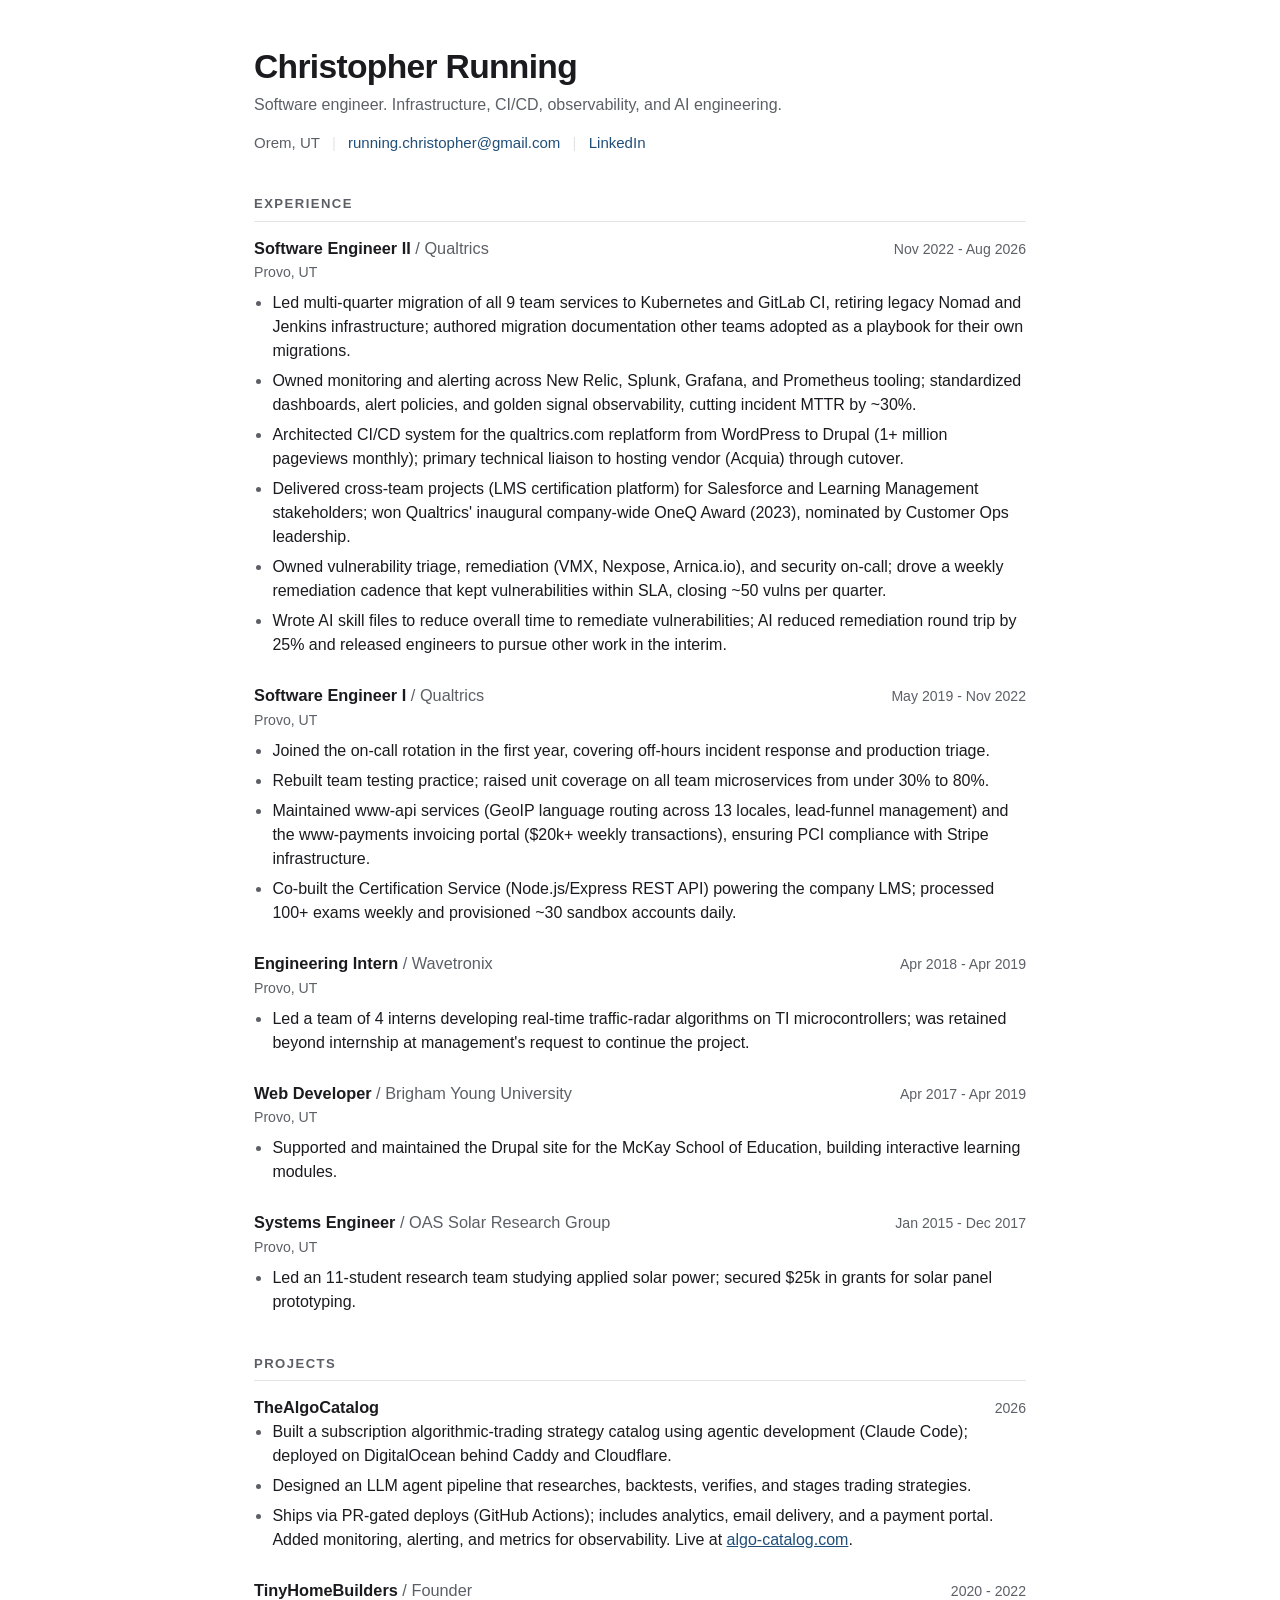
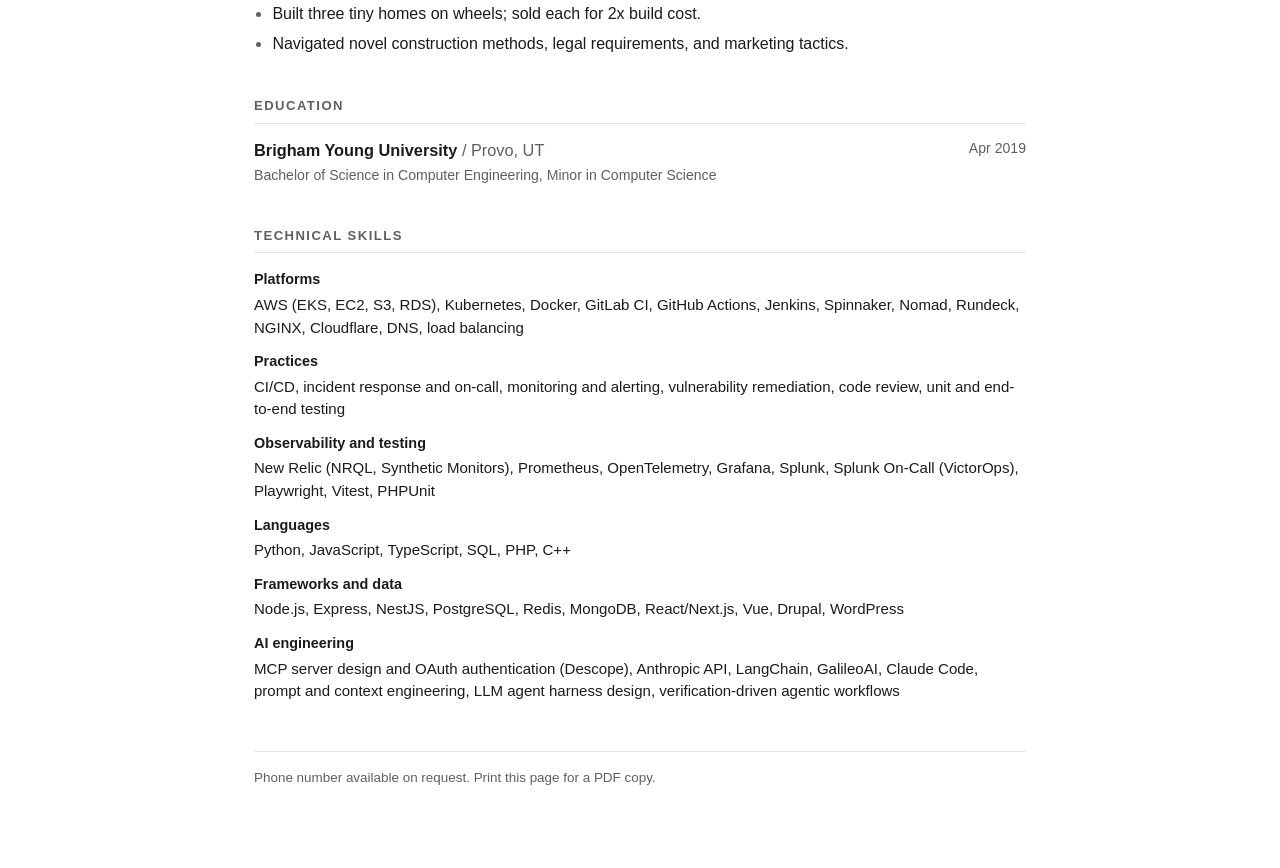
==== index.html @ c3f75f61 "Create index.html" ====
<!DOCTYPE html>
<html lang="en">
<head>
<meta charset="utf-8">
<meta name="viewport" content="width=device-width, initial-scale=1">
<title>Christopher Running - Software Engineer</title>
<meta name="description" content="Christopher Running, software engineer in Orem, UT. Kubernetes, CI/CD, observability, and AI engineering.">
<style>
  :root {
    --bg: #ffffff;
    --fg: #1b1b1f;
    --muted: #5c5f66;
    --rule: #e2e4e8;
    --accent: #1f4e79;
    --maxw: 820px;
  }
  @media (prefers-color-scheme: dark) {
    :root {
      --bg: #16181c;
      --fg: #e6e8ec;
      --muted: #9aa0aa;
      --rule: #2c3038;
      --accent: #7fb3e0;
    }
  }
  * { box-sizing: border-box; }
  html { -webkit-text-size-adjust: 100%; }
  body {
    margin: 0;
    background: var(--bg);
    color: var(--fg);
    font: 16px/1.5 -apple-system, BlinkMacSystemFont, "Segoe UI", Roboto, Helvetica, Arial, sans-serif;
  }
  .page {
    max-width: var(--maxw);
    margin: 0 auto;
    padding: 48px 24px 80px;
  }
  header { margin-bottom: 34px; }
  h1 {
    font-size: 2.1rem;
    line-height: 1.15;
    margin: 0 0 6px;
    letter-spacing: -0.02em;
  }
  .tagline {
    color: var(--muted);
    font-size: 1rem;
    margin: 0 0 12px;
  }
  .contact {
    font-size: 0.94rem;
    color: var(--muted);
  }
  .contact a { color: var(--accent); text-decoration: none; }
  .contact a:hover { text-decoration: underline; }
  .sep { padding: 0 8px; color: var(--rule); }

  h2 {
    font-size: 0.82rem;
    text-transform: uppercase;
    letter-spacing: 0.11em;
    color: var(--muted);
    font-weight: 600;
    margin: 40px 0 14px;
    padding-bottom: 7px;
    border-bottom: 1px solid var(--rule);
  }
  .job { margin-bottom: 26px; }
  .job-head {
    display: flex;
    justify-content: space-between;
    align-items: baseline;
    gap: 16px;
    flex-wrap: wrap;
  }
  .role { font-weight: 600; font-size: 1.02rem; margin: 0; }
  .org { font-weight: 400; color: var(--muted); }
  .dates {
    color: var(--muted);
    font-size: 0.88rem;
    white-space: nowrap;
    font-variant-numeric: tabular-nums;
  }
  .place {
    color: var(--muted);
    font-size: 0.88rem;
    margin: 2px 0 8px;
  }
  ul { margin: 0; padding-left: 1.15em; }
  li { margin-bottom: 6px; }
  li::marker { color: var(--muted); }

  .skills dt {
    font-weight: 600;
    font-size: 0.9rem;
    margin-top: 12px;
  }
  .skills dd {
    margin: 3px 0 0;
    color: var(--fg);
    font-size: 0.94rem;
  }
  .edu-line { display: flex; justify-content: space-between; gap: 16px; flex-wrap: wrap; }
  footer {
    margin-top: 48px;
    padding-top: 16px;
    border-top: 1px solid var(--rule);
    color: var(--muted);
    font-size: 0.84rem;
  }
  a { color: var(--accent); }

  @media (max-width: 560px) {
    .page { padding: 32px 18px 60px; }
    h1 { font-size: 1.7rem; }
    .dates { white-space: normal; }
  }

  @media print {
    :root { --bg: #fff; --fg: #000; --muted: #444; --rule: #bbb; --accent: #000; }
    body { font-size: 10.5pt; }
    .page { max-width: none; padding: 0; }
    h2 { margin: 18px 0 8px; }
    .job { margin-bottom: 14px; page-break-inside: avoid; }
    li { margin-bottom: 2px; }
    footer { display: none; }
    a { text-decoration: none; }
  }
</style>
</head>
<body>
<div class="page">

  <header>
    <h1>Christopher Running</h1>
    <p class="tagline">Software engineer. Infrastructure, CI/CD, observability, and AI engineering.</p>
    <p class="contact">
      Orem, UT
      <span class="sep">|</span>
      <a href="mailto:running.christopher@gmail.com">running.christopher@gmail.com</a>
      <span class="sep">|</span>
      <a href="https://linkedin.com/in/christopher-running" rel="noopener">LinkedIn</a>
    </p>
  </header>

  <section>
    <h2>Experience</h2>

    <div class="job">
      <div class="job-head">
        <p class="role">Software Engineer II <span class="org">/ Qualtrics</span></p>
        <span class="dates">Nov 2022 - Aug 2026</span>
      </div>
      <p class="place">Provo, UT</p>
      <ul>
        <li>Led multi-quarter migration of all 9 team services to Kubernetes and GitLab CI, retiring legacy Nomad and Jenkins infrastructure; authored migration documentation other teams adopted as a playbook for their own migrations.</li>
        <li>Owned monitoring and alerting across New Relic, Splunk, Grafana, and Prometheus tooling; standardized dashboards, alert policies, and golden signal observability, cutting incident MTTR by ~30%.</li>
        <li>Architected CI/CD system for the qualtrics.com replatform from WordPress to Drupal (1+ million pageviews monthly); primary technical liaison to hosting vendor (Acquia) through cutover.</li>
        <li>Delivered cross-team projects (LMS certification platform) for Salesforce and Learning Management stakeholders; won Qualtrics' inaugural company-wide OneQ Award (2023), nominated by Customer Ops leadership.</li>
        <li>Owned vulnerability triage, remediation (VMX, Nexpose, Arnica.io), and security on-call; drove a weekly remediation cadence that kept vulnerabilities within SLA, closing ~50 vulns per quarter.</li>
        <li>Wrote AI skill files to reduce overall time to remediate vulnerabilities; AI reduced remediation round trip by 25% and released engineers to pursue other work in the interim.</li>
      </ul>
    </div>

    <div class="job">
      <div class="job-head">
        <p class="role">Software Engineer I <span class="org">/ Qualtrics</span></p>
        <span class="dates">May 2019 - Nov 2022</span>
      </div>
      <p class="place">Provo, UT</p>
      <ul>
        <li>Joined the on-call rotation in the first year, covering off-hours incident response and production triage.</li>
        <li>Rebuilt team testing practice; raised unit coverage on all team microservices from under 30% to 80%.</li>
        <li>Maintained www-api services (GeoIP language routing across 13 locales, lead-funnel management) and the www-payments invoicing portal ($20k+ weekly transactions), ensuring PCI compliance with Stripe infrastructure.</li>
        <li>Co-built the Certification Service (Node.js/Express REST API) powering the company LMS; processed 100+ exams weekly and provisioned ~30 sandbox accounts daily.</li>
      </ul>
    </div>

    <div class="job">
      <div class="job-head">
        <p class="role">Engineering Intern <span class="org">/ Wavetronix</span></p>
        <span class="dates">Apr 2018 - Apr 2019</span>
      </div>
      <p class="place">Provo, UT</p>
      <ul>
        <li>Led a team of 4 interns developing real-time traffic-radar algorithms on TI microcontrollers; was retained beyond internship at management's request to continue the project.</li>
      </ul>
    </div>

    <div class="job">
      <div class="job-head">
        <p class="role">Web Developer <span class="org">/ Brigham Young University</span></p>
        <span class="dates">Apr 2017 - Apr 2019</span>
      </div>
      <p class="place">Provo, UT</p>
      <ul>
        <li>Supported and maintained the Drupal site for the McKay School of Education, building interactive learning modules.</li>
      </ul>
    </div>

    <div class="job">
      <div class="job-head">
        <p class="role">Systems Engineer <span class="org">/ OAS Solar Research Group</span></p>
        <span class="dates">Jan 2015 - Dec 2017</span>
      </div>
      <p class="place">Provo, UT</p>
      <ul>
        <li>Led an 11-student research team studying applied solar power; secured $25k in grants for solar panel prototyping.</li>
      </ul>
    </div>
  </section>

  <section>
    <h2>Projects</h2>

    <div class="job">
      <div class="job-head">
        <p class="role">TheAlgoCatalog</p>
        <span class="dates">2026</span>
      </div>
      <ul>
        <li>Built a subscription algorithmic-trading strategy catalog using agentic development (Claude Code); deployed on DigitalOcean behind Caddy and Cloudflare.</li>
        <li>Designed an LLM agent pipeline that researches, backtests, verifies, and stages trading strategies.</li>
        <li>Ships via PR-gated deploys (GitHub Actions); includes analytics, email delivery, and a payment portal. Added monitoring, alerting, and metrics for observability. Live at <a href="https://algo-catalog.com" rel="noopener">algo-catalog.com</a>.</li>
      </ul>
    </div>

    <div class="job">
      <div class="job-head">
        <p class="role">TinyHomeBuilders <span class="org">/ Founder</span></p>
        <span class="dates">2020 - 2022</span>
      </div>
      <ul>
        <li>Built three tiny homes on wheels; sold each for 2x build cost.</li>
        <li>Navigated novel construction methods, legal requirements, and marketing tactics.</li>
      </ul>
    </div>
  </section>

  <section>
    <h2>Education</h2>
    <div class="job">
      <div class="edu-line">
        <p class="role">Brigham Young University <span class="org">/ Provo, UT</span></p>
        <span class="dates">Apr 2019</span>
      </div>
      <p class="place">Bachelor of Science in Computer Engineering, Minor in Computer Science</p>
    </div>
  </section>

  <section>
    <h2>Technical Skills</h2>
    <dl class="skills">
      <dt>Platforms</dt>
      <dd>AWS (EKS, EC2, S3, RDS), Kubernetes, Docker, GitLab CI, GitHub Actions, Jenkins, Spinnaker, Nomad, Rundeck, NGINX, Cloudflare, DNS, load balancing</dd>

      <dt>Practices</dt>
      <dd>CI/CD, incident response and on-call, monitoring and alerting, vulnerability remediation, code review, unit and end-to-end testing</dd>

      <dt>Observability and testing</dt>
      <dd>New Relic (NRQL, Synthetic Monitors), Prometheus, OpenTelemetry, Grafana, Splunk, Splunk On-Call (VictorOps), Playwright, Vitest, PHPUnit</dd>

      <dt>Languages</dt>
      <dd>Python, JavaScript, TypeScript, SQL, PHP, C++</dd>

      <dt>Frameworks and data</dt>
      <dd>Node.js, Express, NestJS, PostgreSQL, Redis, MongoDB, React/Next.js, Vue, Drupal, WordPress</dd>

      <dt>AI engineering</dt>
      <dd>MCP server design and OAuth authentication (Descope), Anthropic API, LangChain, GalileoAI, Claude Code, prompt and context engineering, LLM agent harness design, verification-driven agentic workflows</dd>
    </dl>
  </section>

  <footer>
    Phone number available on request. Print this page for a PDF copy.
  </footer>

</div>
</body>
</html>
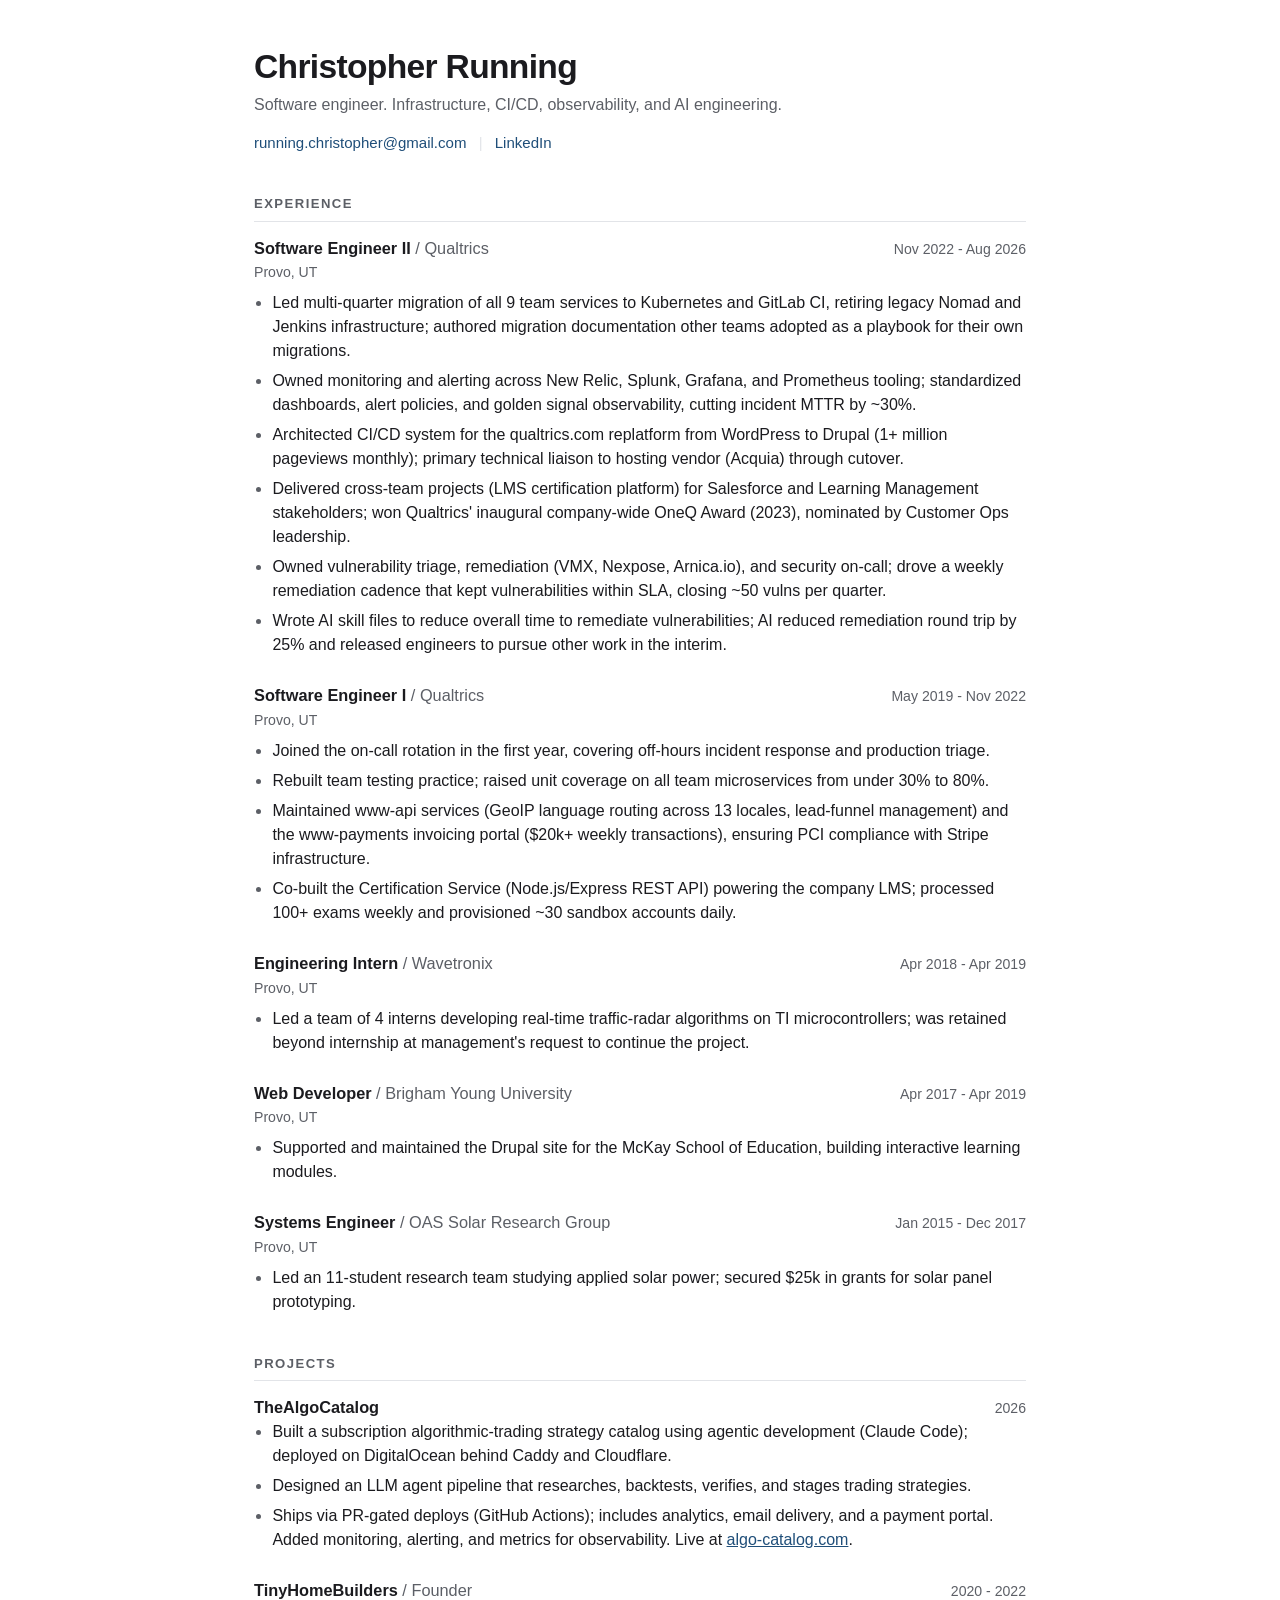
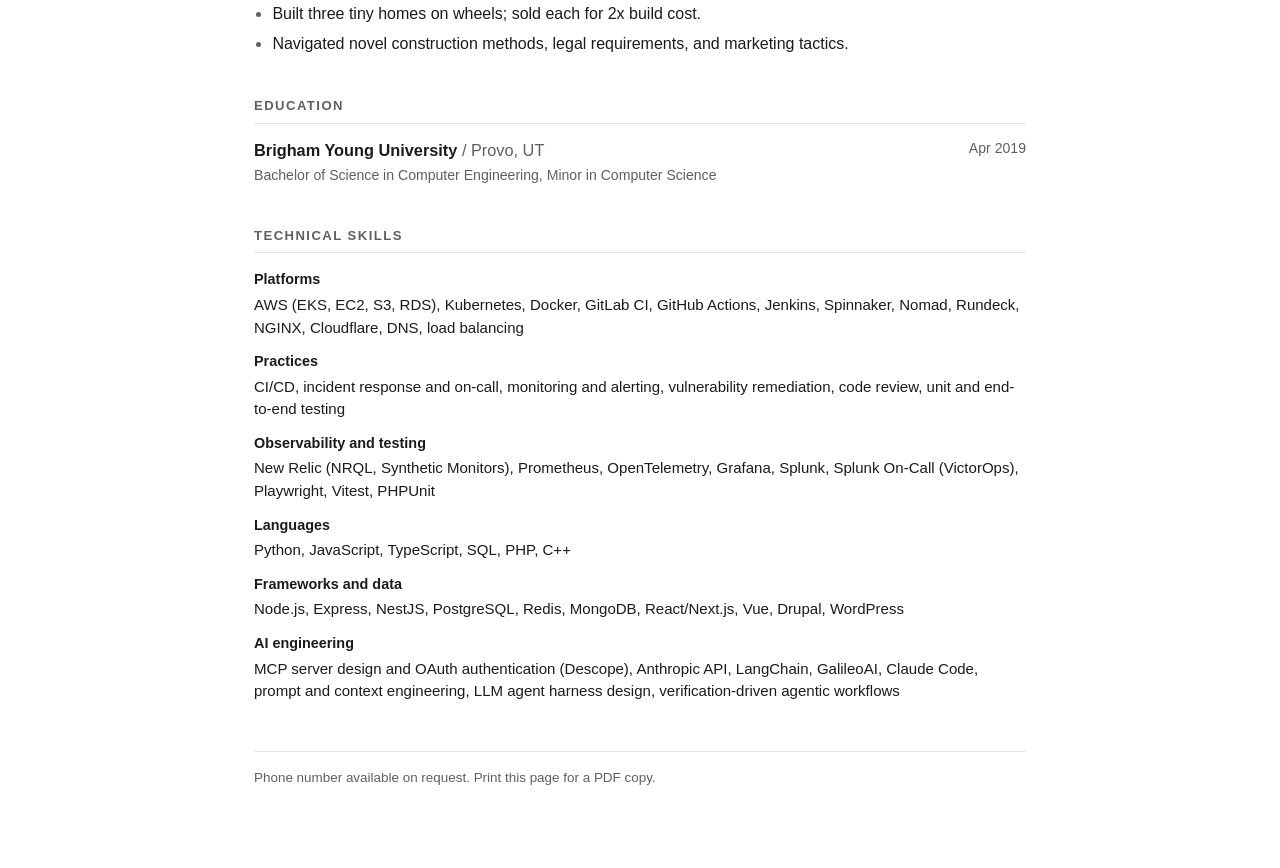
==== commit 81825319: "Remove city and state from contact line" ====
--- a/index.html
+++ b/index.html
@@ -4,7 +4,7 @@
 <meta charset="utf-8">
 <meta name="viewport" content="width=device-width, initial-scale=1">
 <title>Christopher Running - Software Engineer</title>
-<meta name="description" content="Christopher Running, software engineer in Orem, UT. Kubernetes, CI/CD, observability, and AI engineering.">
+<meta name="description" content="Christopher Running, software engineer. Kubernetes, CI/CD, observability, and AI engineering.">
 <style>
   :root {
     --bg: #ffffff;
@@ -136,8 +136,6 @@
     <h1>Christopher Running</h1>
     <p class="tagline">Software engineer. Infrastructure, CI/CD, observability, and AI engineering.</p>
     <p class="contact">
-      Orem, UT
-      <span class="sep">|</span>
       <a href="mailto:running.christopher@gmail.com">running.christopher@gmail.com</a>
       <span class="sep">|</span>
       <a href="https://linkedin.com/in/christopher-running" rel="noopener">LinkedIn</a>
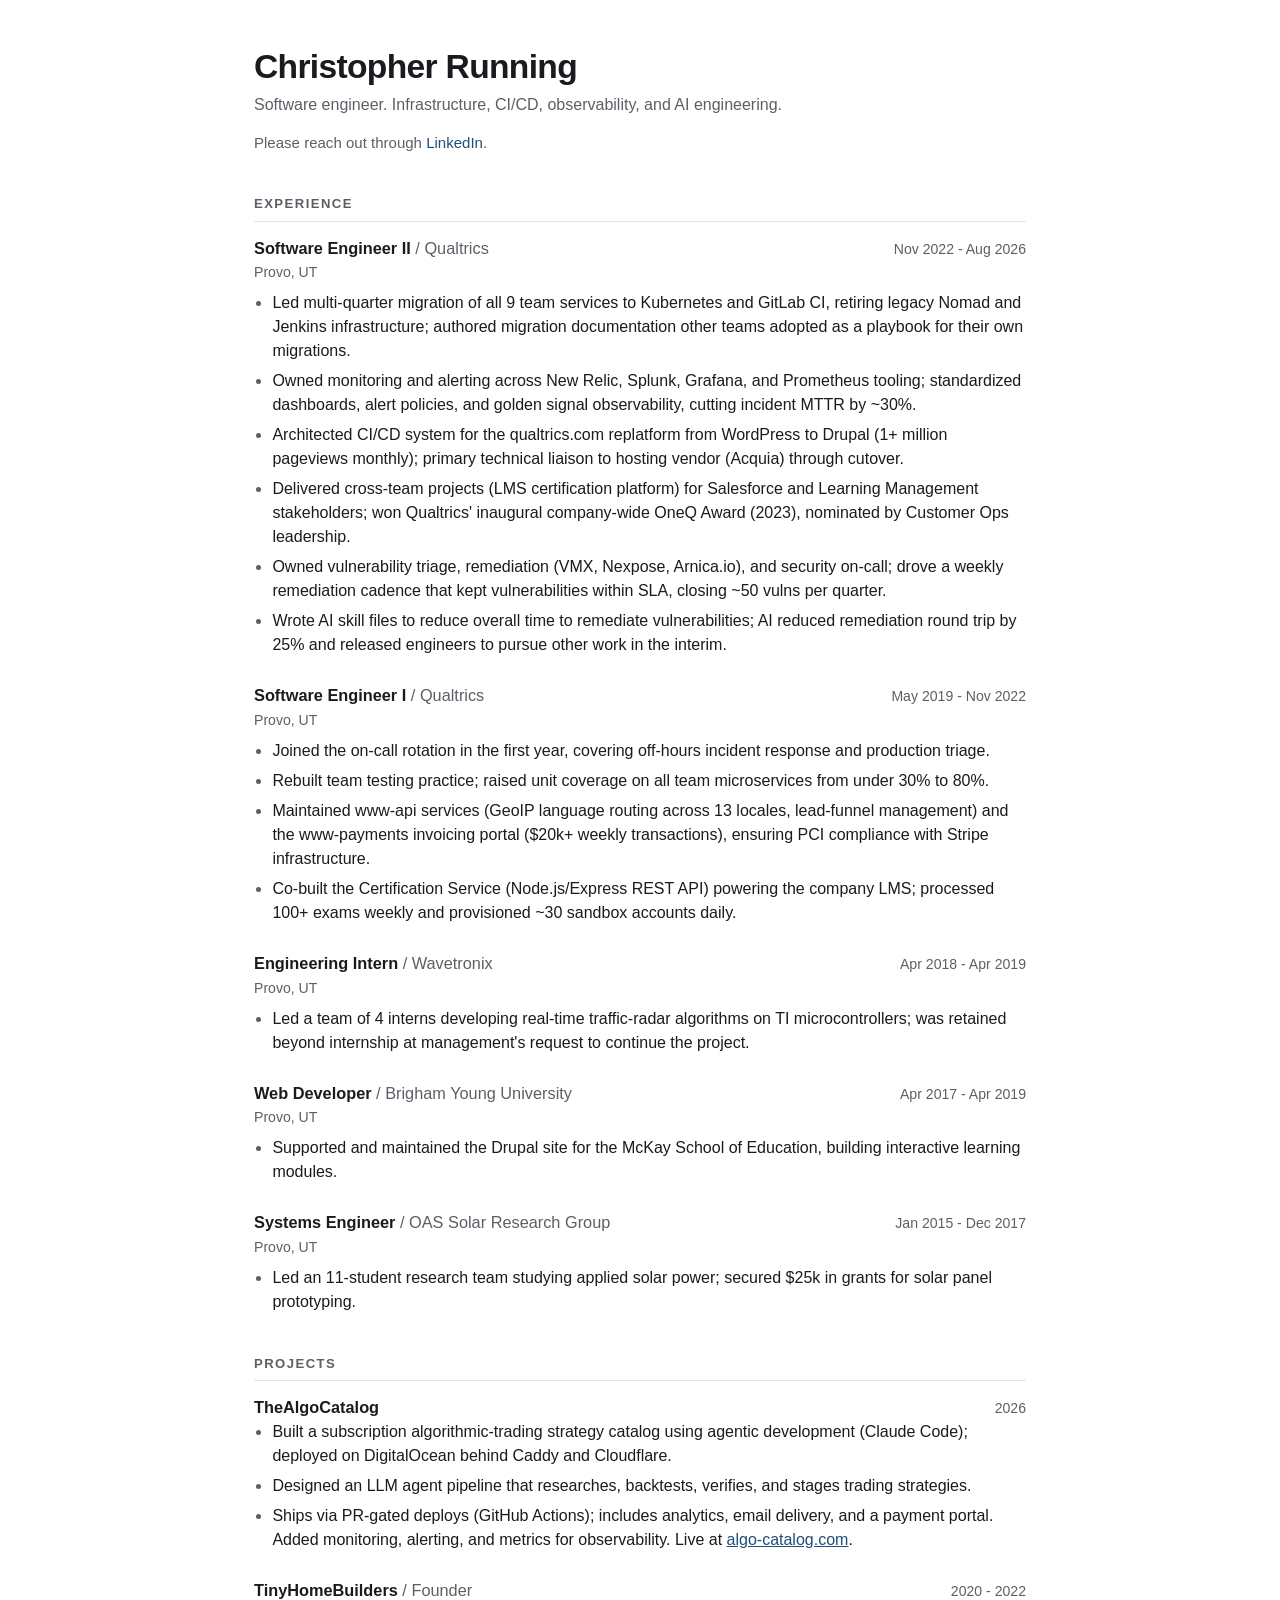
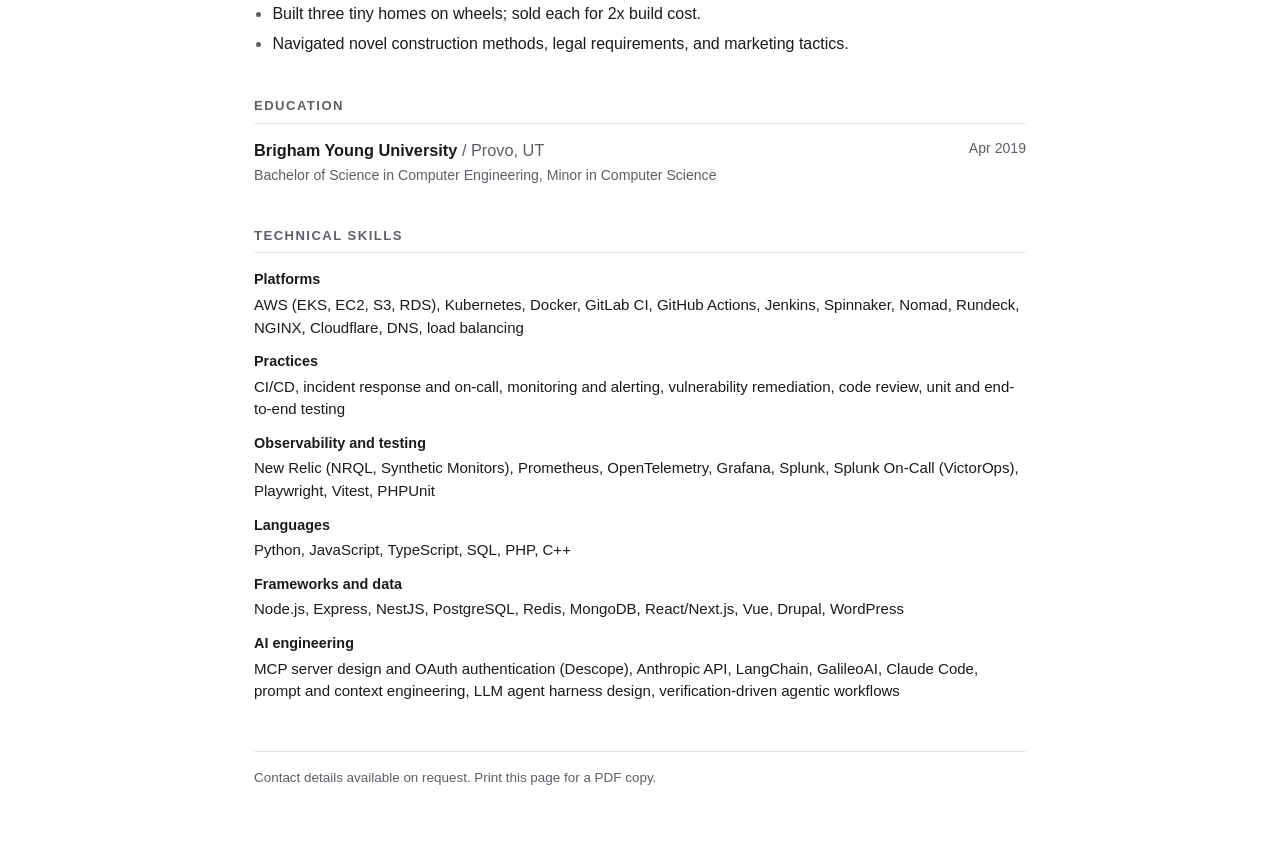
==== commit 23fe33a2: "Route contact through LinkedIn only" ====
--- a/index.html
+++ b/index.html
@@ -136,9 +136,8 @@
     <h1>Christopher Running</h1>
     <p class="tagline">Software engineer. Infrastructure, CI/CD, observability, and AI engineering.</p>
     <p class="contact">
-      <a href="mailto:running.christopher@gmail.com">running.christopher@gmail.com</a>
-      <span class="sep">|</span>
-      <a href="https://linkedin.com/in/christopher-running" rel="noopener">LinkedIn</a>
+      Please reach out through
+      <a href="https://linkedin.com/in/christopher-running" rel="noopener">LinkedIn</a>.
     </p>
   </header>
 
@@ -271,7 +270,7 @@
   </section>
 
   <footer>
-    Phone number available on request. Print this page for a PDF copy.
+    Contact details available on request. Print this page for a PDF copy.
   </footer>
 
 </div>
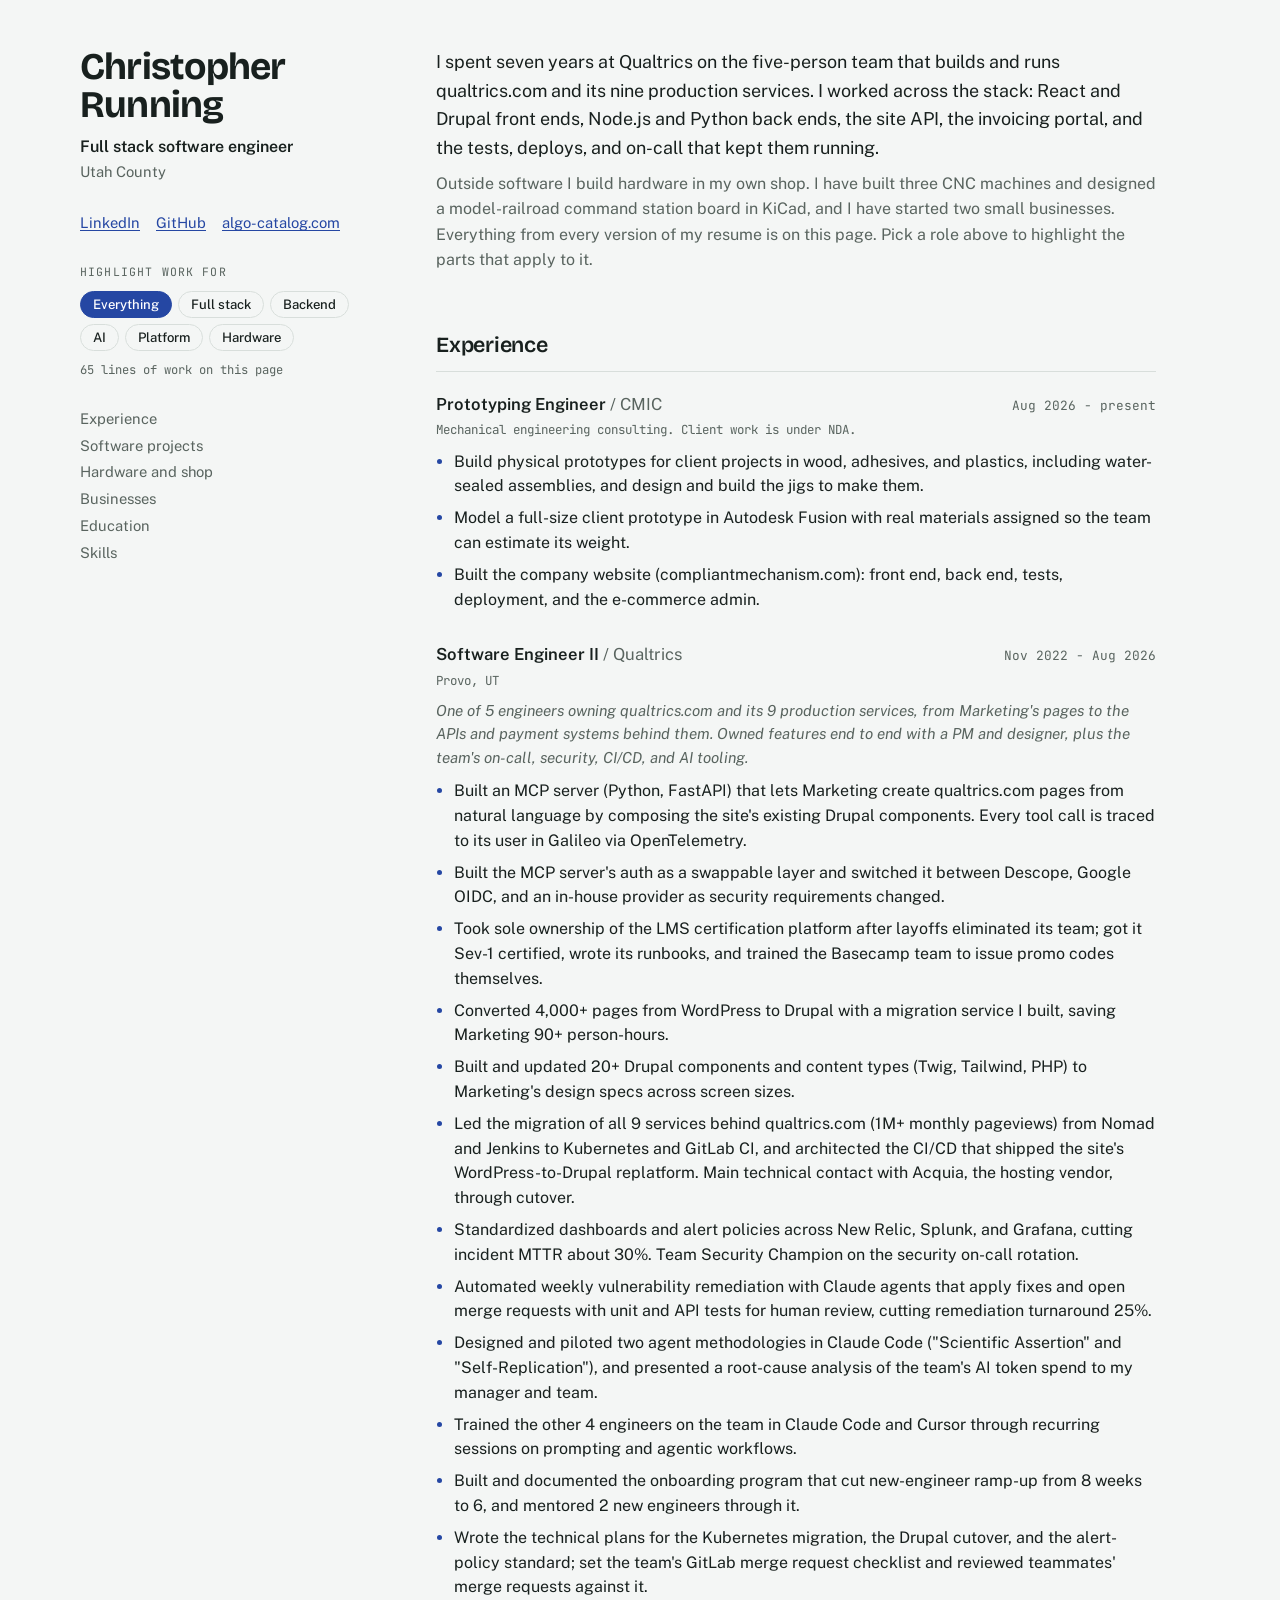
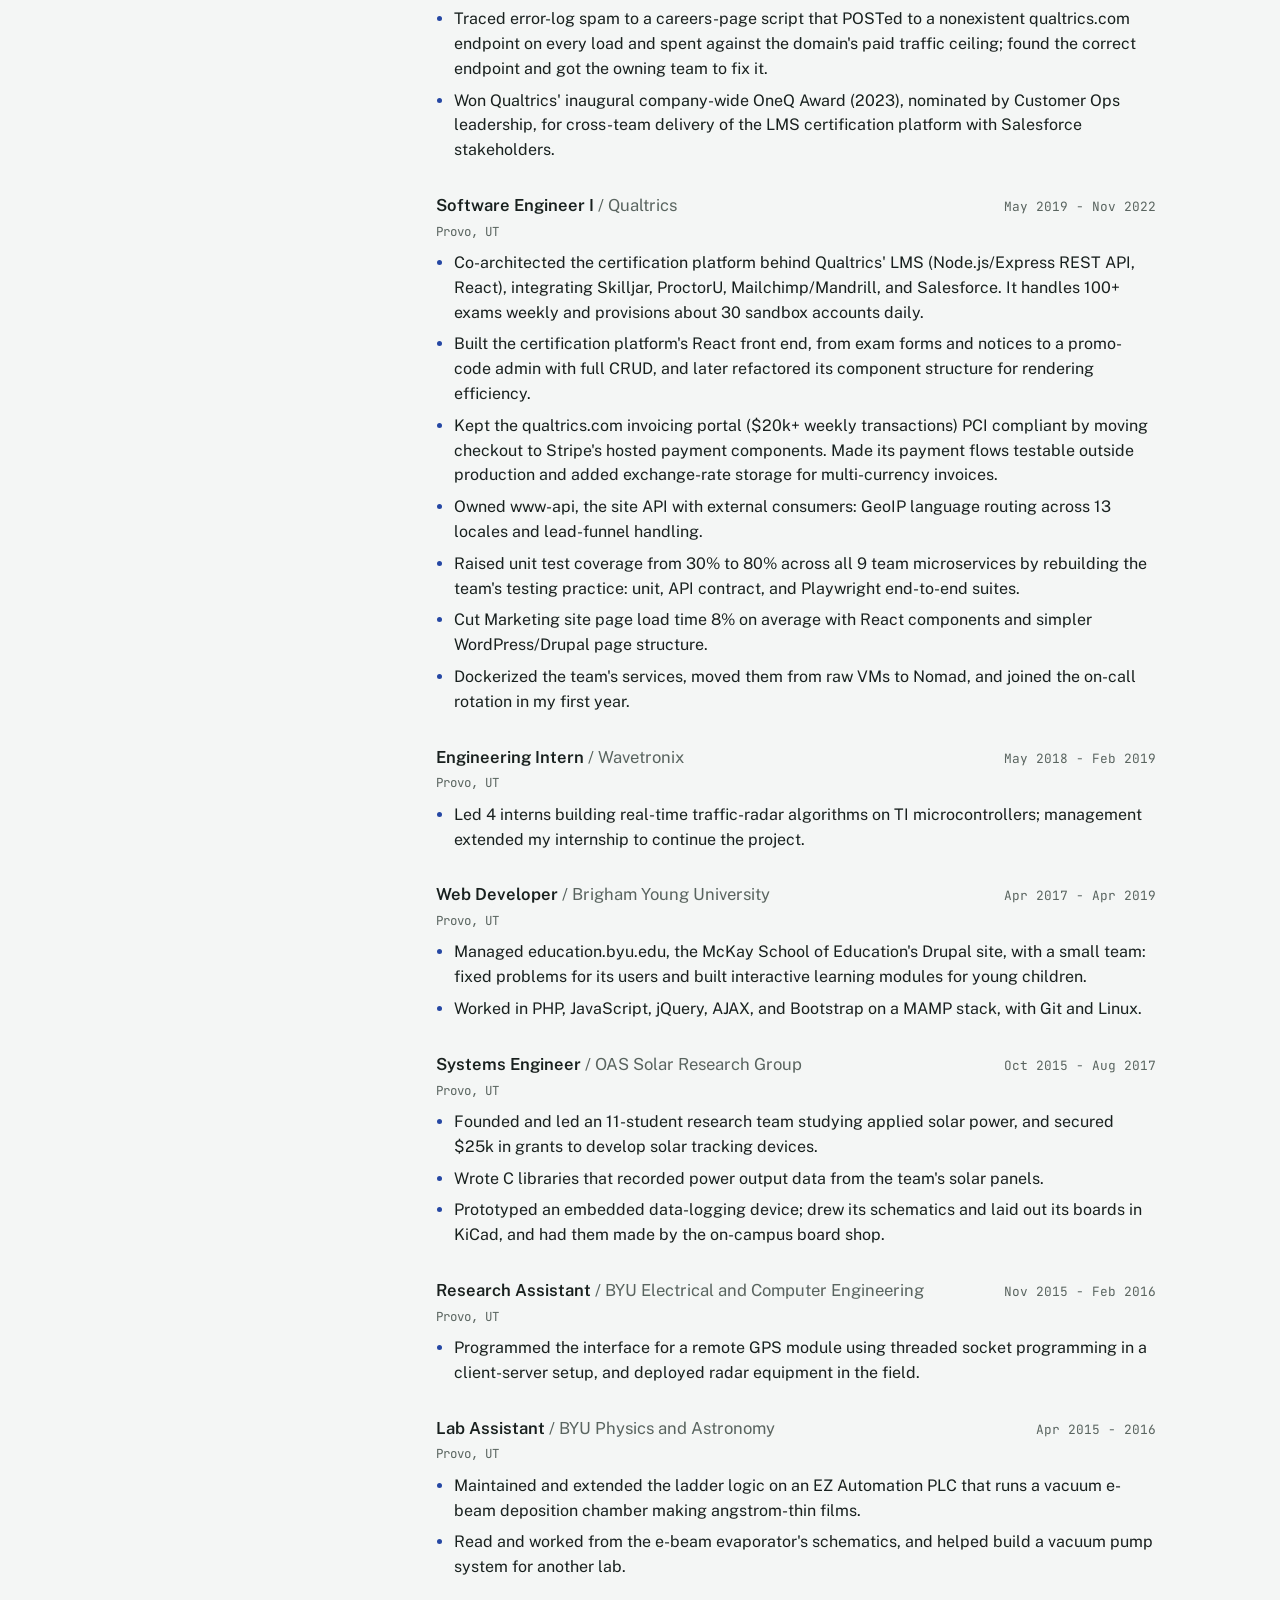
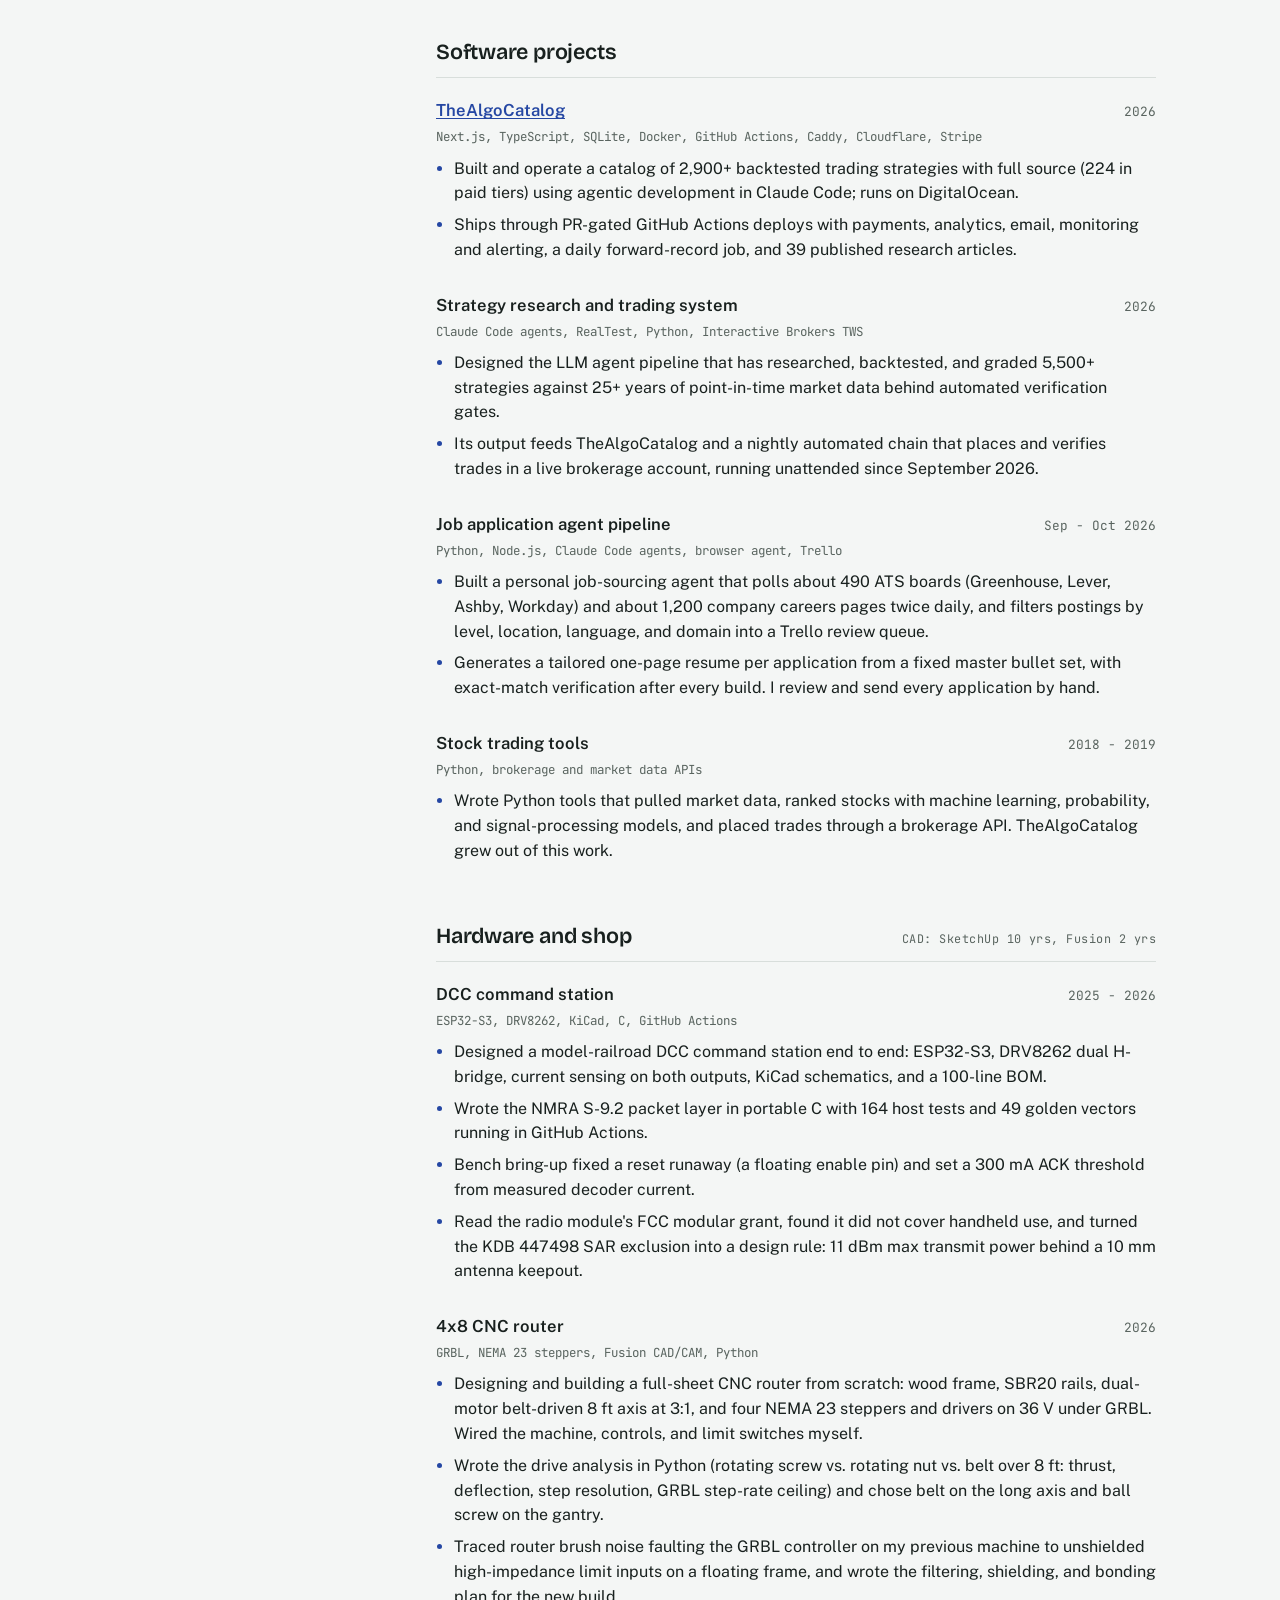
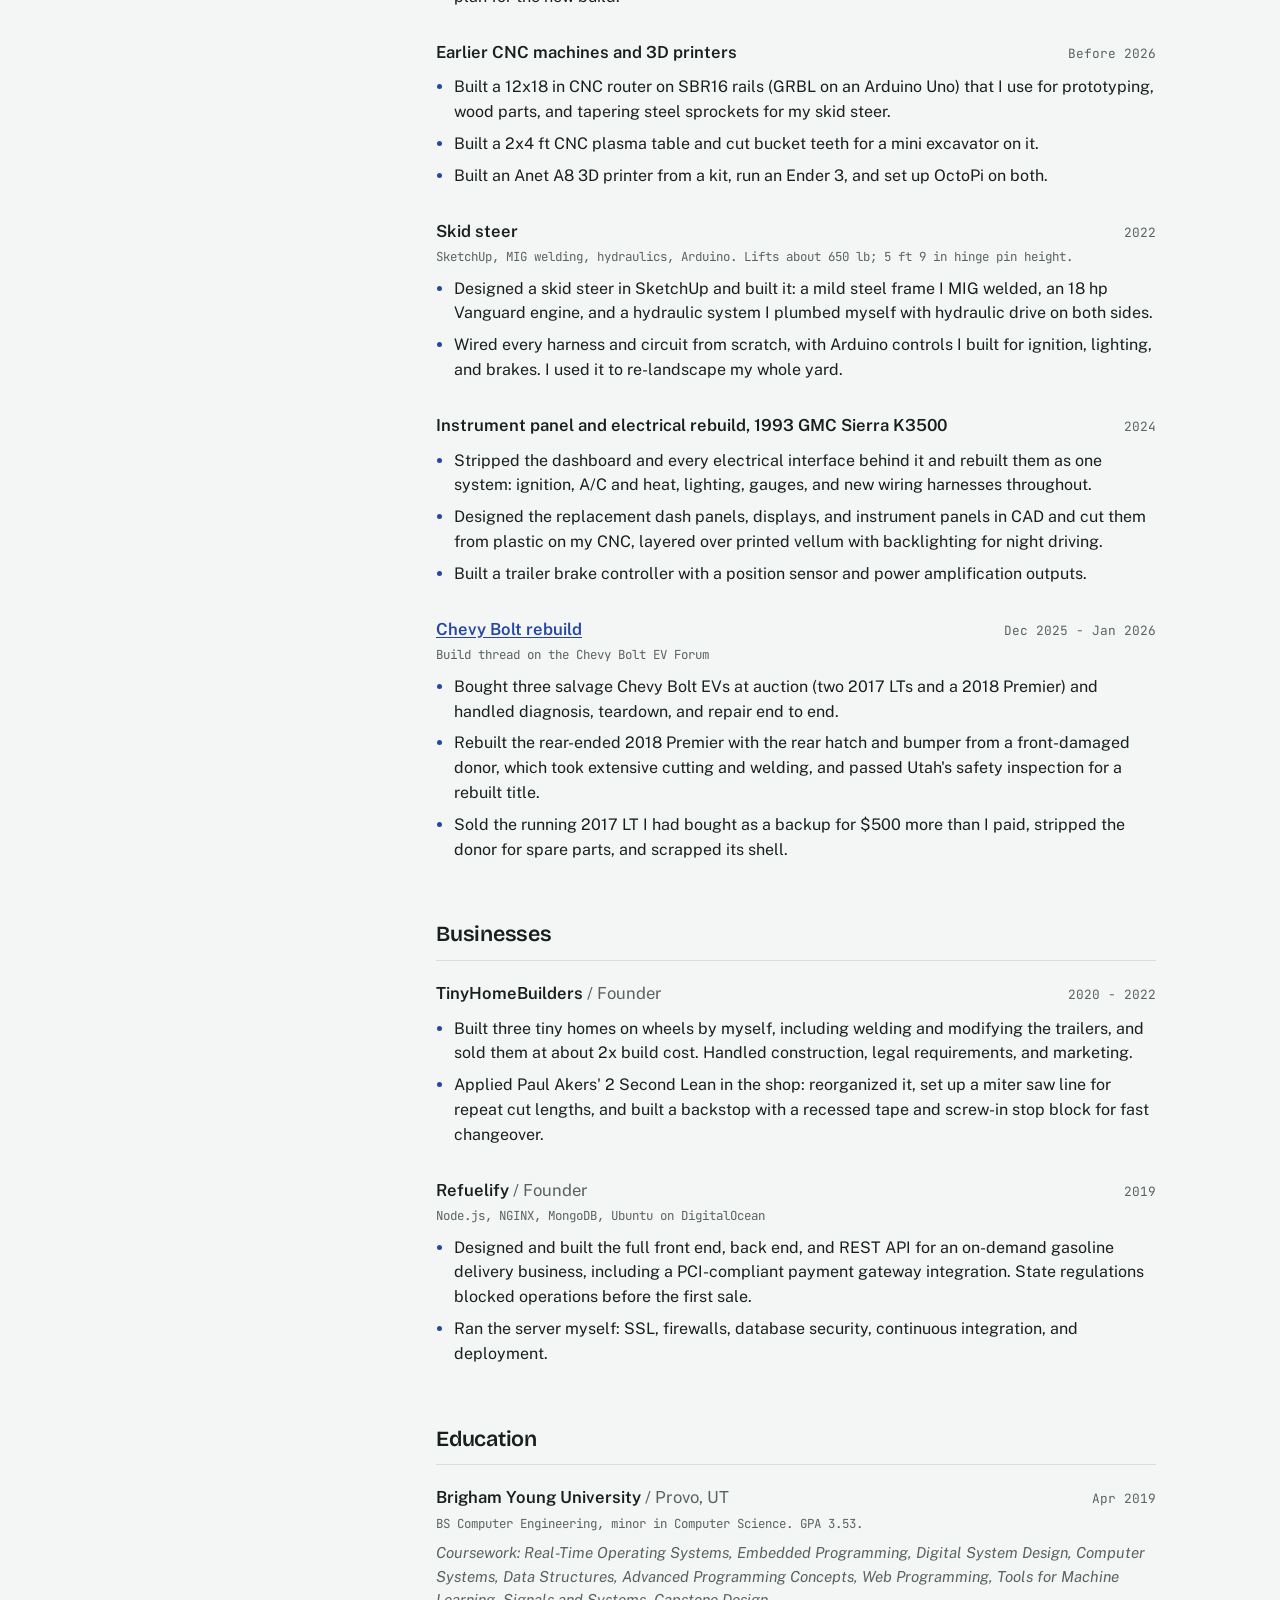
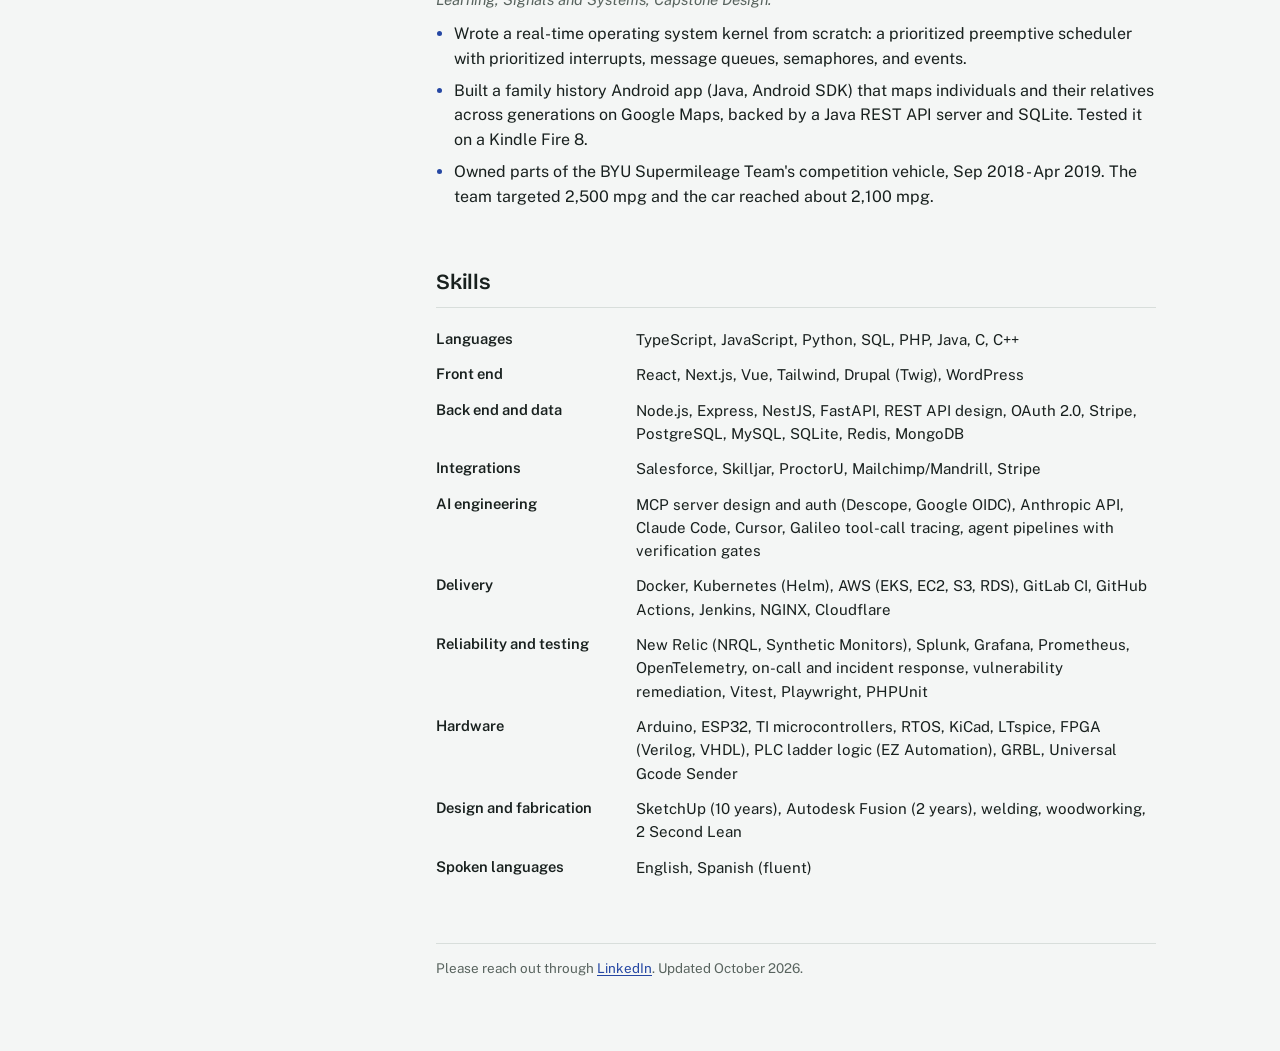
==== commit 5e6db0b6: "Rebuild site as a complete resume with role filters Every job, project, and skill from all resume ve" ====
--- a/index.html
+++ b/index.html
@@ -2,277 +2,599 @@
 <html lang="en">
 <head>
 <meta charset="utf-8">
-<meta name="viewport" content="width=device-width, initial-scale=1">
-<title>Christopher Running - Software Engineer</title>
-<meta name="description" content="Christopher Running, software engineer. Kubernetes, CI/CD, observability, and AI engineering.">
+<meta name="viewport" content="width=device-width, initial-scale=1, viewport-fit=cover">
+<title>Christopher Running</title>
+<meta name="description" content="Christopher Running, full stack software engineer in Utah. Seven years at Qualtrics on qualtrics.com, plus software and hardware projects.">
+<link rel="preconnect" href="https://fonts.googleapis.com">
+<link rel="preconnect" href="https://fonts.gstatic.com" crossorigin>
+<link rel="stylesheet" href="https://fonts.googleapis.com/css2?family=Bricolage+Grotesque:opsz,wght@12..96,600;12..96,700&family=Public+Sans:ital,wght@0,400;0,600;1,400&family=JetBrains+Mono:wght@400;500&display=swap">
 <style>
-  :root {
-    --bg: #ffffff;
-    --fg: #1b1b1f;
-    --muted: #5c5f66;
-    --rule: #e2e4e8;
-    --accent: #1f4e79;
-    --maxw: 820px;
+html { -webkit-text-size-adjust: 100%; }
+body { margin: 0; }
+img { max-width: 100%; }
+[hidden] { display: none !important; }
+/* Layout: sticky left rail (identity + lens filter + section nav), one reading column on the right; stacks to one column on phones. */
+:root {
+  --paper: #f4f6f5;
+  --sheet: #ffffff;
+  --ink: #18201e;
+  --muted: #59645f;
+  --rule: #d8dedb;
+  --accent: #2547a3;
+  --accent-soft: #e4e9f6;
+  --font-display: "Bricolage Grotesque", "Segoe UI", system-ui, sans-serif;
+  --font-body: "Public Sans", "Segoe UI", system-ui, -apple-system, sans-serif;
+  --font-mono: "JetBrains Mono", ui-monospace, "Cascadia Mono", Consolas, monospace;
+}
+@media (prefers-color-scheme: dark) {
+  :root:not([data-theme="light"]) {
+    --paper: #111514; --sheet: #171c1b; --ink: #e3e8e6; --muted: #98a39f;
+    --rule: #2a3230; --accent: #93abf0; --accent-soft: #1d2643; color-scheme: dark;
   }
-  @media (prefers-color-scheme: dark) {
-    :root {
-      --bg: #16181c;
-      --fg: #e6e8ec;
-      --muted: #9aa0aa;
-      --rule: #2c3038;
-      --accent: #7fb3e0;
-    }
-  }
-  * { box-sizing: border-box; }
-  html { -webkit-text-size-adjust: 100%; }
-  body {
-    margin: 0;
-    background: var(--bg);
-    color: var(--fg);
-    font: 16px/1.5 -apple-system, BlinkMacSystemFont, "Segoe UI", Roboto, Helvetica, Arial, sans-serif;
-  }
-  .page {
-    max-width: var(--maxw);
-    margin: 0 auto;
-    padding: 48px 24px 80px;
-  }
-  header { margin-bottom: 34px; }
-  h1 {
-    font-size: 2.1rem;
-    line-height: 1.15;
-    margin: 0 0 6px;
-    letter-spacing: -0.02em;
-  }
-  .tagline {
-    color: var(--muted);
-    font-size: 1rem;
-    margin: 0 0 12px;
-  }
-  .contact {
-    font-size: 0.94rem;
-    color: var(--muted);
-  }
-  .contact a { color: var(--accent); text-decoration: none; }
-  .contact a:hover { text-decoration: underline; }
-  .sep { padding: 0 8px; color: var(--rule); }
-
-  h2 {
-    font-size: 0.82rem;
-    text-transform: uppercase;
-    letter-spacing: 0.11em;
-    color: var(--muted);
-    font-weight: 600;
-    margin: 40px 0 14px;
-    padding-bottom: 7px;
-    border-bottom: 1px solid var(--rule);
-  }
-  .job { margin-bottom: 26px; }
-  .job-head {
-    display: flex;
-    justify-content: space-between;
-    align-items: baseline;
-    gap: 16px;
-    flex-wrap: wrap;
-  }
-  .role { font-weight: 600; font-size: 1.02rem; margin: 0; }
-  .org { font-weight: 400; color: var(--muted); }
-  .dates {
-    color: var(--muted);
-    font-size: 0.88rem;
-    white-space: nowrap;
-    font-variant-numeric: tabular-nums;
-  }
-  .place {
-    color: var(--muted);
-    font-size: 0.88rem;
-    margin: 2px 0 8px;
-  }
-  ul { margin: 0; padding-left: 1.15em; }
-  li { margin-bottom: 6px; }
-  li::marker { color: var(--muted); }
-
-  .skills dt {
-    font-weight: 600;
-    font-size: 0.9rem;
-    margin-top: 12px;
-  }
-  .skills dd {
-    margin: 3px 0 0;
-    color: var(--fg);
-    font-size: 0.94rem;
-  }
-  .edu-line { display: flex; justify-content: space-between; gap: 16px; flex-wrap: wrap; }
-  footer {
-    margin-top: 48px;
-    padding-top: 16px;
-    border-top: 1px solid var(--rule);
-    color: var(--muted);
-    font-size: 0.84rem;
-  }
-  a { color: var(--accent); }
-
-  @media (max-width: 560px) {
-    .page { padding: 32px 18px 60px; }
-    h1 { font-size: 1.7rem; }
-    .dates { white-space: normal; }
-  }
-
-  @media print {
-    :root { --bg: #fff; --fg: #000; --muted: #444; --rule: #bbb; --accent: #000; }
-    body { font-size: 10.5pt; }
-    .page { max-width: none; padding: 0; }
-    h2 { margin: 18px 0 8px; }
-    .job { margin-bottom: 14px; page-break-inside: avoid; }
-    li { margin-bottom: 2px; }
-    footer { display: none; }
-    a { text-decoration: none; }
-  }
+}
+:root[data-theme="dark"] {
+  --paper: #111514; --sheet: #171c1b; --ink: #e3e8e6; --muted: #98a39f;
+  --rule: #2a3230; --accent: #93abf0; --accent-soft: #1d2643; color-scheme: dark;
+}
+
+* { box-sizing: border-box; }
+body {
+  background: var(--paper);
+  color: var(--ink);
+  font: 16px/1.55 var(--font-body);
+  padding-inline: 16px;
+}
+a { color: var(--accent); text-underline-offset: 2px; }
+a:focus-visible, button:focus-visible { outline: 2px solid var(--accent); outline-offset: 2px; border-radius: 3px; }
+
+.wrap {
+  max-width: 1120px;
+  margin: 0 auto;
+  padding-block: 48px 72px;
+  display: grid;
+  grid-template-columns: 300px minmax(0, 1fr);
+  gap: 56px;
+}
+
+/* Rail */
+.rail { position: sticky; top: calc(env(safe-area-inset-top, 0px) + 32px); align-self: start; display: grid; gap: 28px; }
+.name {
+  font-family: var(--font-display);
+  font-weight: 700;
+  font-size: 2.35rem;
+  line-height: 1.02;
+  letter-spacing: -0.02em;
+  margin: 0;
+  text-wrap: balance;
+}
+.role { margin: 10px 0 0; font-weight: 600; }
+.loc { margin: 2px 0 0; color: var(--muted); font-size: 0.92rem; }
+.links { display: flex; flex-wrap: wrap; gap: 6px 16px; font-size: 0.92rem; margin: 0; padding: 0; list-style: none; }
+
+.label {
+  font-family: var(--font-mono);
+  font-size: 0.72rem;
+  letter-spacing: 0.1em;
+  text-transform: uppercase;
+  color: var(--muted);
+  margin: 0 0 10px;
+}
+.lens-chips { display: flex; flex-wrap: wrap; gap: 6px; }
+.chip {
+  font: 500 0.82rem var(--font-body);
+  color: var(--ink);
+  background: transparent;
+  border: 1px solid var(--rule);
+  border-radius: 999px;
+  padding: 5px 12px;
+  cursor: pointer;
+}
+.chip:hover { border-color: var(--accent); }
+.chip[aria-pressed="true"] { background: var(--accent); border-color: var(--accent); color: var(--sheet); }
+.lens-count { margin: 10px 0 0; font-family: var(--font-mono); font-size: 0.76rem; color: var(--muted); font-variant-numeric: tabular-nums; }
+
+.toc { list-style: none; margin: 0; padding: 0; display: grid; gap: 4px; font-size: 0.92rem; }
+.toc a { color: var(--muted); text-decoration: none; }
+.toc a:hover { color: var(--accent); }
+
+/* Main column */
+main { min-width: 0; max-width: 720px; }
+.intro { font-size: 1.12rem; line-height: 1.6; margin: 0 0 8px; }
+.intro + .intro { font-size: 1rem; color: var(--muted); }
+
+section { margin-top: 56px; }
+section > h2 {
+  font-family: var(--font-display);
+  font-weight: 600;
+  font-size: 1.35rem;
+  letter-spacing: -0.01em;
+  margin: 0 0 20px;
+  padding-bottom: 8px;
+  border-bottom: 1px solid var(--rule);
+  display: flex;
+  justify-content: space-between;
+  align-items: baseline;
+  gap: 12px;
+}
+section > h2 small { font: 400 0.74rem var(--font-mono); color: var(--muted); letter-spacing: 0.04em; }
+
+.entries { display: grid; gap: 30px; }
+.entry { transition: opacity 0.2s; }
+.entry-head { display: flex; justify-content: space-between; align-items: baseline; gap: 4px 16px; flex-wrap: wrap; }
+.entry h3 { font-size: 1.04rem; font-weight: 600; margin: 0; text-wrap: balance; }
+.entry h3 .org { font-weight: 400; color: var(--muted); }
+.dates { font-family: var(--font-mono); font-size: 0.8rem; color: var(--muted); white-space: nowrap; font-variant-numeric: tabular-nums; }
+.meta { margin: 3px 0 0; font-family: var(--font-mono); font-size: 0.78rem; color: var(--muted); }
+.scope { margin: 8px 0 0; font-style: italic; color: var(--muted); font-size: 0.95rem; }
+.entry ul { margin: 10px 0 0; padding-left: 1.1em; display: grid; gap: 7px; }
+.entry li { transition: opacity 0.2s; }
+.entry li::marker { color: var(--accent); }
+.entry li.hit { background: var(--accent-soft); box-shadow: -1.1em 0 0 var(--accent-soft), 6px 0 0 var(--accent-soft); border-radius: 2px; }
+
+.dim { opacity: 0.32; }
+
+.subhead { font-family: var(--font-mono); font-size: 0.74rem; letter-spacing: 0.08em; text-transform: uppercase; color: var(--muted); margin: 36px 0 16px; }
+
+.skills { display: grid; grid-template-columns: 180px minmax(0, 1fr); gap: 12px 20px; margin: 0; }
+.skills dt { font-weight: 600; font-size: 0.92rem; transition: opacity 0.2s; }
+.skills dd { margin: 0; font-size: 0.94rem; transition: opacity 0.2s; }
+
+footer { margin-top: 64px; padding-top: 14px; border-top: 1px solid var(--rule); color: var(--muted); font-size: 0.84rem; }
+
+@media (max-width: 880px) {
+  .wrap { grid-template-columns: minmax(0, 1fr); gap: 32px; padding-block: 28px 56px; }
+  .rail { position: static; gap: 20px; }
+  .toc { display: none; }
+  .name { font-size: 2rem; }
+}
+@media (max-width: 520px) {
+  .skills { grid-template-columns: minmax(0, 1fr); gap: 2px; }
+  .skills dd { margin-bottom: 10px; }
+  .dates { white-space: normal; }
+}
+@media (prefers-reduced-motion: reduce) { .entry, .entry li, .skills dt, .skills dd { transition: none; } }
+@media print {
+  body { background: #fff; color: #000; padding: 0; font-size: 10pt; }
+  .wrap { display: block; padding: 0; }
+  .rail { position: static; }
+  .lens, .toc, footer { display: none; }
+  .dim { opacity: 1; }
+  .entry li.hit { background: none; box-shadow: none; }
+  section { margin-top: 18px; }
+  .entry { break-inside: avoid; }
+}
 </style>
 </head>
 <body>
-<div class="page">
-
-  <header>
-    <h1>Christopher Running</h1>
-    <p class="tagline">Software engineer. Infrastructure, CI/CD, observability, and AI engineering.</p>
-    <p class="contact">
-      Please reach out through
-      <a href="https://linkedin.com/in/christopher-running" rel="noopener">LinkedIn</a>.
-    </p>
-  </header>
-
-  <section>
-    <h2>Experience</h2>
-
-    <div class="job">
-      <div class="job-head">
-        <p class="role">Software Engineer II <span class="org">/ Qualtrics</span></p>
-        <span class="dates">Nov 2022 - Aug 2026</span>
+
+<div class="wrap">
+  <aside class="rail">
+    <div>
+      <h1 class="name">Christopher Running</h1>
+      <p class="role">Full stack software engineer</p>
+      <p class="loc">Utah County</p>
+    </div>
+    <ul class="links">
+      <li><a href="https://linkedin.com/in/christopher-running" rel="noopener">LinkedIn</a></li>
+      <li><a href="https://github.com/runningc1" rel="noopener">GitHub</a></li>
+      <li><a href="https://algo-catalog.com" rel="noopener">algo-catalog.com</a></li>
+    </ul>
+    <div class="lens">
+      <p class="label" id="lens-label">Highlight work for</p>
+      <div class="lens-chips" role="group" aria-labelledby="lens-label">
+        <button class="chip" id="lens-all" data-lens="all" aria-pressed="true">Everything</button>
+        <button class="chip" id="lens-fullstack" data-lens="fullstack" aria-pressed="false">Full stack</button>
+        <button class="chip" id="lens-backend" data-lens="backend" aria-pressed="false">Backend</button>
+        <button class="chip" id="lens-ai" data-lens="ai" aria-pressed="false">AI</button>
+        <button class="chip" id="lens-platform" data-lens="platform" aria-pressed="false">Platform</button>
+        <button class="chip" id="lens-hardware" data-lens="hardware" aria-pressed="false">Hardware</button>
       </div>
-      <p class="place">Provo, UT</p>
-      <ul>
-        <li>Led multi-quarter migration of all 9 team services to Kubernetes and GitLab CI, retiring legacy Nomad and Jenkins infrastructure; authored migration documentation other teams adopted as a playbook for their own migrations.</li>
-        <li>Owned monitoring and alerting across New Relic, Splunk, Grafana, and Prometheus tooling; standardized dashboards, alert policies, and golden signal observability, cutting incident MTTR by ~30%.</li>
-        <li>Architected CI/CD system for the qualtrics.com replatform from WordPress to Drupal (1+ million pageviews monthly); primary technical liaison to hosting vendor (Acquia) through cutover.</li>
-        <li>Delivered cross-team projects (LMS certification platform) for Salesforce and Learning Management stakeholders; won Qualtrics' inaugural company-wide OneQ Award (2023), nominated by Customer Ops leadership.</li>
-        <li>Owned vulnerability triage, remediation (VMX, Nexpose, Arnica.io), and security on-call; drove a weekly remediation cadence that kept vulnerabilities within SLA, closing ~50 vulns per quarter.</li>
-        <li>Wrote AI skill files to reduce overall time to remediate vulnerabilities; AI reduced remediation round trip by 25% and released engineers to pursue other work in the interim.</li>
+      <p class="lens-count" id="lens-count" aria-live="polite"></p>
+    </div>
+    <nav aria-label="Sections">
+      <ul class="toc">
+        <li><a href="#experience">Experience</a></li>
+        <li><a href="#software">Software projects</a></li>
+        <li><a href="#hardware">Hardware and shop</a></li>
+        <li><a href="#ventures">Businesses</a></li>
+        <li><a href="#education">Education</a></li>
+        <li><a href="#skills">Skills</a></li>
       </ul>
-    </div>
-
-    <div class="job">
-      <div class="job-head">
-        <p class="role">Software Engineer I <span class="org">/ Qualtrics</span></p>
-        <span class="dates">May 2019 - Nov 2022</span>
+    </nav>
+  </aside>
+
+  <main>
+    <p class="intro">I spent seven years at Qualtrics on the five-person team that builds and runs qualtrics.com and its nine production services. I worked across the stack: React and Drupal front ends, Node.js and Python back ends, the site API, the invoicing portal, and the tests, deploys, and on-call that kept them running.</p>
+    <p class="intro">Outside software I build hardware in my own shop. I have built three CNC machines and designed a model-railroad command station board in KiCad, and I have started two small businesses. Everything from every version of my resume is on this page. Pick a role above to highlight the parts that apply to it.</p>
+
+    <section id="experience">
+      <h2>Experience</h2>
+      <div class="entries">
+
+        <article class="entry">
+          <div class="entry-head">
+            <h3>Prototyping Engineer <span class="org">/ CMIC</span></h3>
+            <span class="dates">Aug 2026 - present</span>
+          </div>
+          <p class="meta">Mechanical engineering consulting. Client work is under NDA.</p>
+          <ul>
+            <li data-t="hardware">Build physical prototypes for client projects in wood, adhesives, and plastics, including water-sealed assemblies, and design and build the jigs to make them.</li>
+            <li data-t="hardware">Model a full-size client prototype in Autodesk Fusion with real materials assigned so the team can estimate its weight.</li>
+            <li data-t="fullstack backend platform">Built the company website (compliantmechanism.com): front end, back end, tests, deployment, and the e-commerce admin.</li>
+          </ul>
+        </article>
+
+        <article class="entry">
+          <div class="entry-head">
+            <h3>Software Engineer II <span class="org">/ Qualtrics</span></h3>
+            <span class="dates">Nov 2022 - Aug 2026</span>
+          </div>
+          <p class="meta">Provo, UT</p>
+          <p class="scope">One of 5 engineers owning qualtrics.com and its 9 production services, from Marketing's pages to the APIs and payment systems behind them. Owned features end to end with a PM and designer, plus the team's on-call, security, CI/CD, and AI tooling.</p>
+          <ul>
+            <li data-t="ai backend fullstack">Built an MCP server (Python, FastAPI) that lets Marketing create qualtrics.com pages from natural language by composing the site's existing Drupal components. Every tool call is traced to its user in Galileo via OpenTelemetry.</li>
+            <li data-t="ai backend">Built the MCP server's auth as a swappable layer and switched it between Descope, Google OIDC, and an in-house provider as security requirements changed.</li>
+            <li data-t="backend fullstack">Took sole ownership of the LMS certification platform after layoffs eliminated its team; got it Sev-1 certified, wrote its runbooks, and trained the Basecamp team to issue promo codes themselves.</li>
+            <li data-t="fullstack backend">Converted 4,000+ pages from WordPress to Drupal with a migration service I built, saving Marketing 90+ person-hours.</li>
+            <li data-t="fullstack">Built and updated 20+ Drupal components and content types (Twig, Tailwind, PHP) to Marketing's design specs across screen sizes.</li>
+            <li data-t="platform backend fullstack">Led the migration of all 9 services behind qualtrics.com (1M+ monthly pageviews) from Nomad and Jenkins to Kubernetes and GitLab CI, and architected the CI/CD that shipped the site's WordPress-to-Drupal replatform. Main technical contact with Acquia, the hosting vendor, through cutover.</li>
+            <li data-t="platform backend">Standardized dashboards and alert policies across New Relic, Splunk, and Grafana, cutting incident MTTR about 30%. Team Security Champion on the security on-call rotation.</li>
+            <li data-t="ai platform">Automated weekly vulnerability remediation with Claude agents that apply fixes and open merge requests with unit and API tests for human review, cutting remediation turnaround 25%.</li>
+            <li data-t="ai">Designed and piloted two agent methodologies in Claude Code ("Scientific Assertion" and "Self-Replication"), and presented a root-cause analysis of the team's AI token spend to my manager and team.</li>
+            <li data-t="ai fullstack backend">Trained the other 4 engineers on the team in Claude Code and Cursor through recurring sessions on prompting and agentic workflows.</li>
+            <li data-t="fullstack backend platform">Built and documented the onboarding program that cut new-engineer ramp-up from 8 weeks to 6, and mentored 2 new engineers through it.</li>
+            <li data-t="backend platform">Wrote the technical plans for the Kubernetes migration, the Drupal cutover, and the alert-policy standard; set the team's GitLab merge request checklist and reviewed teammates' merge requests against it.</li>
+            <li data-t="backend platform">Traced error-log spam to a careers-page script that POSTed to a nonexistent qualtrics.com endpoint on every load and spent against the domain's paid traffic ceiling; found the correct endpoint and got the owning team to fix it.</li>
+            <li data-t="fullstack backend ai platform hardware">Won Qualtrics' inaugural company-wide OneQ Award (2023), nominated by Customer Ops leadership, for cross-team delivery of the LMS certification platform with Salesforce stakeholders.</li>
+          </ul>
+        </article>
+
+        <article class="entry">
+          <div class="entry-head">
+            <h3>Software Engineer I <span class="org">/ Qualtrics</span></h3>
+            <span class="dates">May 2019 - Nov 2022</span>
+          </div>
+          <p class="meta">Provo, UT</p>
+          <ul>
+            <li data-t="fullstack backend">Co-architected the certification platform behind Qualtrics' LMS (Node.js/Express REST API, React), integrating Skilljar, ProctorU, Mailchimp/Mandrill, and Salesforce. It handles 100+ exams weekly and provisions about 30 sandbox accounts daily.</li>
+            <li data-t="fullstack">Built the certification platform's React front end, from exam forms and notices to a promo-code admin with full CRUD, and later refactored its component structure for rendering efficiency.</li>
+            <li data-t="fullstack backend">Kept the qualtrics.com invoicing portal ($20k+ weekly transactions) PCI compliant by moving checkout to Stripe's hosted payment components. Made its payment flows testable outside production and added exchange-rate storage for multi-currency invoices.</li>
+            <li data-t="backend">Owned www-api, the site API with external consumers: GeoIP language routing across 13 locales and lead-funnel handling.</li>
+            <li data-t="fullstack backend platform">Raised unit test coverage from 30% to 80% across all 9 team microservices by rebuilding the team's testing practice: unit, API contract, and Playwright end-to-end suites.</li>
+            <li data-t="fullstack">Cut Marketing site page load time 8% on average with React components and simpler WordPress/Drupal page structure.</li>
+            <li data-t="platform backend">Dockerized the team's services, moved them from raw VMs to Nomad, and joined the on-call rotation in my first year.</li>
+          </ul>
+        </article>
+
+        <article class="entry">
+          <div class="entry-head">
+            <h3>Engineering Intern <span class="org">/ Wavetronix</span></h3>
+            <span class="dates">May 2018 - Feb 2019</span>
+          </div>
+          <p class="meta">Provo, UT</p>
+          <ul>
+            <li data-t="hardware">Led 4 interns building real-time traffic-radar algorithms on TI microcontrollers; management extended my internship to continue the project.</li>
+          </ul>
+        </article>
+
+        <article class="entry">
+          <div class="entry-head">
+            <h3>Web Developer <span class="org">/ Brigham Young University</span></h3>
+            <span class="dates">Apr 2017 - Apr 2019</span>
+          </div>
+          <p class="meta">Provo, UT</p>
+          <ul>
+            <li data-t="fullstack">Managed education.byu.edu, the McKay School of Education's Drupal site, with a small team: fixed problems for its users and built interactive learning modules for young children.</li>
+            <li data-t="fullstack backend">Worked in PHP, JavaScript, jQuery, AJAX, and Bootstrap on a MAMP stack, with Git and Linux.</li>
+          </ul>
+        </article>
+
+        <article class="entry">
+          <div class="entry-head">
+            <h3>Systems Engineer <span class="org">/ OAS Solar Research Group</span></h3>
+            <span class="dates">Oct 2015 - Aug 2017</span>
+          </div>
+          <p class="meta">Provo, UT</p>
+          <ul>
+            <li data-t="hardware">Founded and led an 11-student research team studying applied solar power, and secured $25k in grants to develop solar tracking devices.</li>
+            <li data-t="hardware">Wrote C libraries that recorded power output data from the team's solar panels.</li>
+            <li data-t="hardware">Prototyped an embedded data-logging device; drew its schematics and laid out its boards in KiCad, and had them made by the on-campus board shop.</li>
+          </ul>
+        </article>
+
+        <article class="entry">
+          <div class="entry-head">
+            <h3>Research Assistant <span class="org">/ BYU Electrical and Computer Engineering</span></h3>
+            <span class="dates">Nov 2015 - Feb 2016</span>
+          </div>
+          <p class="meta">Provo, UT</p>
+          <ul>
+            <li data-t="hardware backend">Programmed the interface for a remote GPS module using threaded socket programming in a client-server setup, and deployed radar equipment in the field.</li>
+          </ul>
+        </article>
+
+        <article class="entry">
+          <div class="entry-head">
+            <h3>Lab Assistant <span class="org">/ BYU Physics and Astronomy</span></h3>
+            <span class="dates">Apr 2015 - 2016</span>
+          </div>
+          <p class="meta">Provo, UT</p>
+          <ul>
+            <li data-t="hardware">Maintained and extended the ladder logic on an EZ Automation PLC that runs a vacuum e-beam deposition chamber making angstrom-thin films.</li>
+            <li data-t="hardware">Read and worked from the e-beam evaporator's schematics, and helped build a vacuum pump system for another lab.</li>
+          </ul>
+        </article>
+
       </div>
-      <p class="place">Provo, UT</p>
-      <ul>
-        <li>Joined the on-call rotation in the first year, covering off-hours incident response and production triage.</li>
-        <li>Rebuilt team testing practice; raised unit coverage on all team microservices from under 30% to 80%.</li>
-        <li>Maintained www-api services (GeoIP language routing across 13 locales, lead-funnel management) and the www-payments invoicing portal ($20k+ weekly transactions), ensuring PCI compliance with Stripe infrastructure.</li>
-        <li>Co-built the Certification Service (Node.js/Express REST API) powering the company LMS; processed 100+ exams weekly and provisioned ~30 sandbox accounts daily.</li>
-      </ul>
-    </div>
-
-    <div class="job">
-      <div class="job-head">
-        <p class="role">Engineering Intern <span class="org">/ Wavetronix</span></p>
-        <span class="dates">Apr 2018 - Apr 2019</span>
+    </section>
+
+    <section id="software">
+      <h2>Software projects</h2>
+      <div class="entries">
+
+        <article class="entry">
+          <div class="entry-head">
+            <h3><a href="https://algo-catalog.com" rel="noopener">TheAlgoCatalog</a></h3>
+            <span class="dates">2026</span>
+          </div>
+          <p class="meta">Next.js, TypeScript, SQLite, Docker, GitHub Actions, Caddy, Cloudflare, Stripe</p>
+          <ul>
+            <li data-t="fullstack ai">Built and operate a catalog of 2,900+ backtested trading strategies with full source (224 in paid tiers) using agentic development in Claude Code; runs on DigitalOcean.</li>
+            <li data-t="fullstack platform">Ships through PR-gated GitHub Actions deploys with payments, analytics, email, monitoring and alerting, a daily forward-record job, and 39 published research articles.</li>
+          </ul>
+        </article>
+
+        <article class="entry">
+          <div class="entry-head">
+            <h3>Strategy research and trading system</h3>
+            <span class="dates">2026</span>
+          </div>
+          <p class="meta">Claude Code agents, RealTest, Python, Interactive Brokers TWS</p>
+          <ul>
+            <li data-t="ai backend">Designed the LLM agent pipeline that has researched, backtested, and graded 5,500+ strategies against 25+ years of point-in-time market data behind automated verification gates.</li>
+            <li data-t="ai backend">Its output feeds TheAlgoCatalog and a nightly automated chain that places and verifies trades in a live brokerage account, running unattended since September 2026.</li>
+          </ul>
+        </article>
+
+        <article class="entry">
+          <div class="entry-head">
+            <h3>Job application agent pipeline</h3>
+            <span class="dates">Sep - Oct 2026</span>
+          </div>
+          <p class="meta">Python, Node.js, Claude Code agents, browser agent, Trello</p>
+          <ul>
+            <li data-t="ai backend">Built a personal job-sourcing agent that polls about 490 ATS boards (Greenhouse, Lever, Ashby, Workday) and about 1,200 company careers pages twice daily, and filters postings by level, location, language, and domain into a Trello review queue.</li>
+            <li data-t="ai">Generates a tailored one-page resume per application from a fixed master bullet set, with exact-match verification after every build. I review and send every application by hand.</li>
+          </ul>
+        </article>
+
+        <article class="entry">
+          <div class="entry-head">
+            <h3>Stock trading tools</h3>
+            <span class="dates">2018 - 2019</span>
+          </div>
+          <p class="meta">Python, brokerage and market data APIs</p>
+          <ul>
+            <li data-t="ai backend">Wrote Python tools that pulled market data, ranked stocks with machine learning, probability, and signal-processing models, and placed trades through a brokerage API. TheAlgoCatalog grew out of this work.</li>
+          </ul>
+        </article>
+
       </div>
-      <p class="place">Provo, UT</p>
-      <ul>
-        <li>Led a team of 4 interns developing real-time traffic-radar algorithms on TI microcontrollers; was retained beyond internship at management's request to continue the project.</li>
-      </ul>
-    </div>
-
-    <div class="job">
-      <div class="job-head">
-        <p class="role">Web Developer <span class="org">/ Brigham Young University</span></p>
-        <span class="dates">Apr 2017 - Apr 2019</span>
+    </section>
+
+    <section id="hardware">
+      <h2>Hardware and shop <small>CAD: SketchUp 10 yrs, Fusion 2 yrs</small></h2>
+      <div class="entries">
+
+        <article class="entry">
+          <div class="entry-head">
+            <h3>DCC command station</h3>
+            <span class="dates">2025 - 2026</span>
+          </div>
+          <p class="meta">ESP32-S3, DRV8262, KiCad, C, GitHub Actions</p>
+          <ul>
+            <li data-t="hardware">Designed a model-railroad DCC command station end to end: ESP32-S3, DRV8262 dual H-bridge, current sensing on both outputs, KiCad schematics, and a 100-line BOM.</li>
+            <li data-t="hardware backend">Wrote the NMRA S-9.2 packet layer in portable C with 164 host tests and 49 golden vectors running in GitHub Actions.</li>
+            <li data-t="hardware">Bench bring-up fixed a reset runaway (a floating enable pin) and set a 300 mA ACK threshold from measured decoder current.</li>
+            <li data-t="hardware">Read the radio module's FCC modular grant, found it did not cover handheld use, and turned the KDB 447498 SAR exclusion into a design rule: 11 dBm max transmit power behind a 10 mm antenna keepout.</li>
+          </ul>
+        </article>
+
+        <article class="entry">
+          <div class="entry-head">
+            <h3>4x8 CNC router</h3>
+            <span class="dates">2026</span>
+          </div>
+          <p class="meta">GRBL, NEMA 23 steppers, Fusion CAD/CAM, Python</p>
+          <ul>
+            <li data-t="hardware">Designing and building a full-sheet CNC router from scratch: wood frame, SBR20 rails, dual-motor belt-driven 8 ft axis at 3:1, and four NEMA 23 steppers and drivers on 36 V under GRBL. Wired the machine, controls, and limit switches myself.</li>
+            <li data-t="hardware">Wrote the drive analysis in Python (rotating screw vs. rotating nut vs. belt over 8 ft: thrust, deflection, step resolution, GRBL step-rate ceiling) and chose belt on the long axis and ball screw on the gantry.</li>
+            <li data-t="hardware">Traced router brush noise faulting the GRBL controller on my previous machine to unshielded high-impedance limit inputs on a floating frame, and wrote the filtering, shielding, and bonding plan for the new build.</li>
+          </ul>
+        </article>
+
+        <article class="entry">
+          <div class="entry-head">
+            <h3>Earlier CNC machines and 3D printers</h3>
+            <span class="dates">Before 2026</span>
+          </div>
+          <ul>
+            <li data-t="hardware">Built a 12x18 in CNC router on SBR16 rails (GRBL on an Arduino Uno) that I use for prototyping, wood parts, and tapering steel sprockets for my skid steer.</li>
+            <li data-t="hardware">Built a 2x4 ft CNC plasma table and cut bucket teeth for a mini excavator on it.</li>
+            <li data-t="hardware">Built an Anet A8 3D printer from a kit, run an Ender 3, and set up OctoPi on both.</li>
+          </ul>
+        </article>
+
+        <article class="entry">
+          <div class="entry-head">
+            <h3>Skid steer</h3>
+            <span class="dates">2022</span>
+          </div>
+          <p class="meta">SketchUp, MIG welding, hydraulics, Arduino. Lifts about 650 lb; 5 ft 9 in hinge pin height.</p>
+          <ul>
+            <li data-t="hardware">Designed a skid steer in SketchUp and built it: a mild steel frame I MIG welded, an 18 hp Vanguard engine, and a hydraulic system I plumbed myself with hydraulic drive on both sides.</li>
+            <li data-t="hardware">Wired every harness and circuit from scratch, with Arduino controls I built for ignition, lighting, and brakes. I used it to re-landscape my whole yard.</li>
+          </ul>
+        </article>
+
+        <article class="entry">
+          <div class="entry-head">
+            <h3>Instrument panel and electrical rebuild, 1993 GMC Sierra K3500</h3>
+            <span class="dates">2024</span>
+          </div>
+          <ul>
+            <li data-t="hardware">Stripped the dashboard and every electrical interface behind it and rebuilt them as one system: ignition, A/C and heat, lighting, gauges, and new wiring harnesses throughout.</li>
+            <li data-t="hardware">Designed the replacement dash panels, displays, and instrument panels in CAD and cut them from plastic on my CNC, layered over printed vellum with backlighting for night driving.</li>
+            <li data-t="hardware">Built a trailer brake controller with a position sensor and power amplification outputs.</li>
+          </ul>
+        </article>
+
+        <article class="entry">
+          <div class="entry-head">
+            <h3><a href="https://www.chevybolt.org/threads/the-tale-of-the-3-bolts-and-1-2-a-brain-how-i-got-my-bolt.61337/" rel="noopener">Chevy Bolt rebuild</a></h3>
+            <span class="dates">Dec 2025 - Jan 2026</span>
+          </div>
+          <p class="meta">Build thread on the Chevy Bolt EV Forum</p>
+          <ul>
+            <li data-t="hardware">Bought three salvage Chevy Bolt EVs at auction (two 2017 LTs and a 2018 Premier) and handled diagnosis, teardown, and repair end to end.</li>
+            <li data-t="hardware">Rebuilt the rear-ended 2018 Premier with the rear hatch and bumper from a front-damaged donor, which took extensive cutting and welding, and passed Utah's safety inspection for a rebuilt title.</li>
+            <li data-t="hardware">Sold the running 2017 LT I had bought as a backup for $500 more than I paid, stripped the donor for spare parts, and scrapped its shell.</li>
+          </ul>
+        </article>
+
       </div>
-      <p class="place">Provo, UT</p>
-      <ul>
-        <li>Supported and maintained the Drupal site for the McKay School of Education, building interactive learning modules.</li>
-      </ul>
-    </div>
-
-    <div class="job">
-      <div class="job-head">
-        <p class="role">Systems Engineer <span class="org">/ OAS Solar Research Group</span></p>
-        <span class="dates">Jan 2015 - Dec 2017</span>
+    </section>
+
+    <section id="ventures">
+      <h2>Businesses</h2>
+      <div class="entries">
+
+        <article class="entry">
+          <div class="entry-head">
+            <h3>TinyHomeBuilders <span class="org">/ Founder</span></h3>
+            <span class="dates">2020 - 2022</span>
+          </div>
+          <ul>
+            <li data-t="hardware">Built three tiny homes on wheels by myself, including welding and modifying the trailers, and sold them at about 2x build cost. Handled construction, legal requirements, and marketing.</li>
+            <li data-t="hardware">Applied Paul Akers' 2 Second Lean in the shop: reorganized it, set up a miter saw line for repeat cut lengths, and built a backstop with a recessed tape and screw-in stop block for fast changeover.</li>
+          </ul>
+        </article>
+
+        <article class="entry">
+          <div class="entry-head">
+            <h3>Refuelify <span class="org">/ Founder</span></h3>
+            <span class="dates">2019</span>
+          </div>
+          <p class="meta">Node.js, NGINX, MongoDB, Ubuntu on DigitalOcean</p>
+          <ul>
+            <li data-t="fullstack backend">Designed and built the full front end, back end, and REST API for an on-demand gasoline delivery business, including a PCI-compliant payment gateway integration. State regulations blocked operations before the first sale.</li>
+            <li data-t="platform backend">Ran the server myself: SSL, firewalls, database security, continuous integration, and deployment.</li>
+          </ul>
+        </article>
+
       </div>
-      <p class="place">Provo, UT</p>
-      <ul>
-        <li>Led an 11-student research team studying applied solar power; secured $25k in grants for solar panel prototyping.</li>
-      </ul>
-    </div>
-  </section>
-
-  <section>
-    <h2>Projects</h2>
-
-    <div class="job">
-      <div class="job-head">
-        <p class="role">TheAlgoCatalog</p>
-        <span class="dates">2026</span>
+    </section>
+
+    <section id="education">
+      <h2>Education</h2>
+      <div class="entries">
+        <article class="entry">
+          <div class="entry-head">
+            <h3>Brigham Young University <span class="org">/ Provo, UT</span></h3>
+            <span class="dates">Apr 2019</span>
+          </div>
+          <p class="meta">BS Computer Engineering, minor in Computer Science. GPA 3.53.</p>
+          <p class="scope">Coursework: Real-Time Operating Systems, Embedded Programming, Digital System Design, Computer Systems, Data Structures, Advanced Programming Concepts, Web Programming, Tools for Machine Learning, Signals and Systems, Capstone Design.</p>
+          <ul>
+            <li data-t="hardware backend">Wrote a real-time operating system kernel from scratch: a prioritized preemptive scheduler with prioritized interrupts, message queues, semaphores, and events.</li>
+            <li data-t="backend fullstack">Built a family history Android app (Java, Android SDK) that maps individuals and their relatives across generations on Google Maps, backed by a Java REST API server and SQLite. Tested it on a Kindle Fire 8.</li>
+            <li data-t="hardware">Owned parts of the BYU Supermileage Team's competition vehicle, Sep 2018 - Apr 2019. The team targeted 2,500 mpg and the car reached about 2,100 mpg.</li>
+          </ul>
+        </article>
       </div>
-      <ul>
-        <li>Built a subscription algorithmic-trading strategy catalog using agentic development (Claude Code); deployed on DigitalOcean behind Caddy and Cloudflare.</li>
-        <li>Designed an LLM agent pipeline that researches, backtests, verifies, and stages trading strategies.</li>
-        <li>Ships via PR-gated deploys (GitHub Actions); includes analytics, email delivery, and a payment portal. Added monitoring, alerting, and metrics for observability. Live at <a href="https://algo-catalog.com" rel="noopener">algo-catalog.com</a>.</li>
-      </ul>
-    </div>
-
-    <div class="job">
-      <div class="job-head">
-        <p class="role">TinyHomeBuilders <span class="org">/ Founder</span></p>
-        <span class="dates">2020 - 2022</span>
-      </div>
-      <ul>
-        <li>Built three tiny homes on wheels; sold each for 2x build cost.</li>
-        <li>Navigated novel construction methods, legal requirements, and marketing tactics.</li>
-      </ul>
-    </div>
-  </section>
-
-  <section>
-    <h2>Education</h2>
-    <div class="job">
-      <div class="edu-line">
-        <p class="role">Brigham Young University <span class="org">/ Provo, UT</span></p>
-        <span class="dates">Apr 2019</span>
-      </div>
-      <p class="place">Bachelor of Science in Computer Engineering, Minor in Computer Science</p>
-    </div>
-  </section>
-
-  <section>
-    <h2>Technical Skills</h2>
-    <dl class="skills">
-      <dt>Platforms</dt>
-      <dd>AWS (EKS, EC2, S3, RDS), Kubernetes, Docker, GitLab CI, GitHub Actions, Jenkins, Spinnaker, Nomad, Rundeck, NGINX, Cloudflare, DNS, load balancing</dd>
-
-      <dt>Practices</dt>
-      <dd>CI/CD, incident response and on-call, monitoring and alerting, vulnerability remediation, code review, unit and end-to-end testing</dd>
-
-      <dt>Observability and testing</dt>
-      <dd>New Relic (NRQL, Synthetic Monitors), Prometheus, OpenTelemetry, Grafana, Splunk, Splunk On-Call (VictorOps), Playwright, Vitest, PHPUnit</dd>
-
-      <dt>Languages</dt>
-      <dd>Python, JavaScript, TypeScript, SQL, PHP, C++</dd>
-
-      <dt>Frameworks and data</dt>
-      <dd>Node.js, Express, NestJS, PostgreSQL, Redis, MongoDB, React/Next.js, Vue, Drupal, WordPress</dd>
-
-      <dt>AI engineering</dt>
-      <dd>MCP server design and OAuth authentication (Descope), Anthropic API, LangChain, GalileoAI, Claude Code, prompt and context engineering, LLM agent harness design, verification-driven agentic workflows</dd>
-    </dl>
-  </section>
-
-  <footer>
-    Contact details available on request. Print this page for a PDF copy.
-  </footer>
-
+    </section>
+
+    <section id="skills">
+      <h2>Skills</h2>
+      <dl class="skills">
+        <dt data-t="fullstack backend ai platform hardware">Languages</dt>
+        <dd data-t="fullstack backend ai platform hardware">TypeScript, JavaScript, Python, SQL, PHP, Java, C, C++</dd>
+        <dt data-t="fullstack">Front end</dt>
+        <dd data-t="fullstack">React, Next.js, Vue, Tailwind, Drupal (Twig), WordPress</dd>
+        <dt data-t="backend fullstack">Back end and data</dt>
+        <dd data-t="backend fullstack">Node.js, Express, NestJS, FastAPI, REST API design, OAuth 2.0, Stripe, PostgreSQL, MySQL, SQLite, Redis, MongoDB</dd>
+        <dt data-t="backend">Integrations</dt>
+        <dd data-t="backend">Salesforce, Skilljar, ProctorU, Mailchimp/Mandrill, Stripe</dd>
+        <dt data-t="ai">AI engineering</dt>
+        <dd data-t="ai">MCP server design and auth (Descope, Google OIDC), Anthropic API, Claude Code, Cursor, Galileo tool-call tracing, agent pipelines with verification gates</dd>
+        <dt data-t="platform backend">Delivery</dt>
+        <dd data-t="platform backend">Docker, Kubernetes (Helm), AWS (EKS, EC2, S3, RDS), GitLab CI, GitHub Actions, Jenkins, NGINX, Cloudflare</dd>
+        <dt data-t="platform backend fullstack">Reliability and testing</dt>
+        <dd data-t="platform backend fullstack">New Relic (NRQL, Synthetic Monitors), Splunk, Grafana, Prometheus, OpenTelemetry, on-call and incident response, vulnerability remediation, Vitest, Playwright, PHPUnit</dd>
+        <dt data-t="hardware">Hardware</dt>
+        <dd data-t="hardware">Arduino, ESP32, TI microcontrollers, RTOS, KiCad, LTspice, FPGA (Verilog, VHDL), PLC ladder logic (EZ Automation), GRBL, Universal Gcode Sender</dd>
+        <dt data-t="hardware">Design and fabrication</dt>
+        <dd data-t="hardware">SketchUp (10 years), Autodesk Fusion (2 years), welding, woodworking, 2 Second Lean</dd>
+        <dt data-t="fullstack backend ai platform hardware">Spoken languages</dt>
+        <dd data-t="fullstack backend ai platform hardware">English, Spanish (fluent)</dd>
+      </dl>
+    </section>
+
+    <footer>Please reach out through <a href="https://linkedin.com/in/christopher-running" rel="noopener">LinkedIn</a>. Updated October 2026.</footer>
+  </main>
 </div>
+
+<script>
+(function () {
+  var chips = Array.prototype.slice.call(document.querySelectorAll(".chip"));
+  var lines = Array.prototype.slice.call(document.querySelectorAll(".entry li[data-t]"));
+  var entries = Array.prototype.slice.call(document.querySelectorAll(".entry"));
+  var skillCells = Array.prototype.slice.call(document.querySelectorAll(".skills [data-t]"));
+  var count = document.getElementById("lens-count");
+  var names = { all: "", fullstack: "full stack", backend: "backend", ai: "AI", platform: "platform", hardware: "hardware" };
+
+  function has(el, lens) { return (el.getAttribute("data-t") || "").split(" ").indexOf(lens) !== -1; }
+
+  function apply(lens) {
+    if (!names.hasOwnProperty(lens)) lens = "all";
+    var all = lens === "all", hits = 0;
+    chips.forEach(function (c) { c.setAttribute("aria-pressed", String(c.getAttribute("data-lens") === lens)); });
+    lines.forEach(function (li) {
+      var on = all || has(li, lens);
+      if (on && !all) hits++;
+      li.classList.toggle("dim", !on);
+      li.classList.toggle("hit", on && !all);
+    });
+    entries.forEach(function (en) {
+      var items = en.querySelectorAll("li[data-t]");
+      if (!items.length) { en.classList.toggle("dim", !all); return; }
+      var any = all;
+      for (var i = 0; i < items.length && !any; i++) any = has(items[i], lens);
+      en.classList.toggle("dim", !any);
+      if (!any) for (var j = 0; j < items.length; j++) items[j].classList.remove("dim");
+    });
+    skillCells.forEach(function (s) { s.classList.toggle("dim", !(all || has(s, lens))); });
+    count.textContent = all
+      ? lines.length + " lines of work on this page"
+      : hits + " of " + lines.length + " lines apply to " + names[lens] + " roles";
+    try { localStorage.setItem("lens", lens); } catch (e) {}
+  }
+
+  chips.forEach(function (c) {
+    c.addEventListener("click", function () {
+      var lens = c.getAttribute("data-lens");
+      apply(lens);
+      try { history.replaceState(null, "", lens === "all" ? location.pathname : "#" + lens); } catch (e) {}
+    });
+  });
+
+  var start = (location.hash || "").replace("#", "");
+  if (!names.hasOwnProperty(start)) {
+    start = "all";
+    try { start = localStorage.getItem("lens") || "all"; } catch (e) {}
+  }
+  apply(start);
+})();
+</script>
 </body>
 </html>
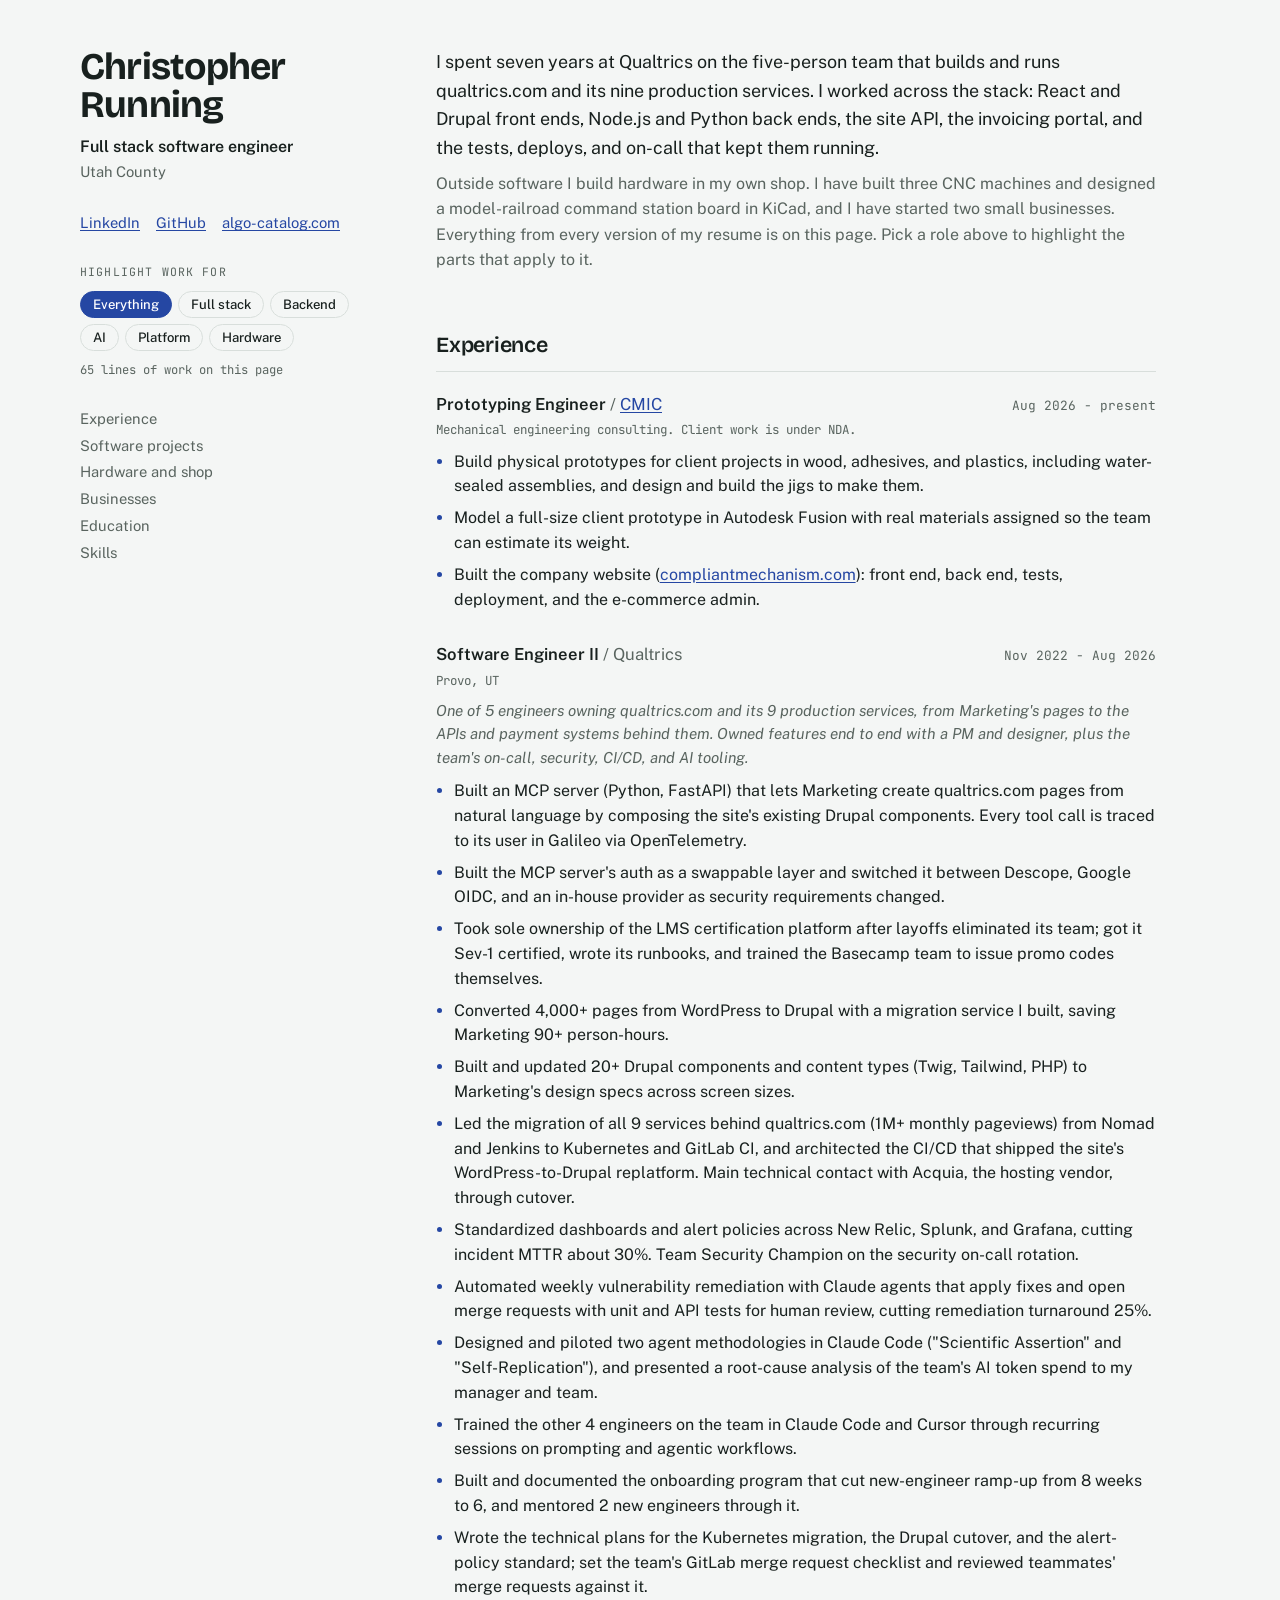
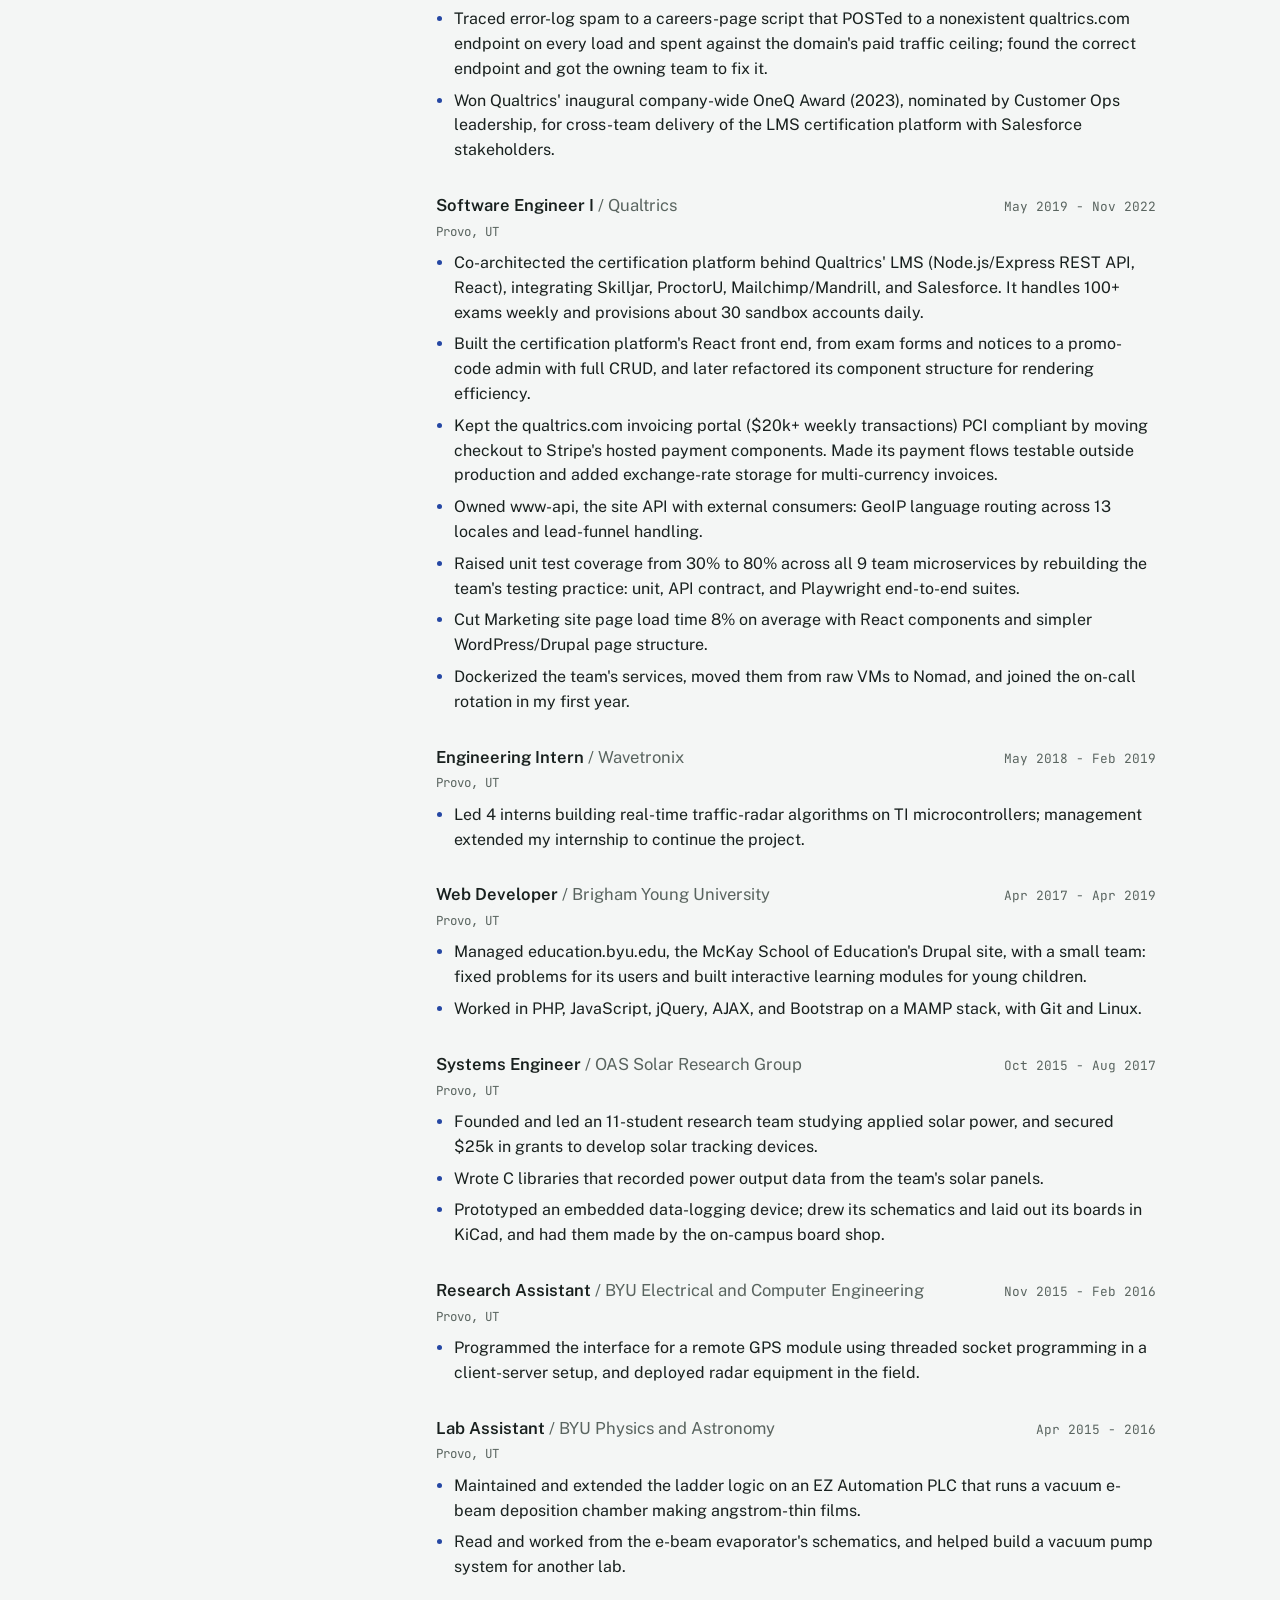
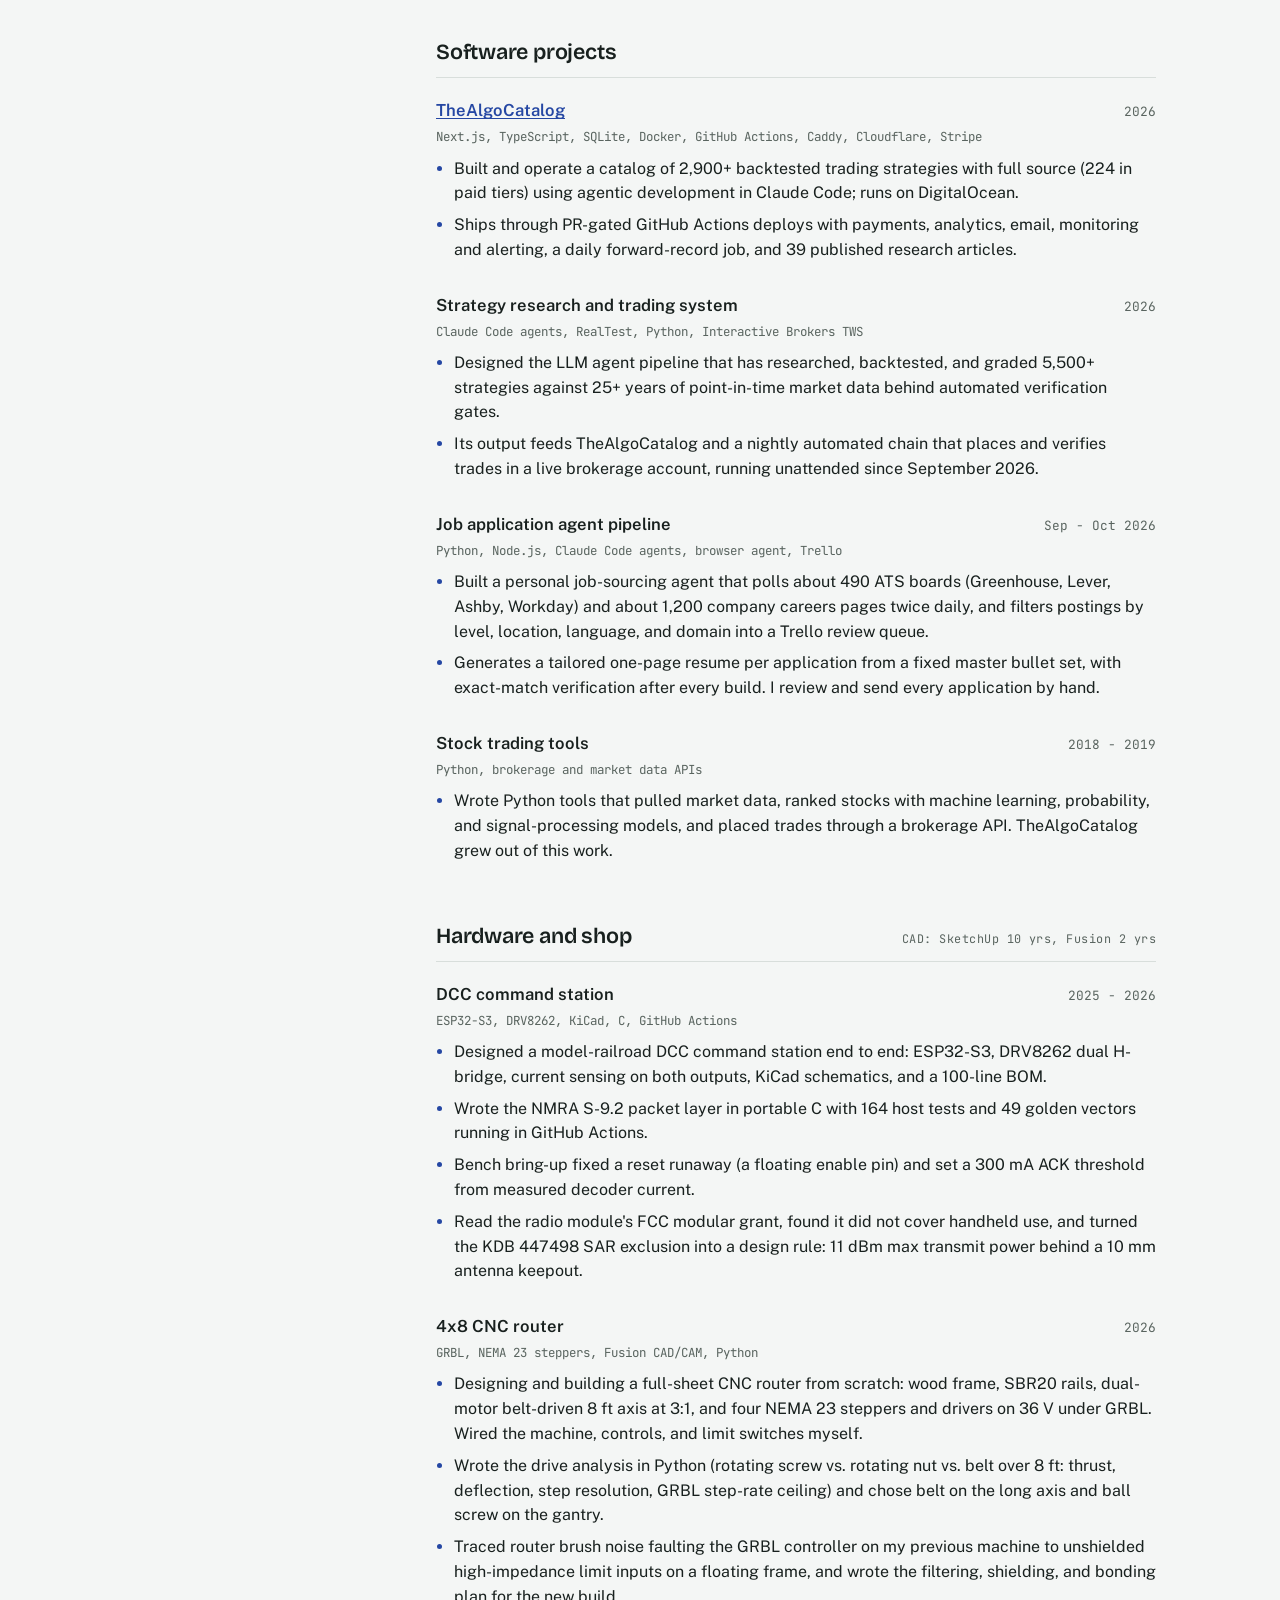
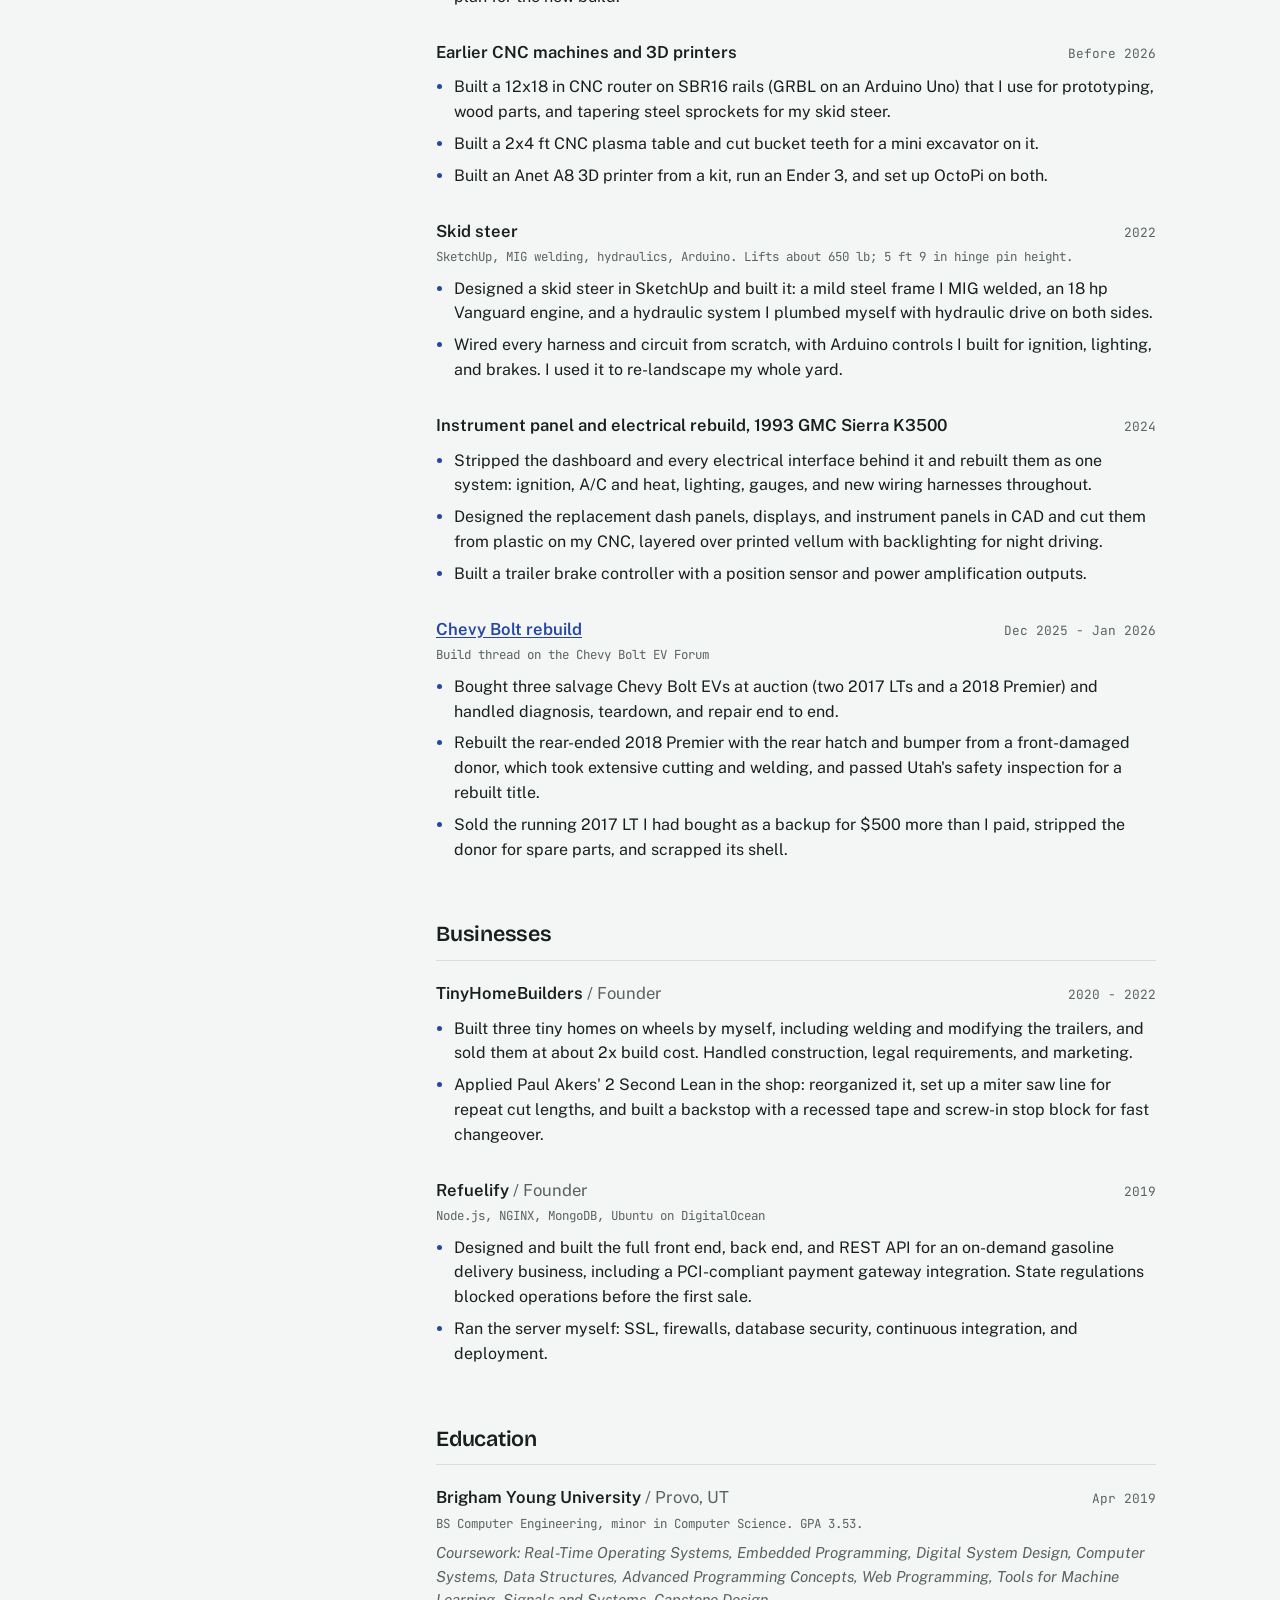
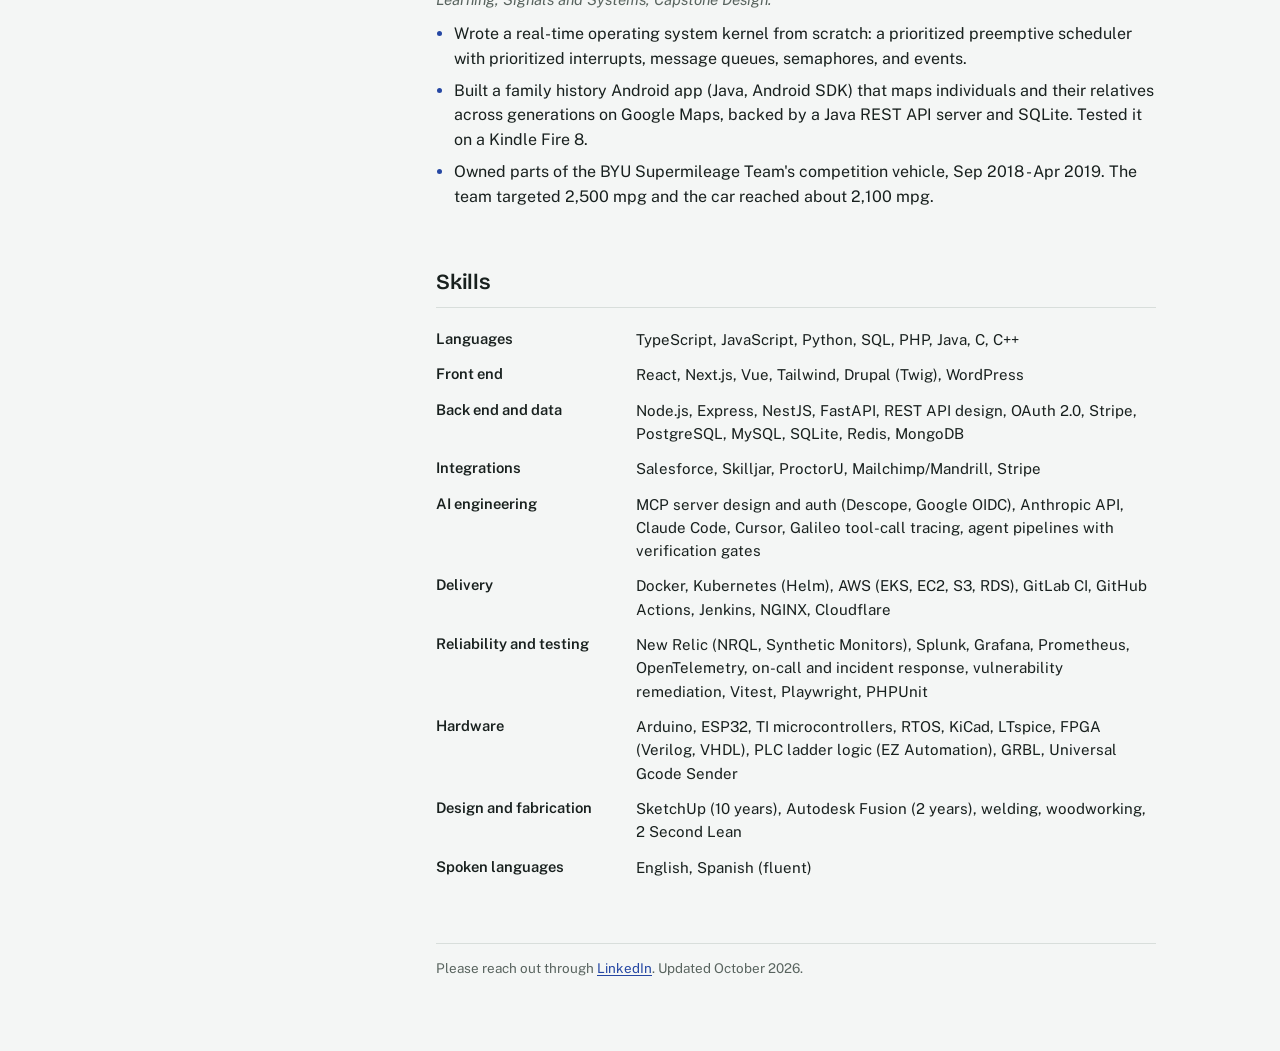
==== commit a96a02fe: "Link the CMIC website from the Prototyping Engineer entry Co-Authored-By: Claude Opus 5.5 <noreply@a" ====
--- a/index.html
+++ b/index.html
@@ -213,14 +213,14 @@
 
         <article class="entry">
           <div class="entry-head">
-            <h3>Prototyping Engineer <span class="org">/ CMIC</span></h3>
+            <h3>Prototyping Engineer <span class="org">/ <a href="https://compliantmechanism.com" rel="noopener">CMIC</a></span></h3>
             <span class="dates">Aug 2026 - present</span>
           </div>
           <p class="meta">Mechanical engineering consulting. Client work is under NDA.</p>
           <ul>
             <li data-t="hardware">Build physical prototypes for client projects in wood, adhesives, and plastics, including water-sealed assemblies, and design and build the jigs to make them.</li>
             <li data-t="hardware">Model a full-size client prototype in Autodesk Fusion with real materials assigned so the team can estimate its weight.</li>
-            <li data-t="fullstack backend platform">Built the company website (compliantmechanism.com): front end, back end, tests, deployment, and the e-commerce admin.</li>
+            <li data-t="fullstack backend platform">Built the company website (<a href="https://compliantmechanism.com" rel="noopener">compliantmechanism.com</a>): front end, back end, tests, deployment, and the e-commerce admin.</li>
           </ul>
         </article>
 
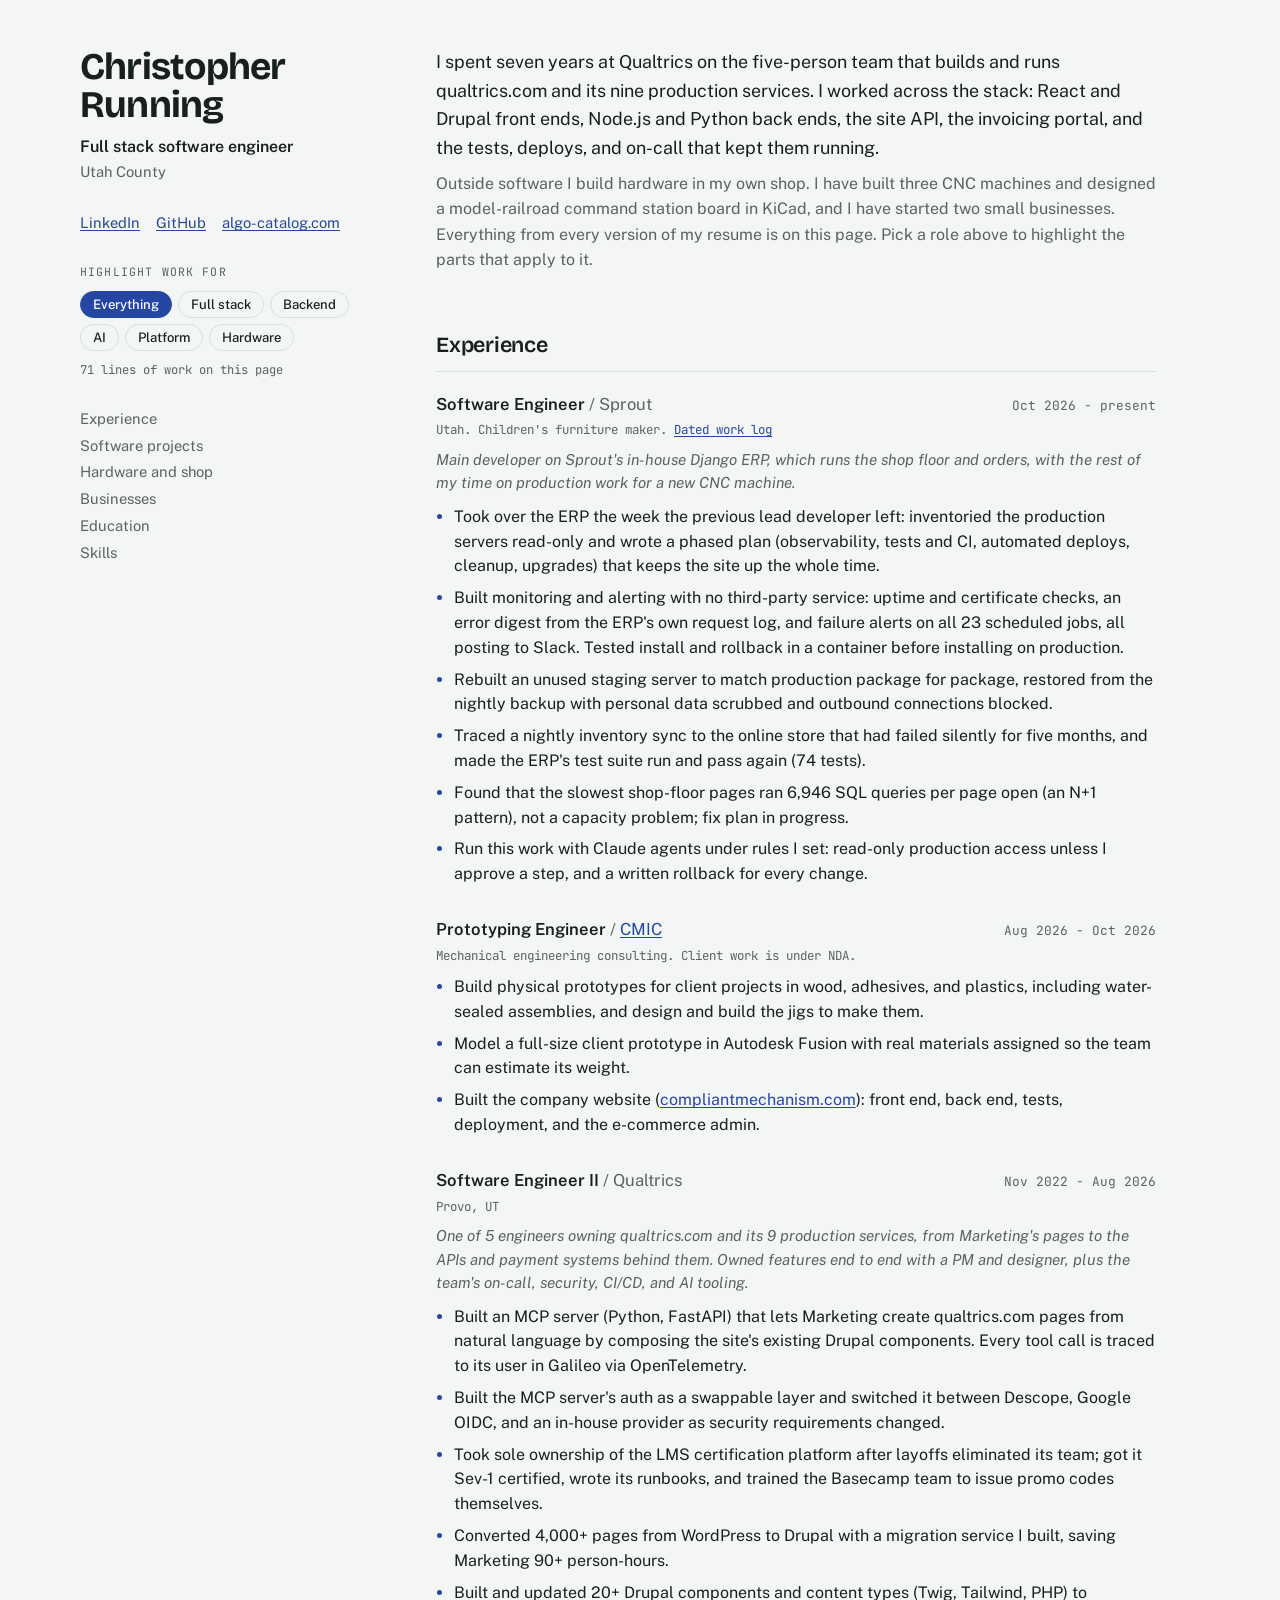
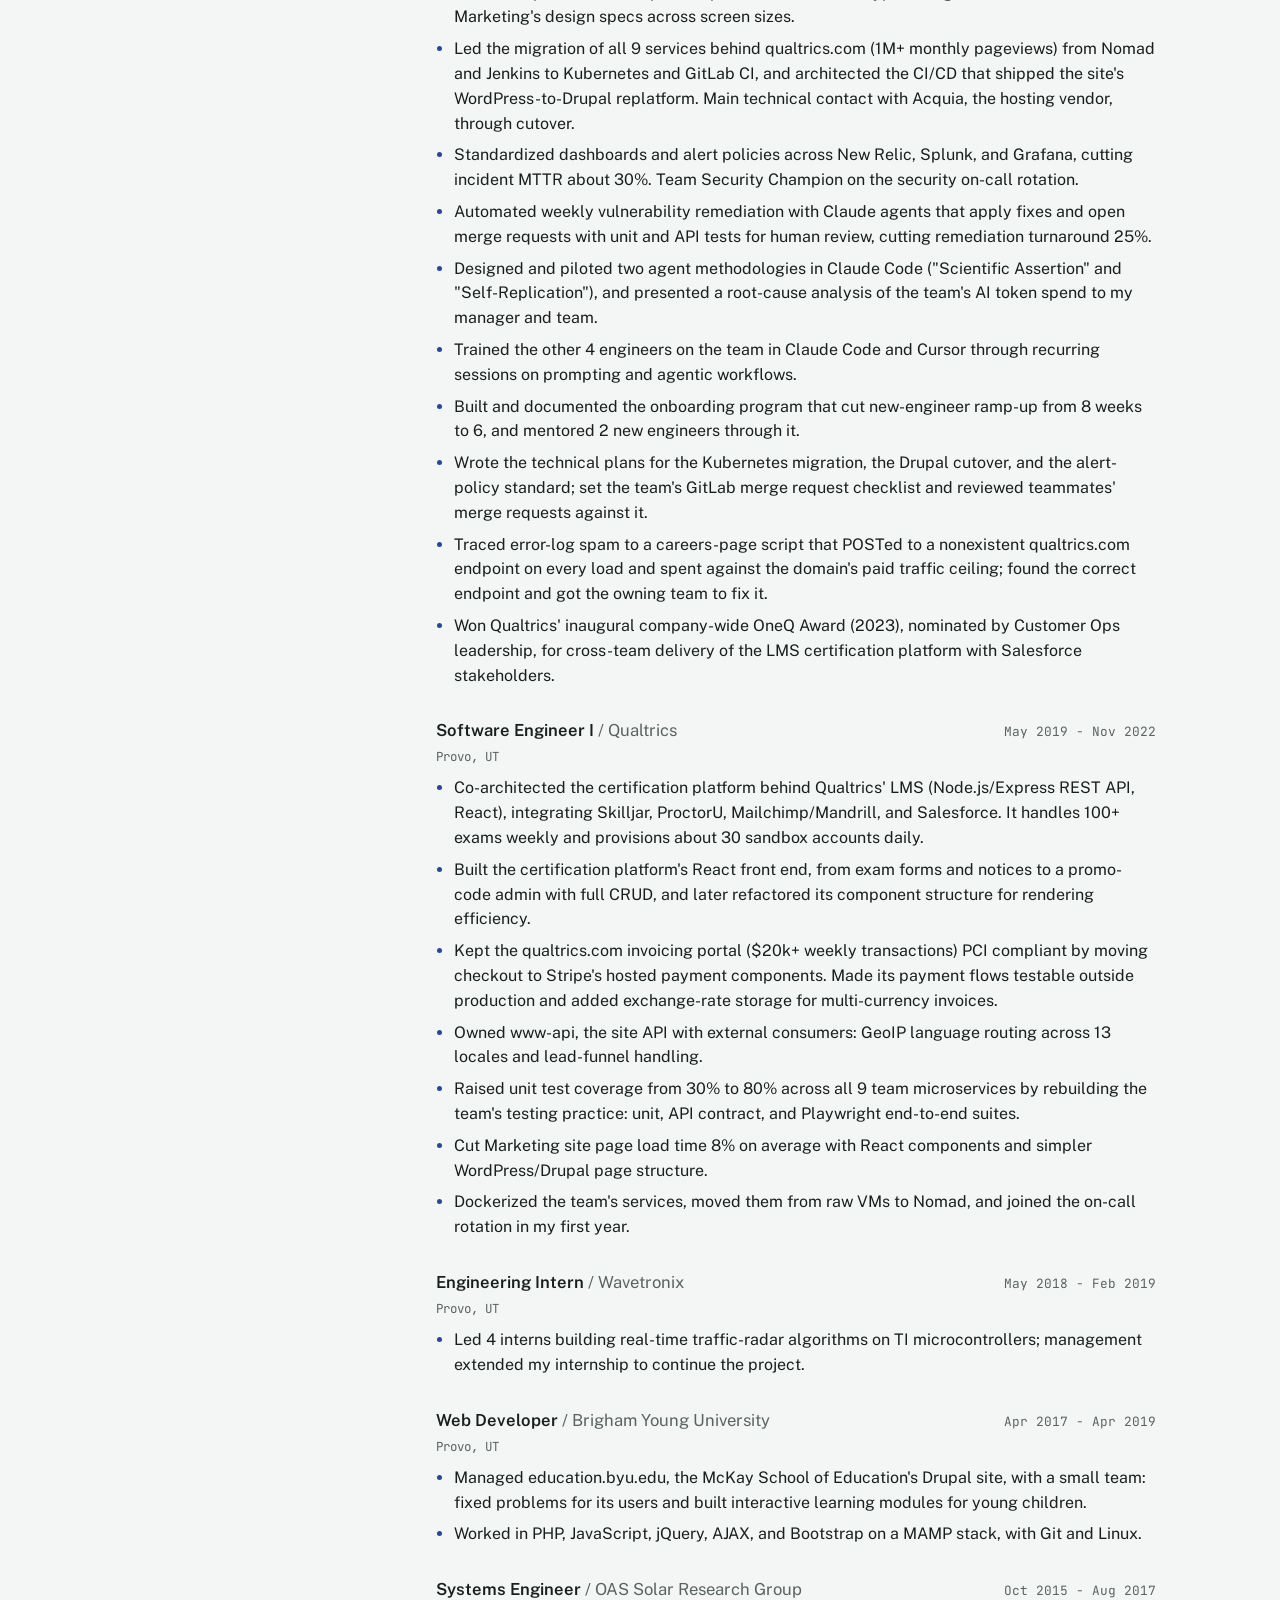
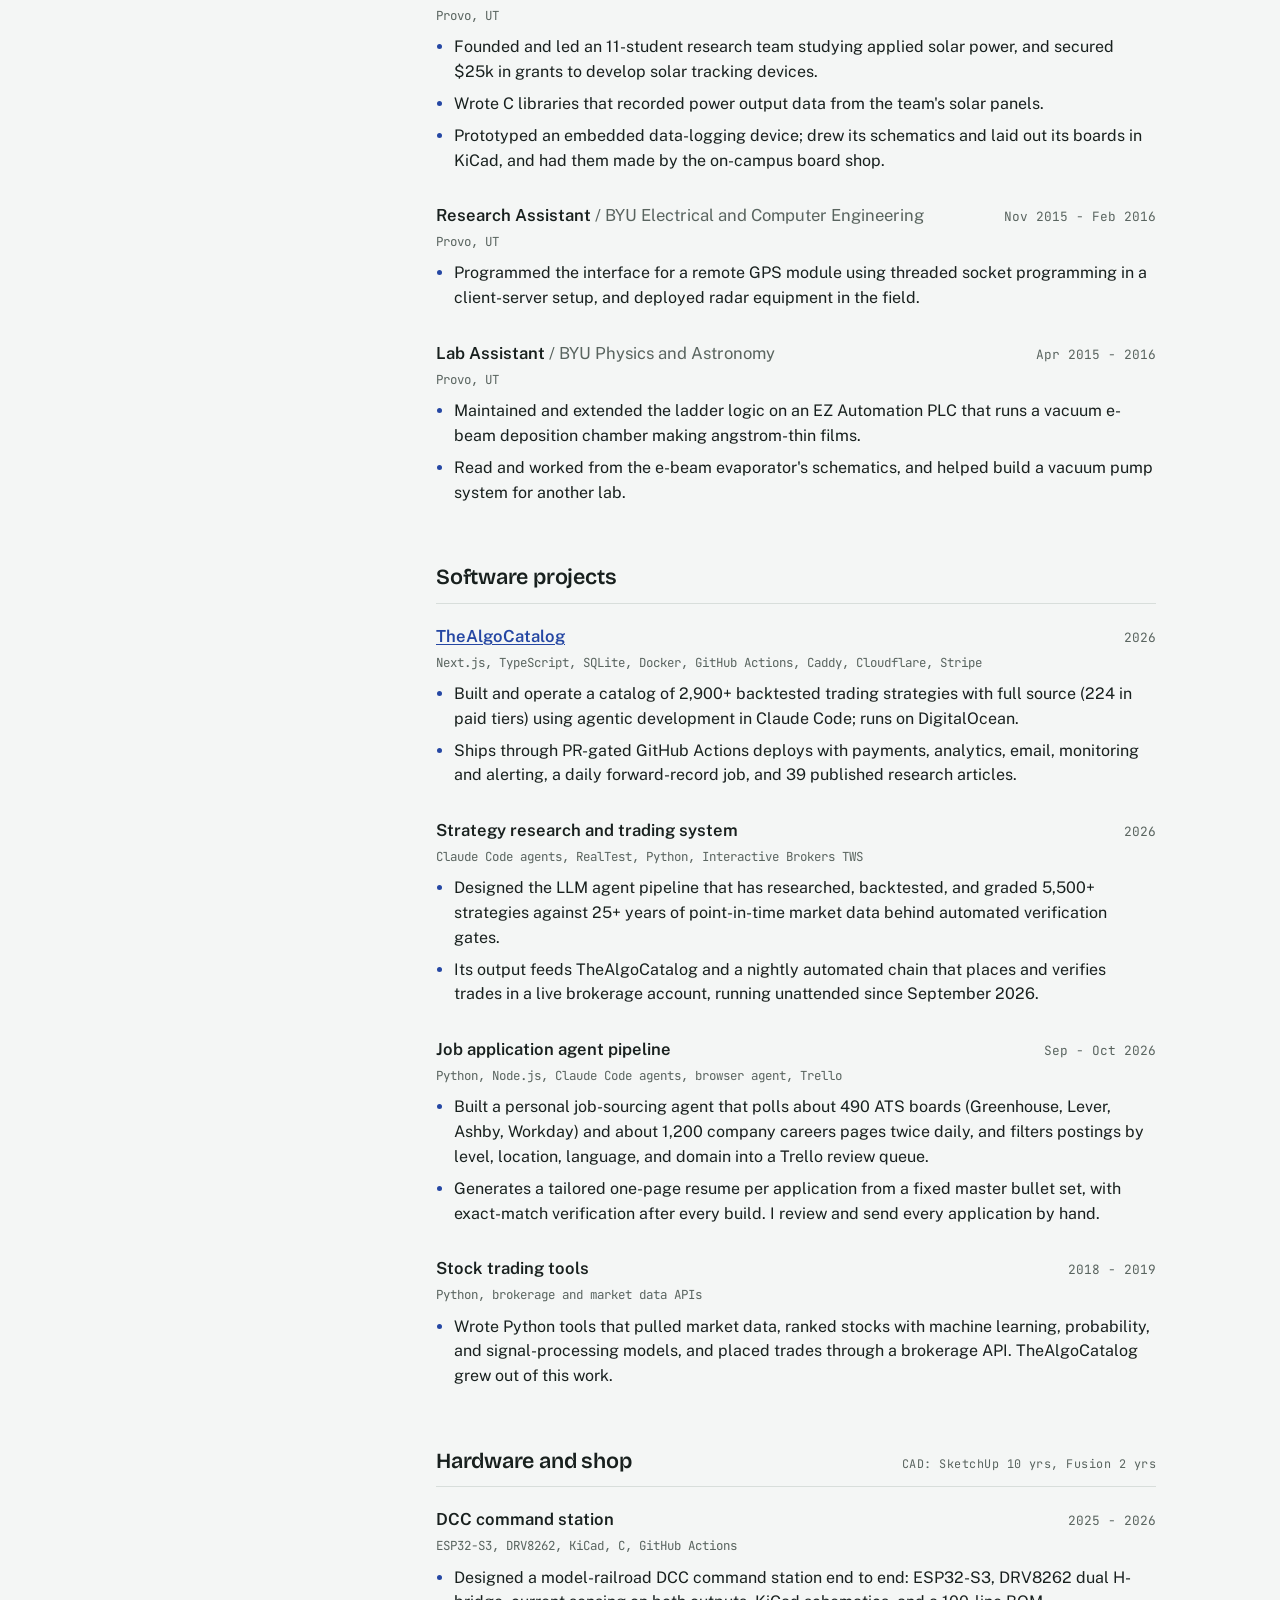
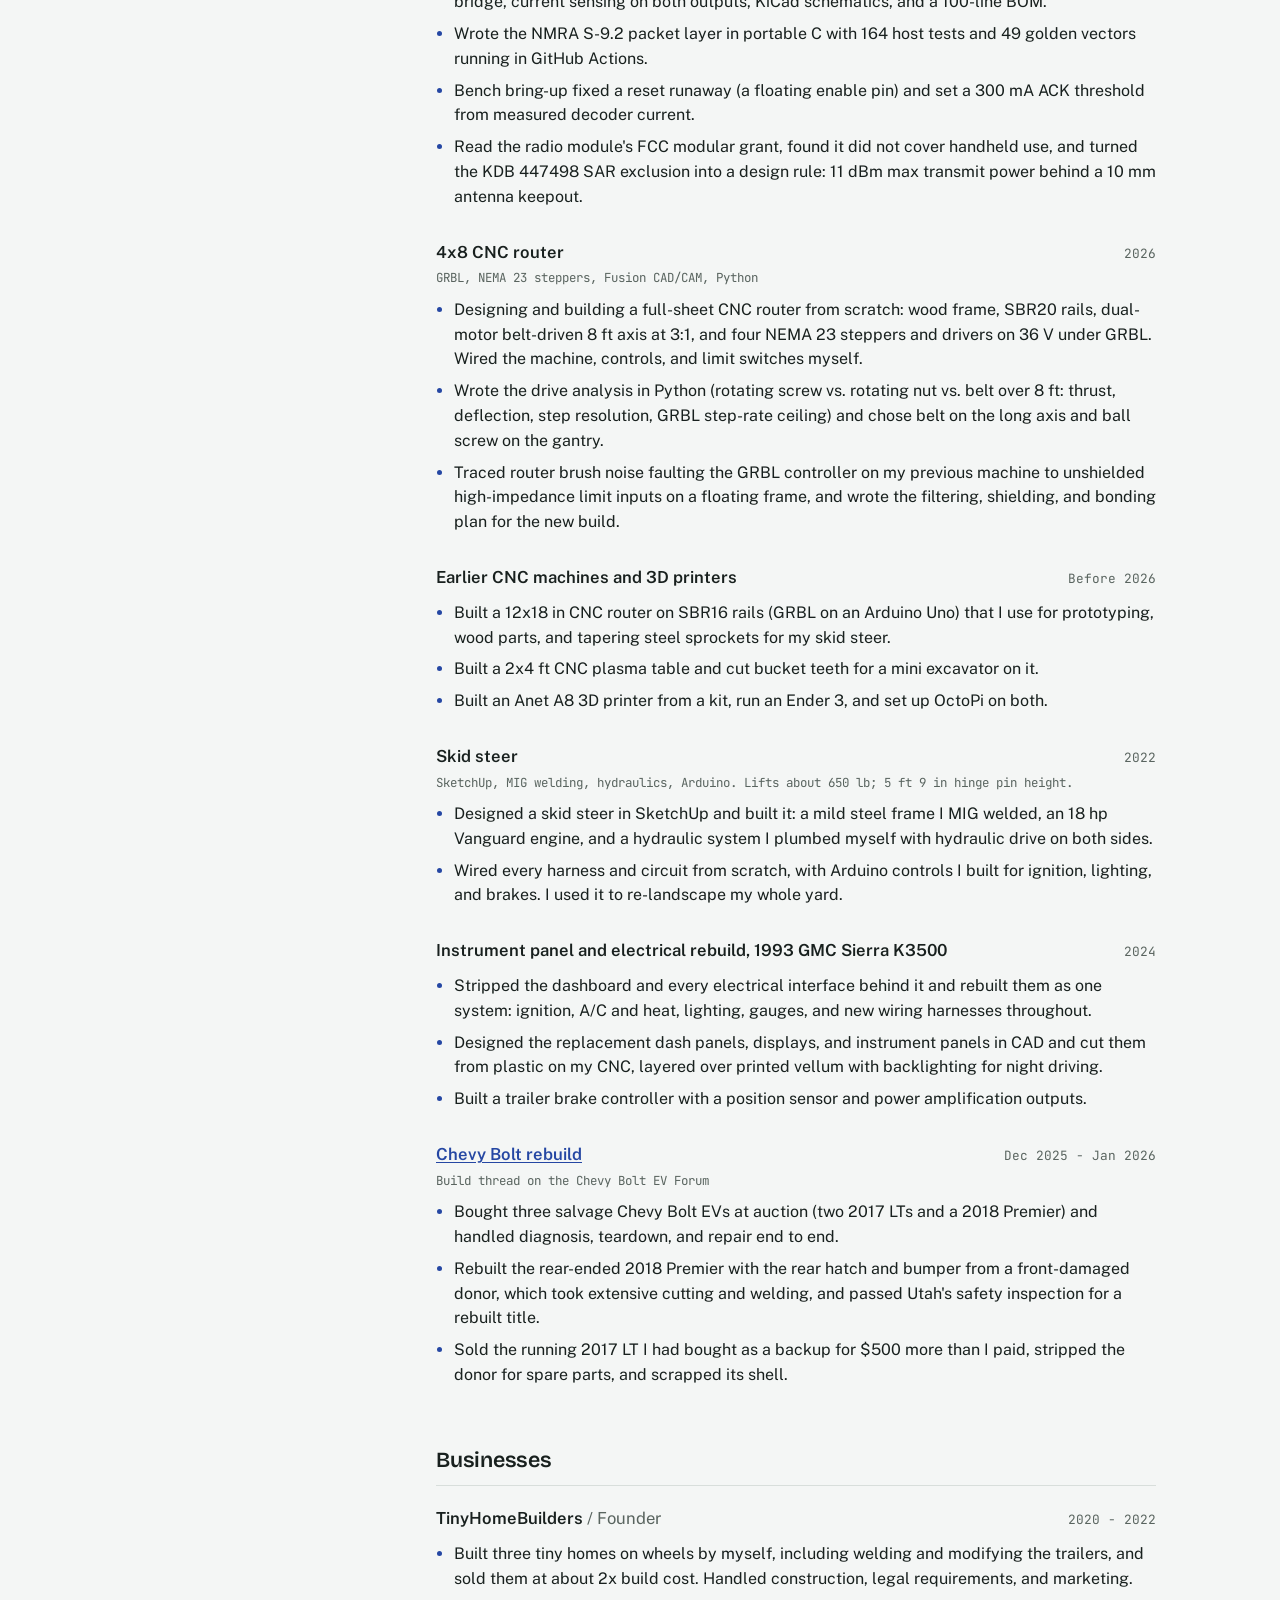
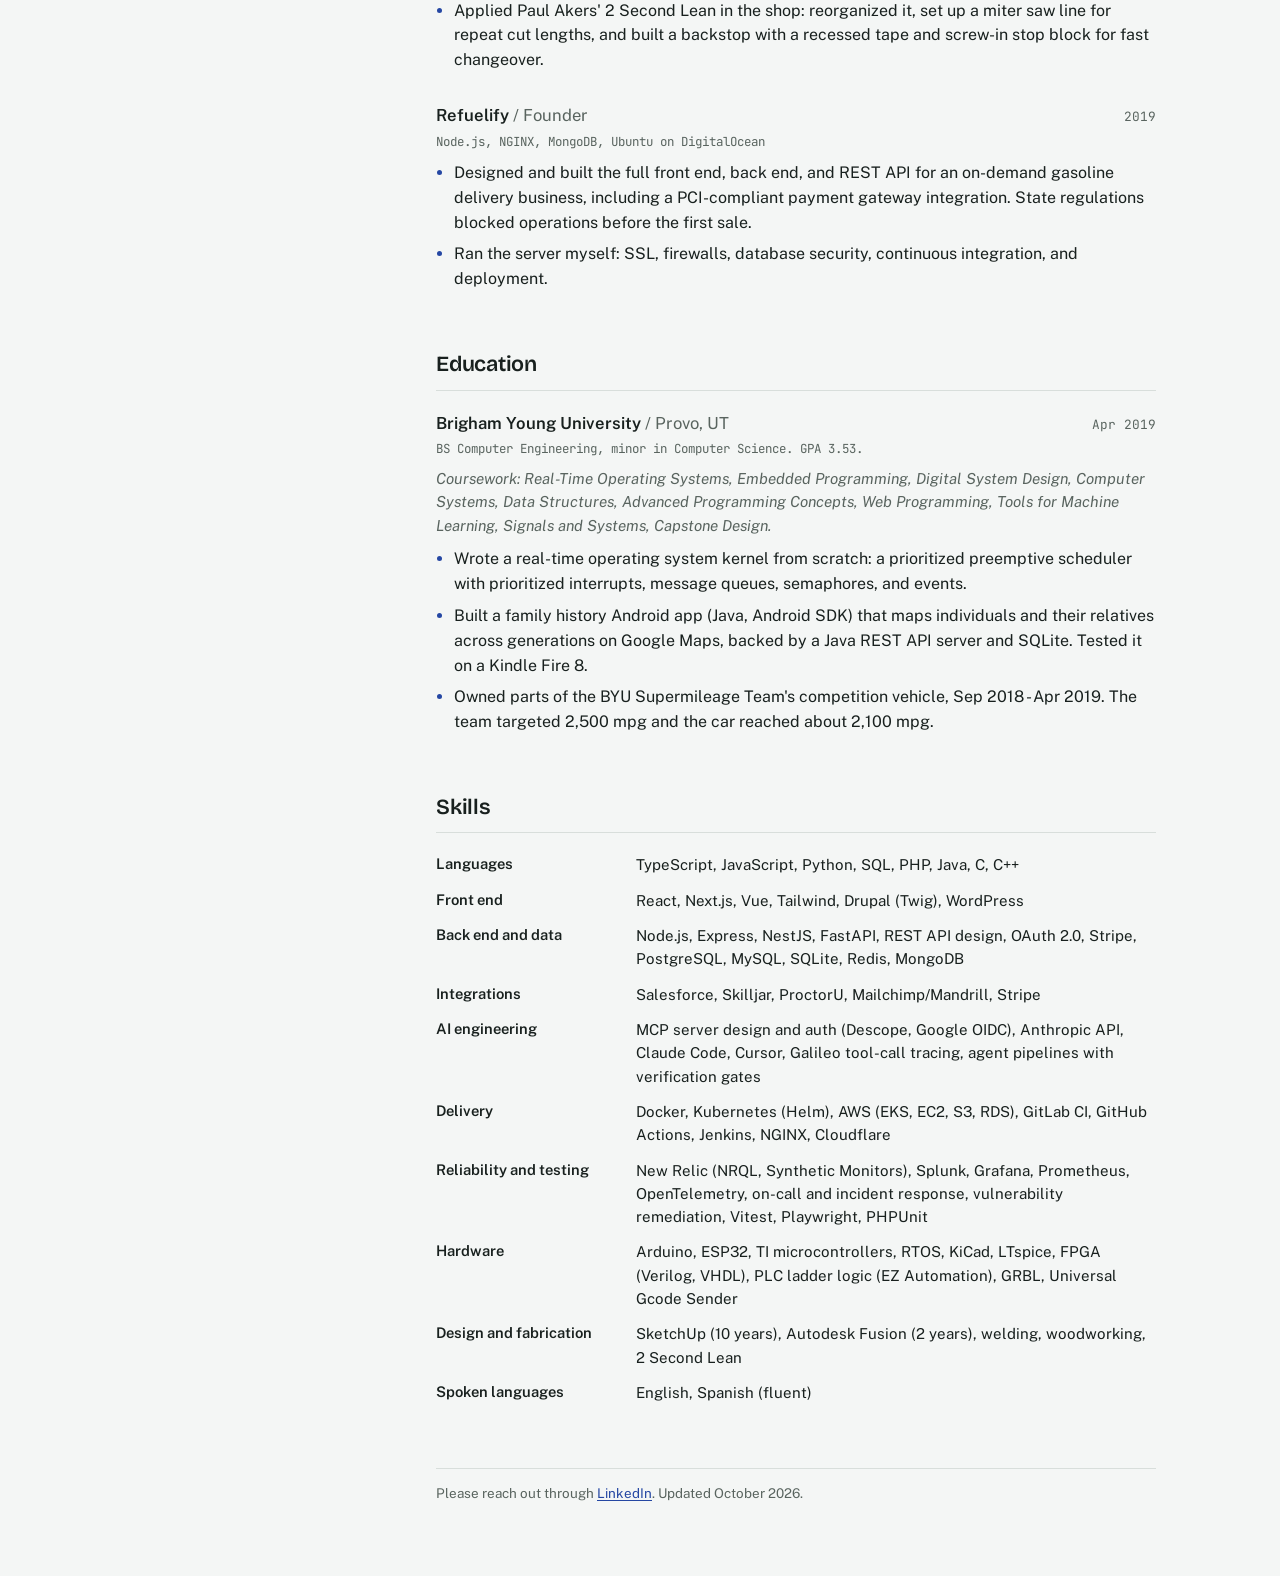
==== commit d211b4ed: "Add Sprout role and a dated Sprout work log page Adds the Sprout entry to Experience, ends the CMIC " ====
--- a/index.html
+++ b/index.html
@@ -213,8 +213,25 @@
 
         <article class="entry">
           <div class="entry-head">
+            <h3>Software Engineer <span class="org">/ Sprout</span></h3>
+            <span class="dates">Oct 2026 - present</span>
+          </div>
+          <p class="meta">Utah. Children's furniture maker. <a href="sprout/">Dated work log</a></p>
+          <p class="scope">Main developer on Sprout's in-house Django ERP, which runs the shop floor and orders, with the rest of my time on production work for a new CNC machine.</p>
+          <ul>
+            <li data-t="platform backend">Took over the ERP the week the previous lead developer left: inventoried the production servers read-only and wrote a phased plan (observability, tests and CI, automated deploys, cleanup, upgrades) that keeps the site up the whole time.</li>
+            <li data-t="platform backend">Built monitoring and alerting with no third-party service: uptime and certificate checks, an error digest from the ERP's own request log, and failure alerts on all 23 scheduled jobs, all posting to Slack. Tested install and rollback in a container before installing on production.</li>
+            <li data-t="platform backend">Rebuilt an unused staging server to match production package for package, restored from the nightly backup with personal data scrubbed and outbound connections blocked.</li>
+            <li data-t="backend">Traced a nightly inventory sync to the online store that had failed silently for five months, and made the ERP's test suite run and pass again (74 tests).</li>
+            <li data-t="backend fullstack">Found that the slowest shop-floor pages ran 6,946 SQL queries per page open (an N+1 pattern), not a capacity problem; fix plan in progress.</li>
+            <li data-t="ai platform">Run this work with Claude agents under rules I set: read-only production access unless I approve a step, and a written rollback for every change.</li>
+          </ul>
+        </article>
+
+        <article class="entry">
+          <div class="entry-head">
             <h3>Prototyping Engineer <span class="org">/ <a href="https://compliantmechanism.com" rel="noopener">CMIC</a></span></h3>
-            <span class="dates">Aug 2026 - present</span>
+            <span class="dates">Aug 2026 - Oct 2026</span>
           </div>
           <p class="meta">Mechanical engineering consulting. Client work is under NDA.</p>
           <ul>
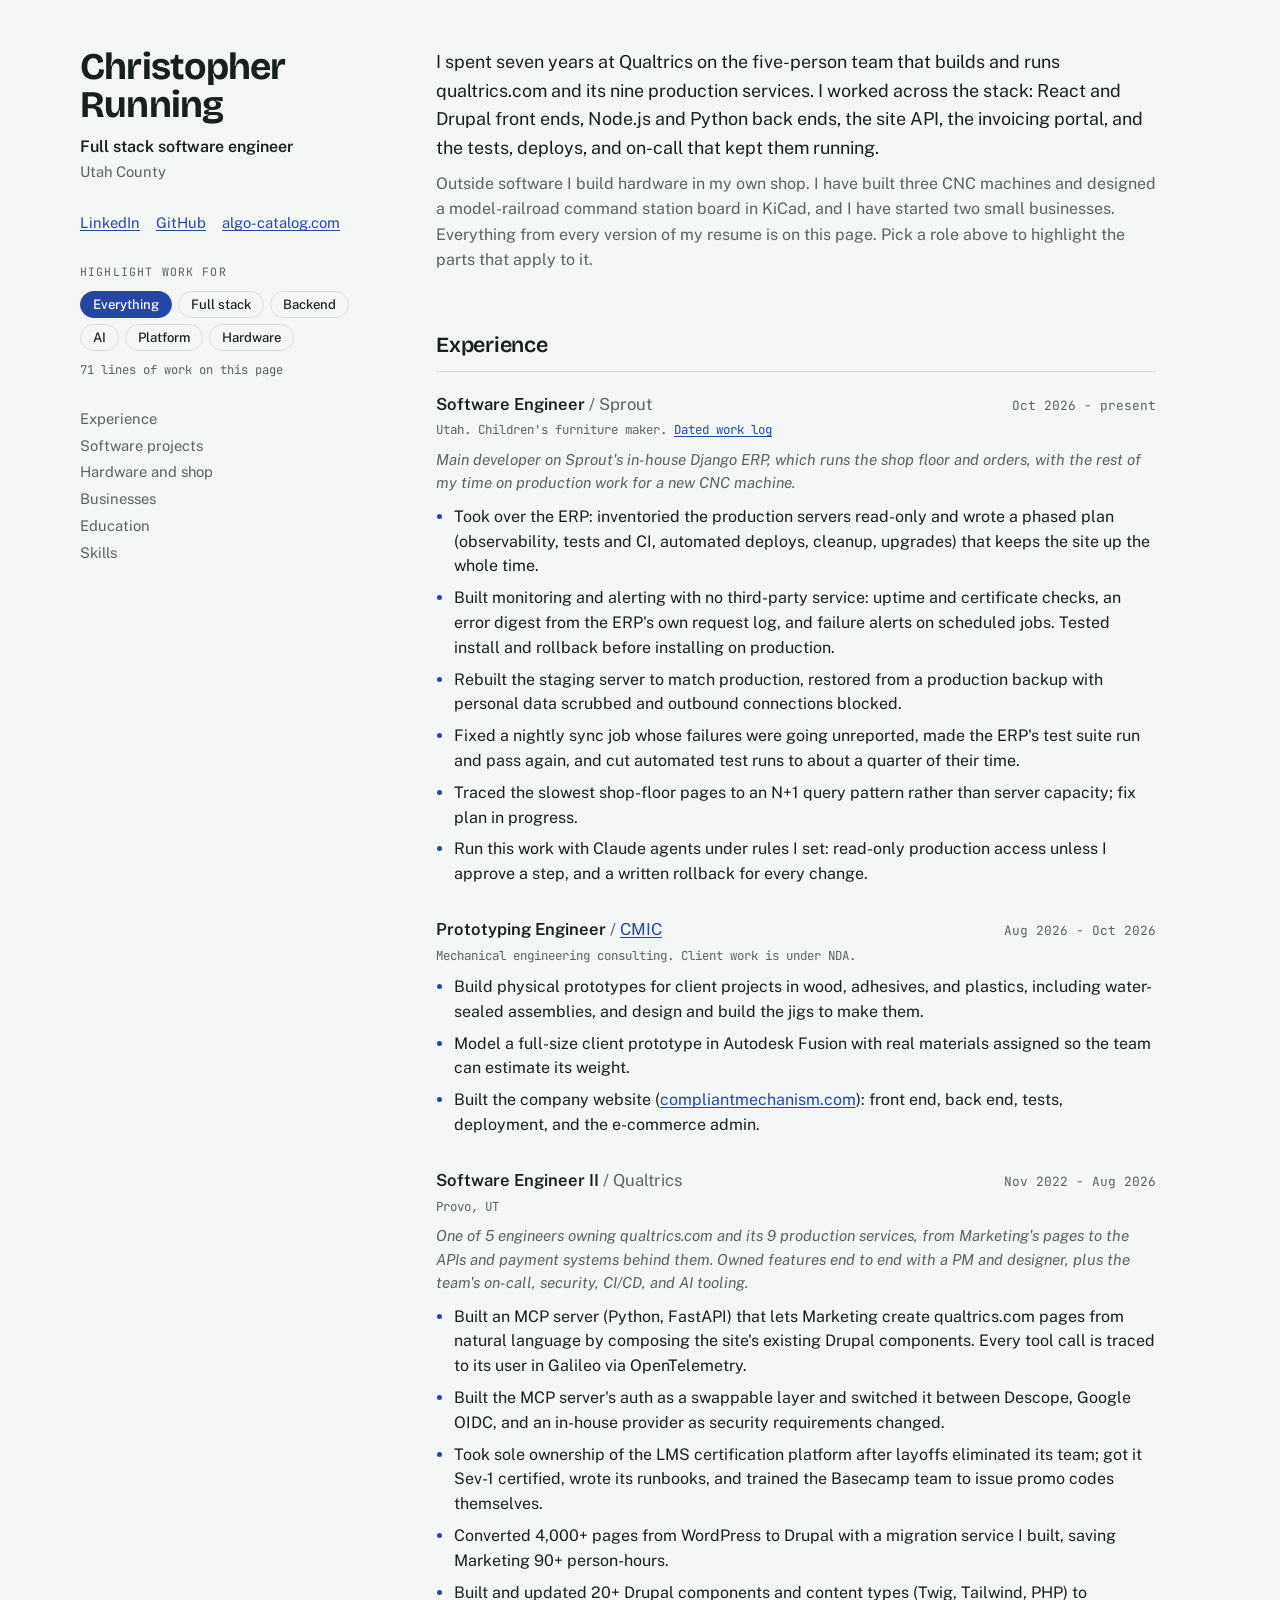
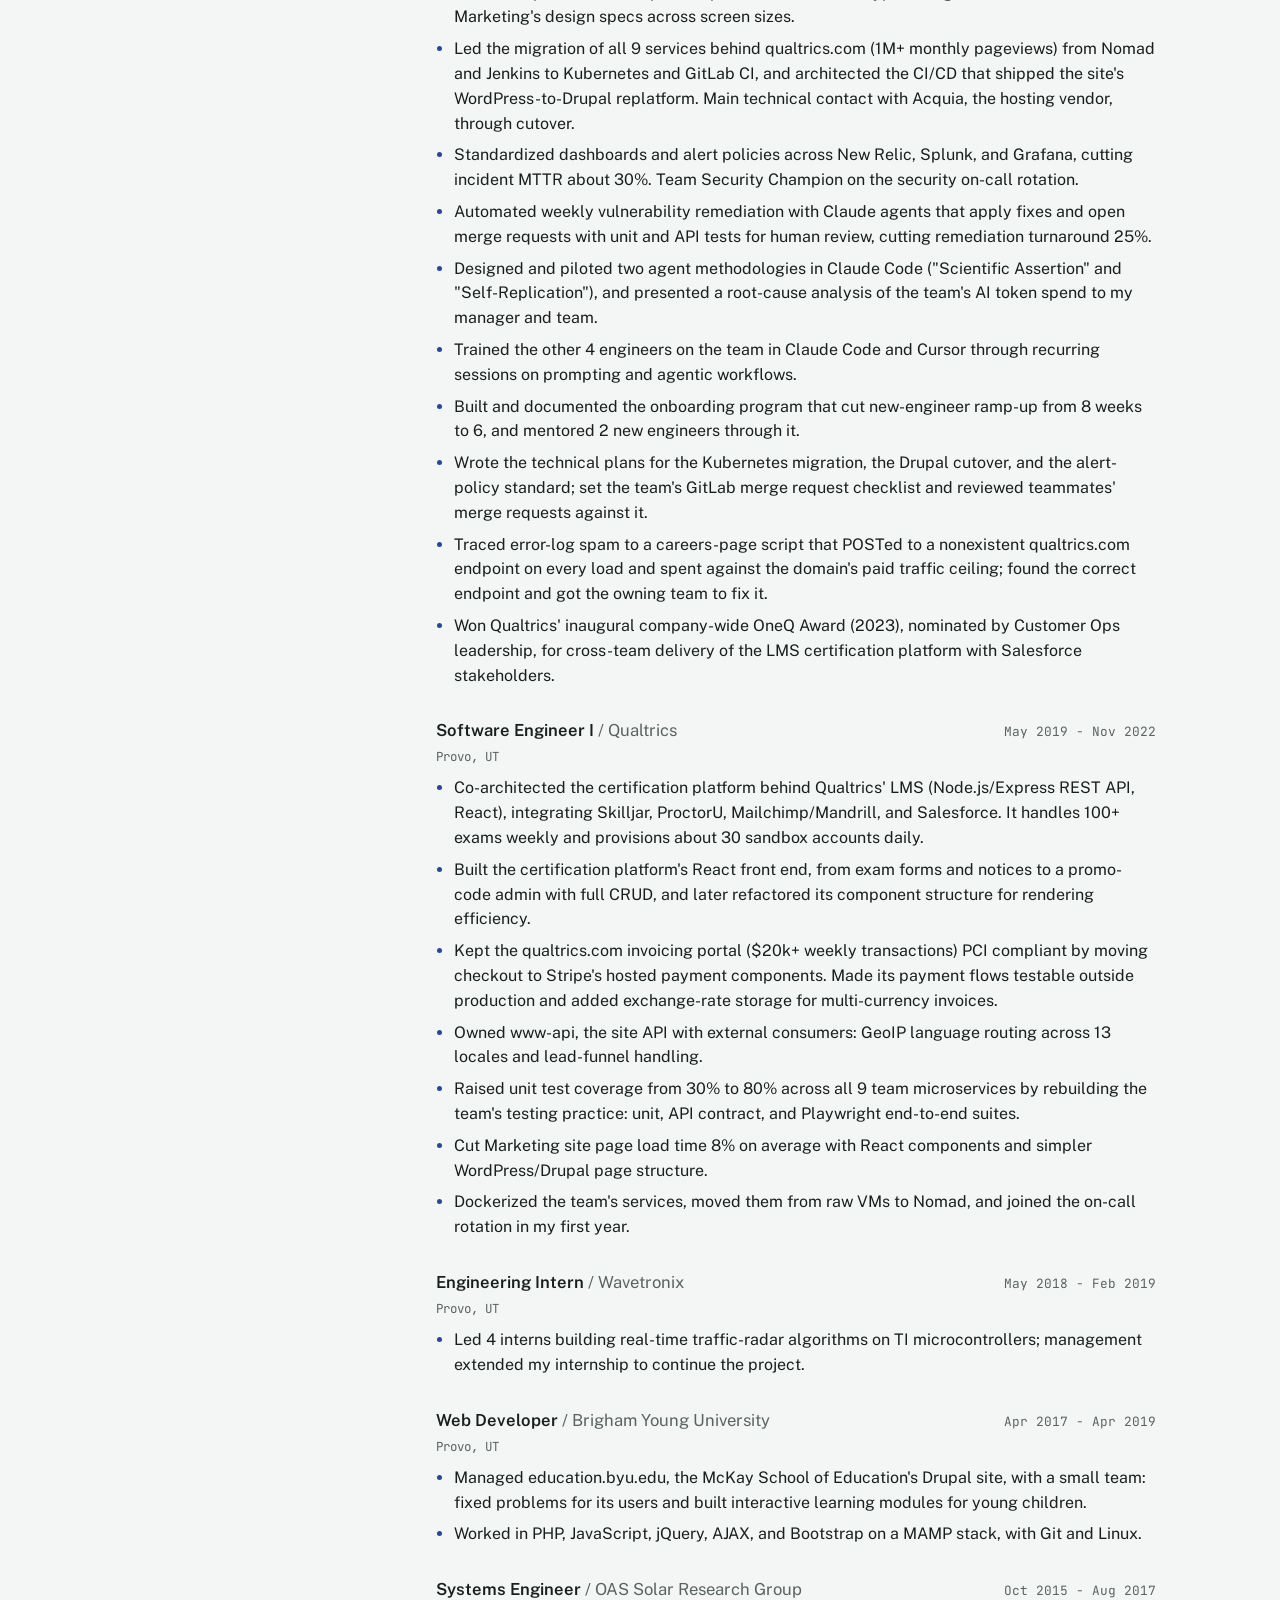
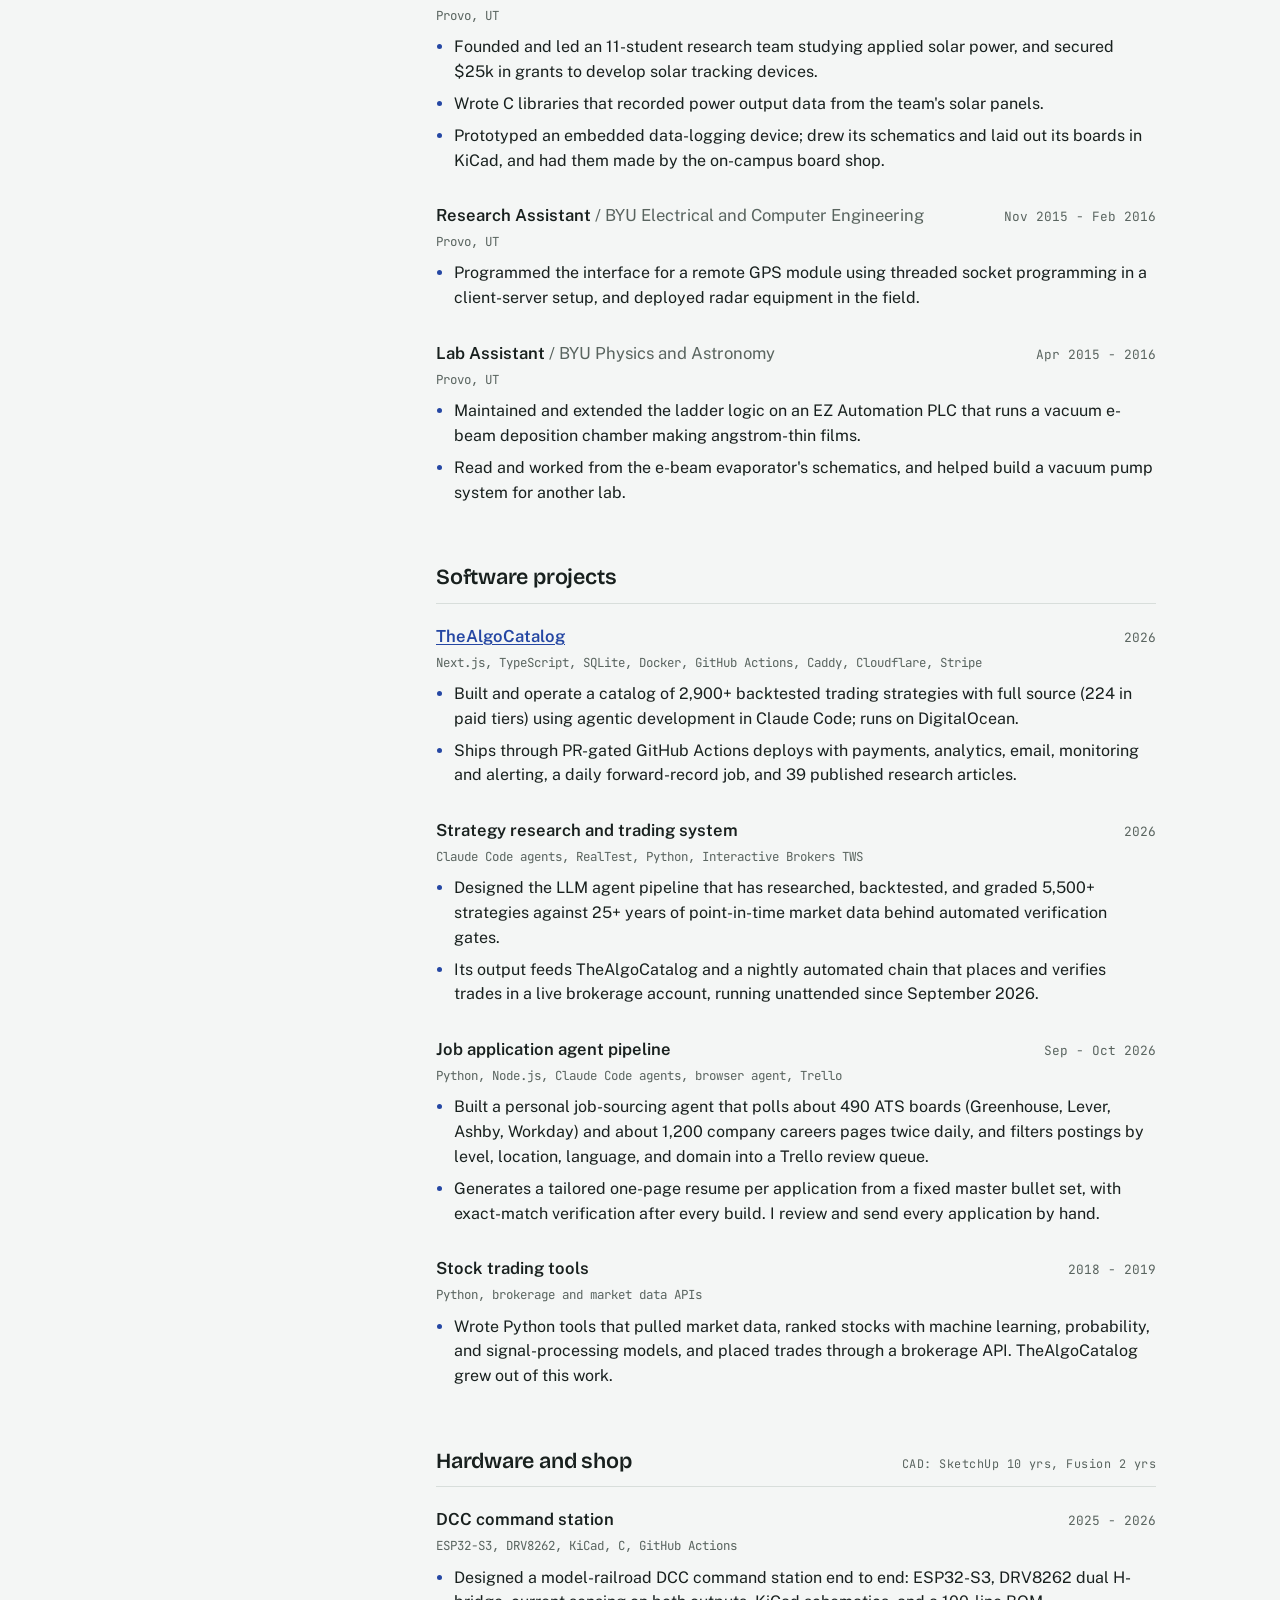
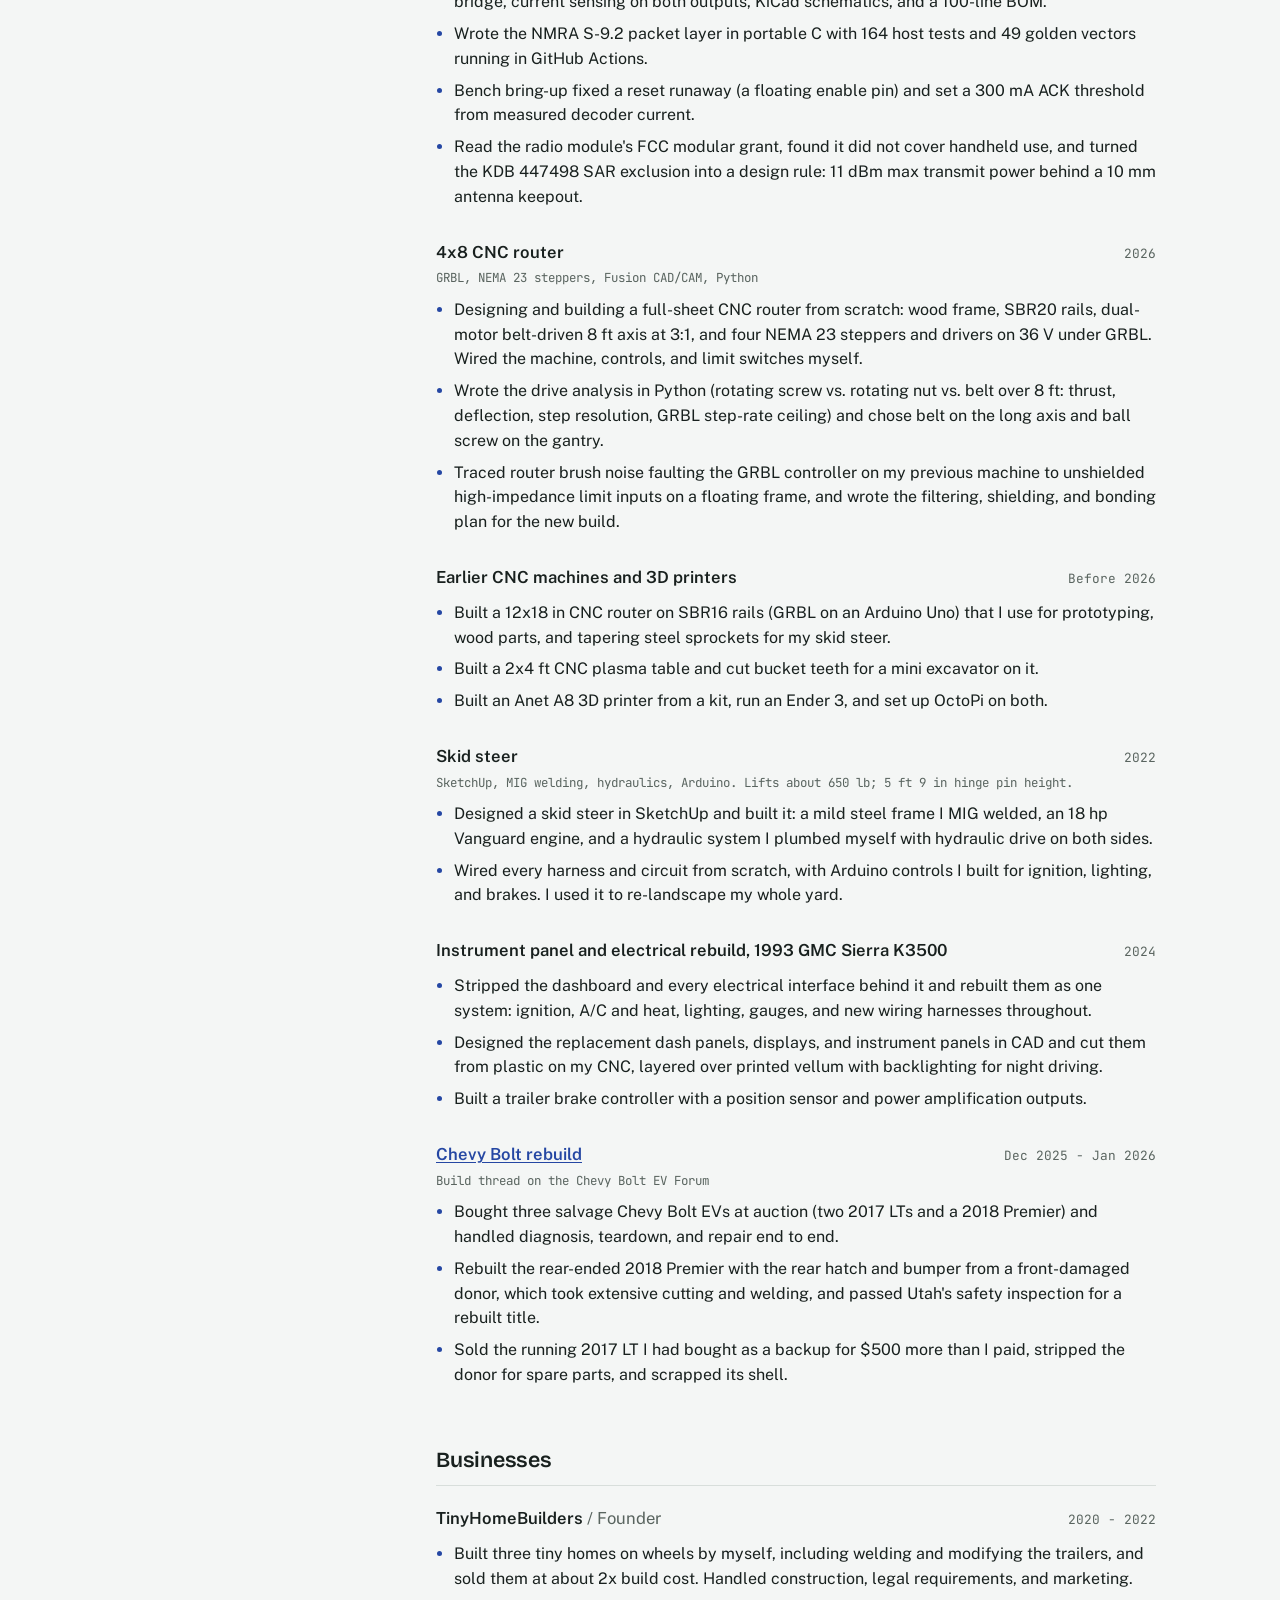
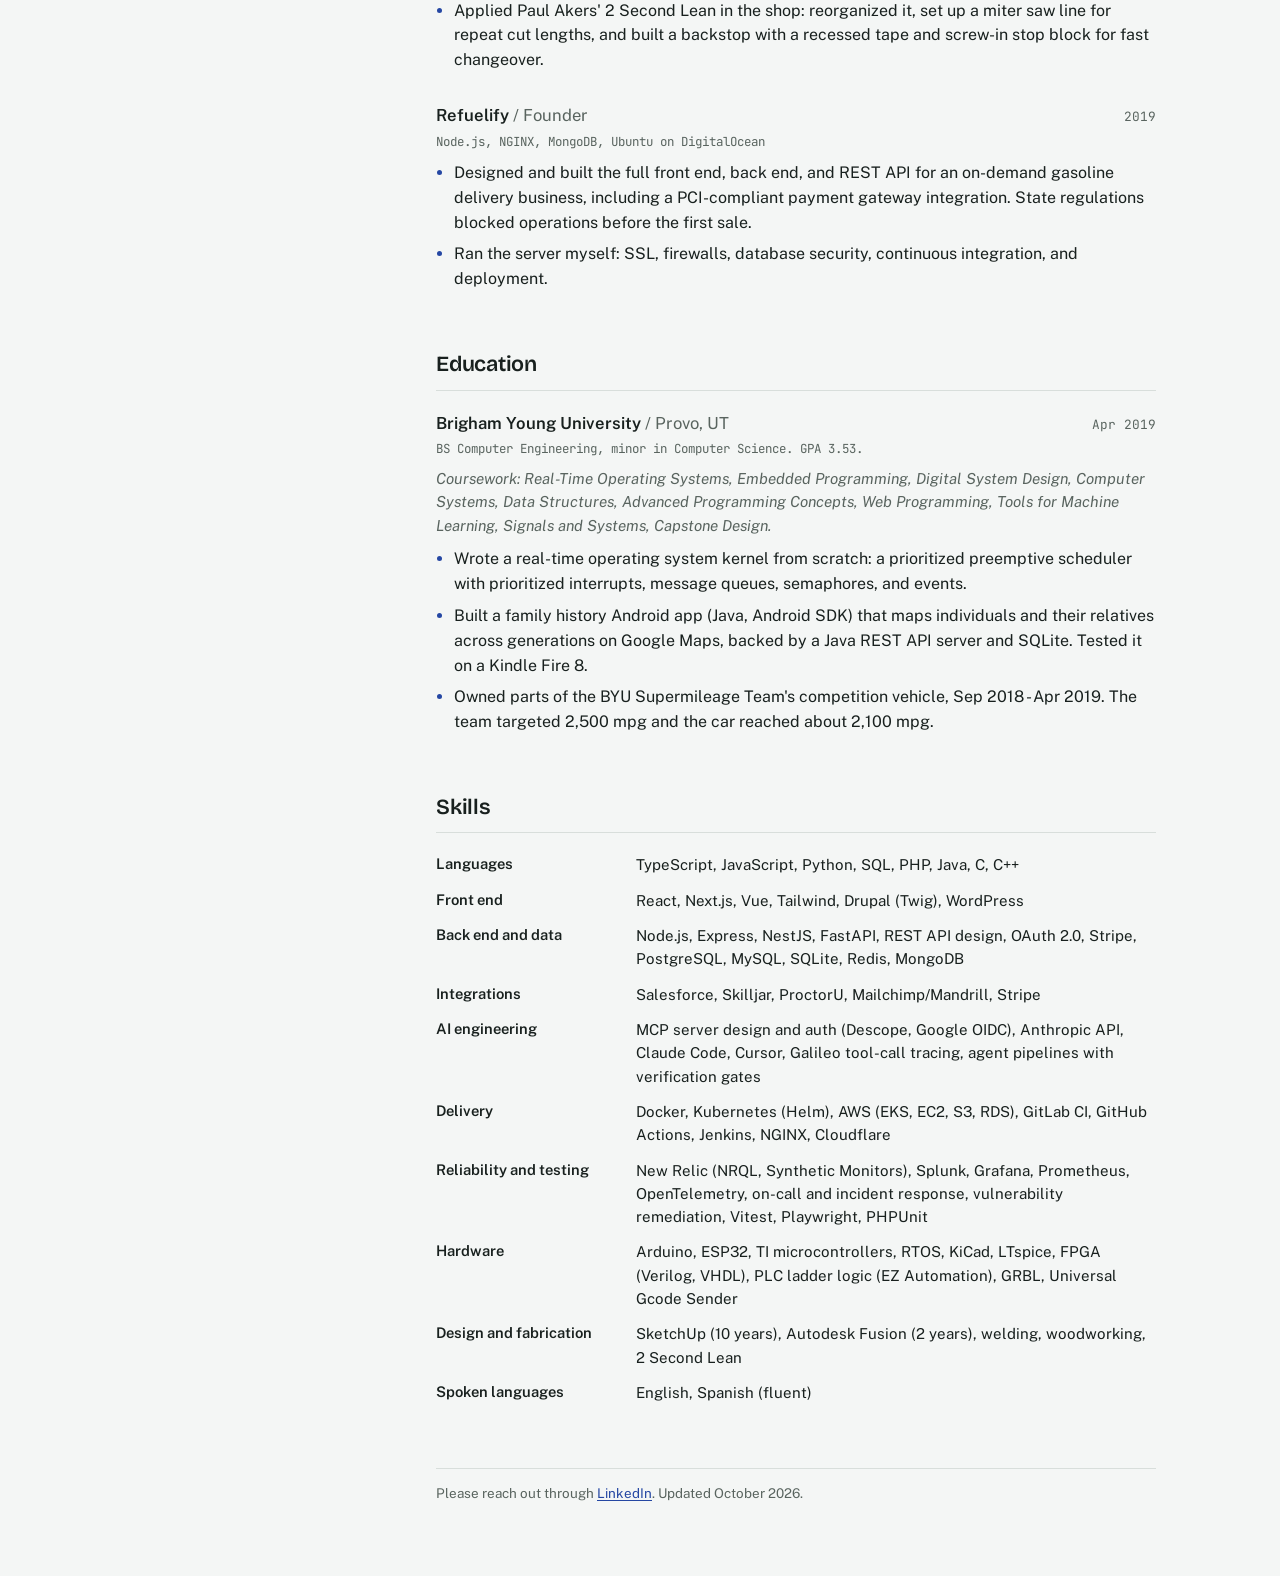
==== commit 20047d44: "Keep the Sprout work log general: remove internal figures and system details" ====
--- a/index.html
+++ b/index.html
@@ -219,11 +219,11 @@
           <p class="meta">Utah. Children's furniture maker. <a href="sprout/">Dated work log</a></p>
           <p class="scope">Main developer on Sprout's in-house Django ERP, which runs the shop floor and orders, with the rest of my time on production work for a new CNC machine.</p>
           <ul>
-            <li data-t="platform backend">Took over the ERP the week the previous lead developer left: inventoried the production servers read-only and wrote a phased plan (observability, tests and CI, automated deploys, cleanup, upgrades) that keeps the site up the whole time.</li>
-            <li data-t="platform backend">Built monitoring and alerting with no third-party service: uptime and certificate checks, an error digest from the ERP's own request log, and failure alerts on all 23 scheduled jobs, all posting to Slack. Tested install and rollback in a container before installing on production.</li>
-            <li data-t="platform backend">Rebuilt an unused staging server to match production package for package, restored from the nightly backup with personal data scrubbed and outbound connections blocked.</li>
-            <li data-t="backend">Traced a nightly inventory sync to the online store that had failed silently for five months, and made the ERP's test suite run and pass again (74 tests).</li>
-            <li data-t="backend fullstack">Found that the slowest shop-floor pages ran 6,946 SQL queries per page open (an N+1 pattern), not a capacity problem; fix plan in progress.</li>
+            <li data-t="platform backend">Took over the ERP: inventoried the production servers read-only and wrote a phased plan (observability, tests and CI, automated deploys, cleanup, upgrades) that keeps the site up the whole time.</li>
+            <li data-t="platform backend">Built monitoring and alerting with no third-party service: uptime and certificate checks, an error digest from the ERP's own request log, and failure alerts on scheduled jobs. Tested install and rollback before installing on production.</li>
+            <li data-t="platform backend">Rebuilt the staging server to match production, restored from a production backup with personal data scrubbed and outbound connections blocked.</li>
+            <li data-t="backend">Fixed a nightly sync job whose failures were going unreported, made the ERP's test suite run and pass again, and cut automated test runs to about a quarter of their time.</li>
+            <li data-t="backend fullstack">Traced the slowest shop-floor pages to an N+1 query pattern rather than server capacity; fix plan in progress.</li>
             <li data-t="ai platform">Run this work with Claude agents under rules I set: read-only production access unless I approve a step, and a written rollback for every change.</li>
           </ul>
         </article>
